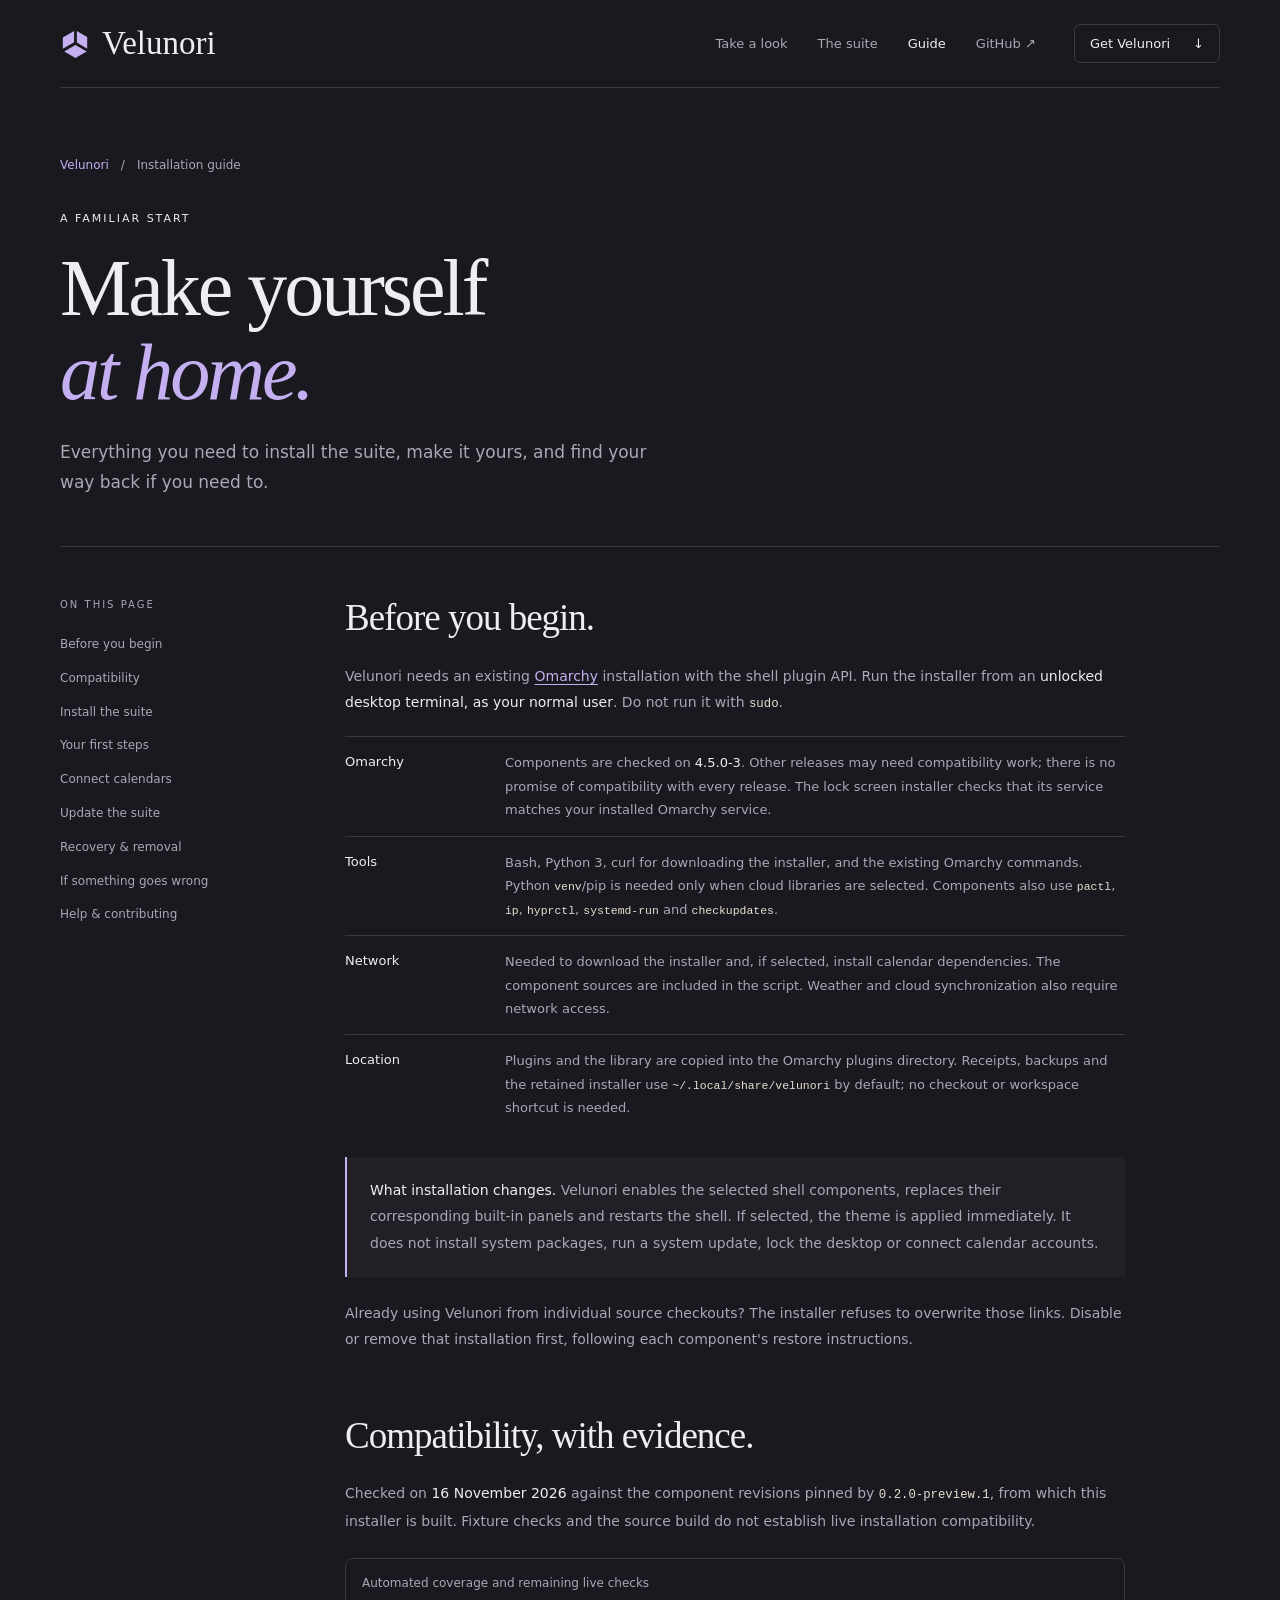
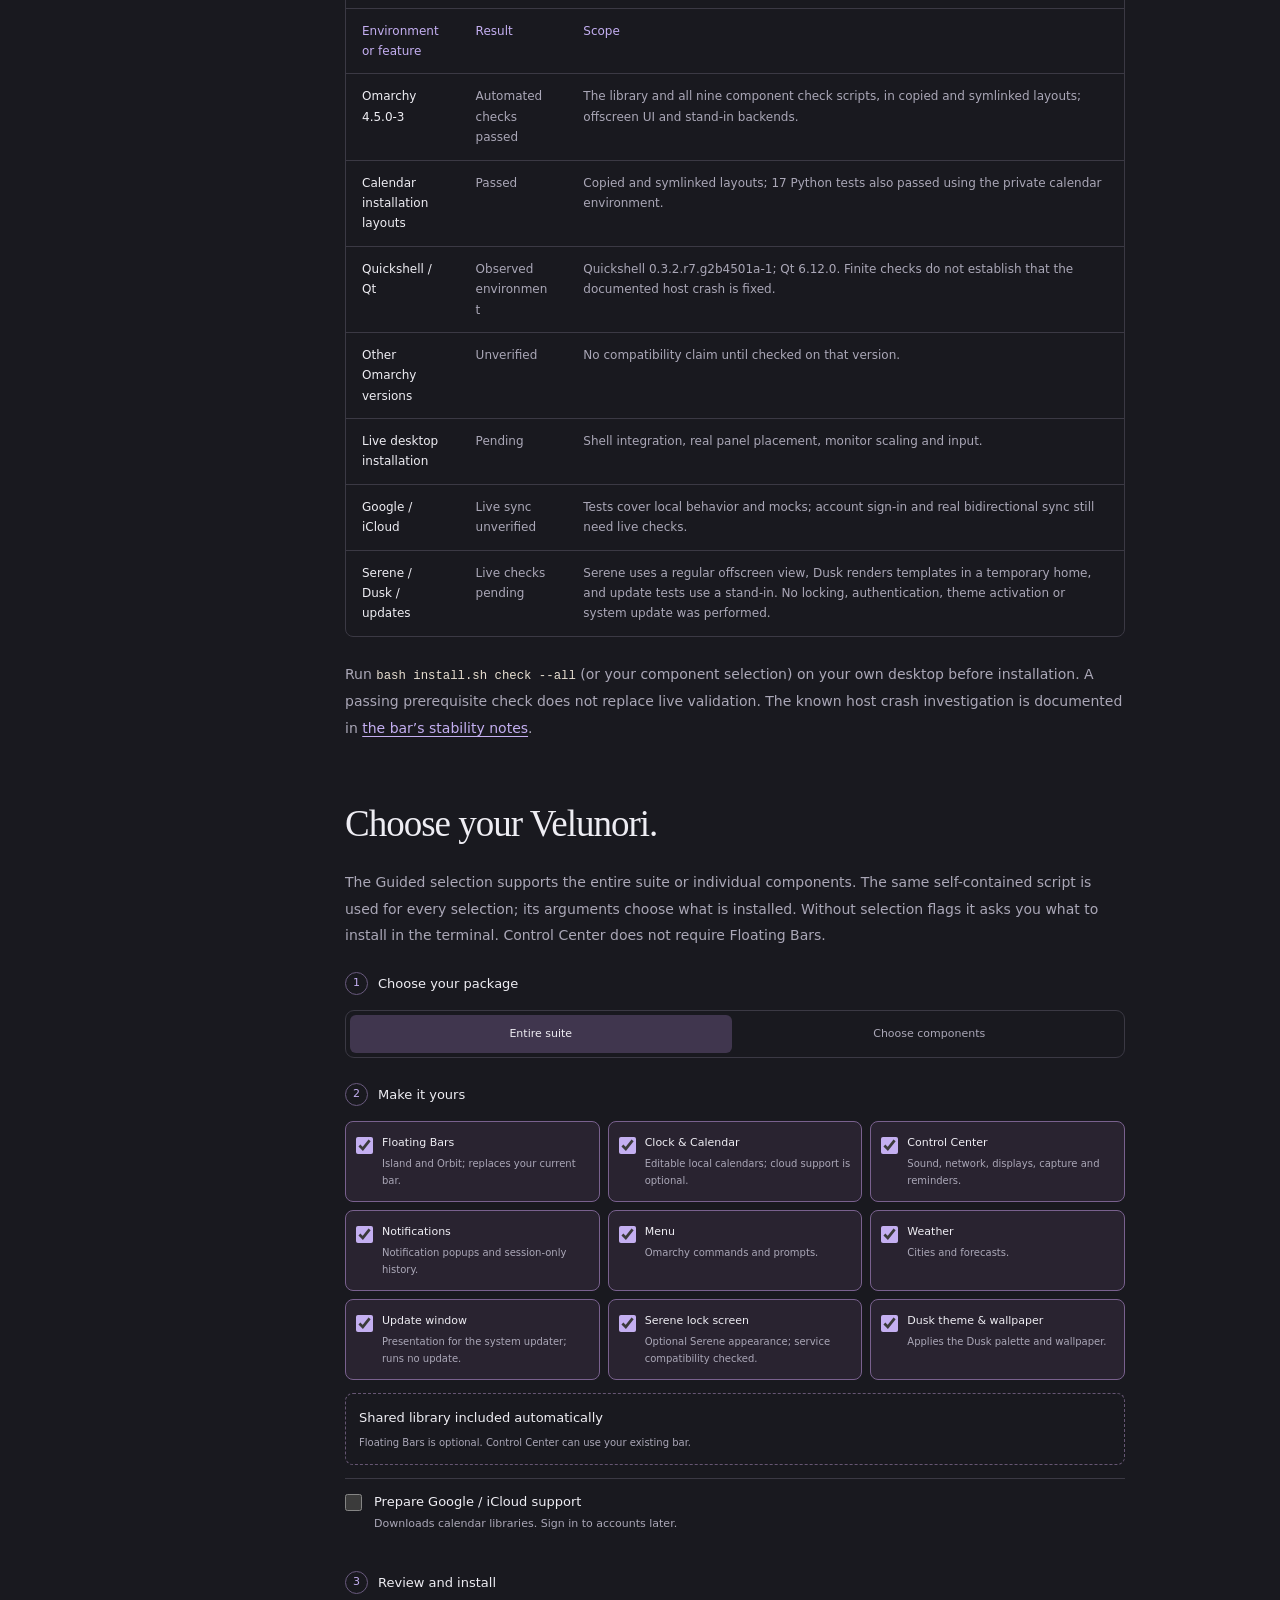
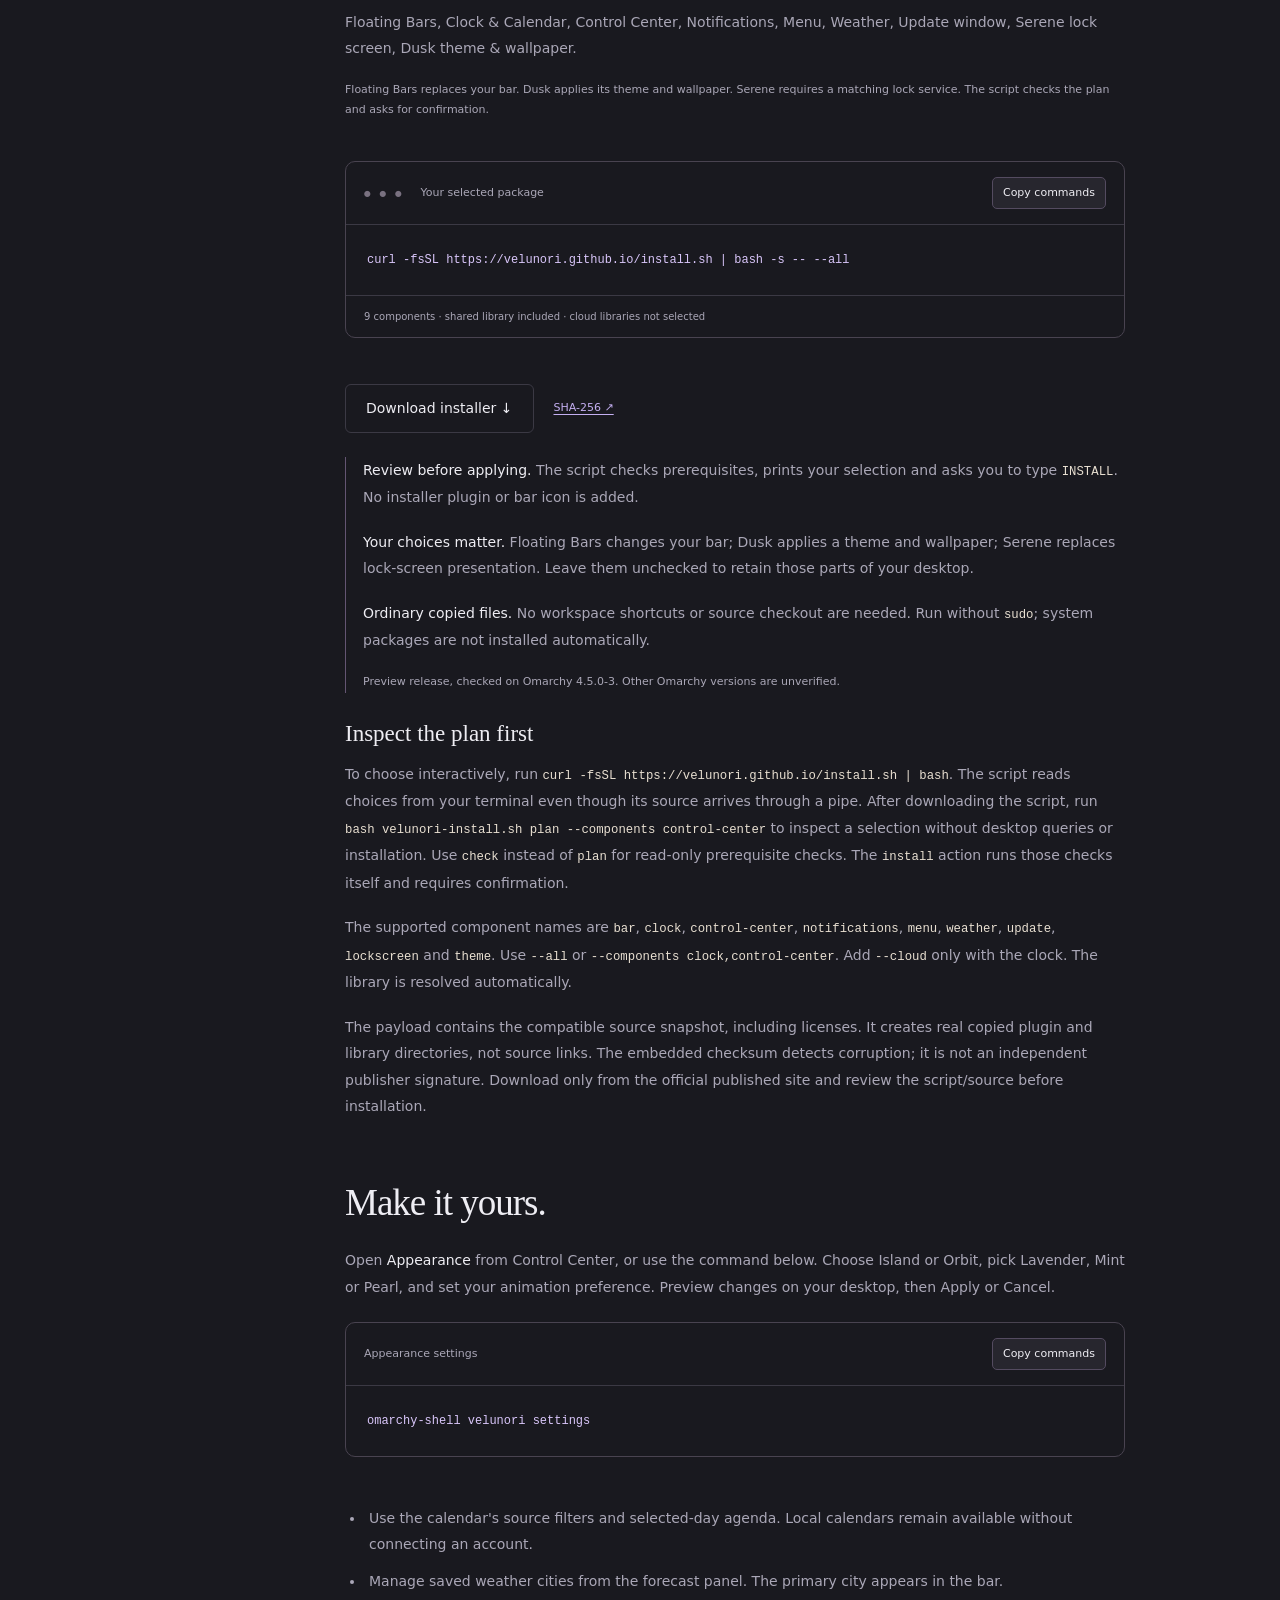
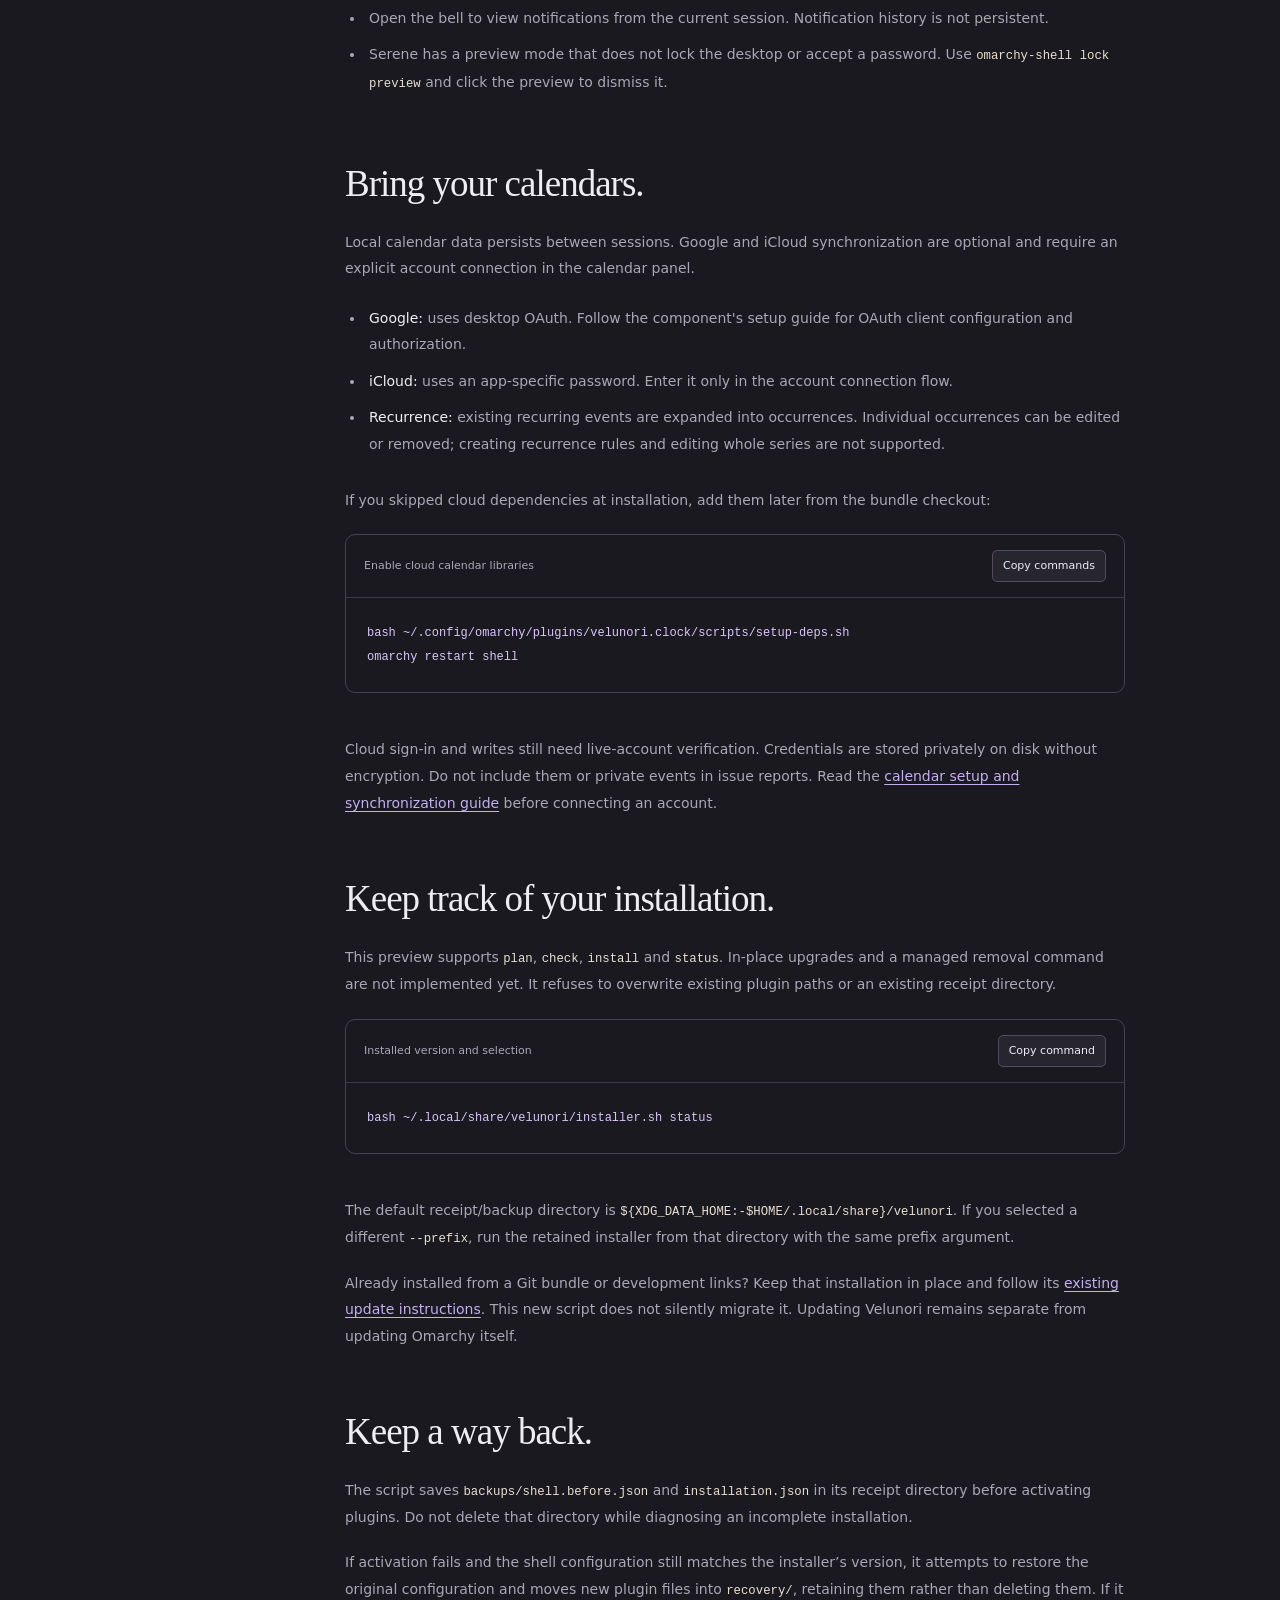
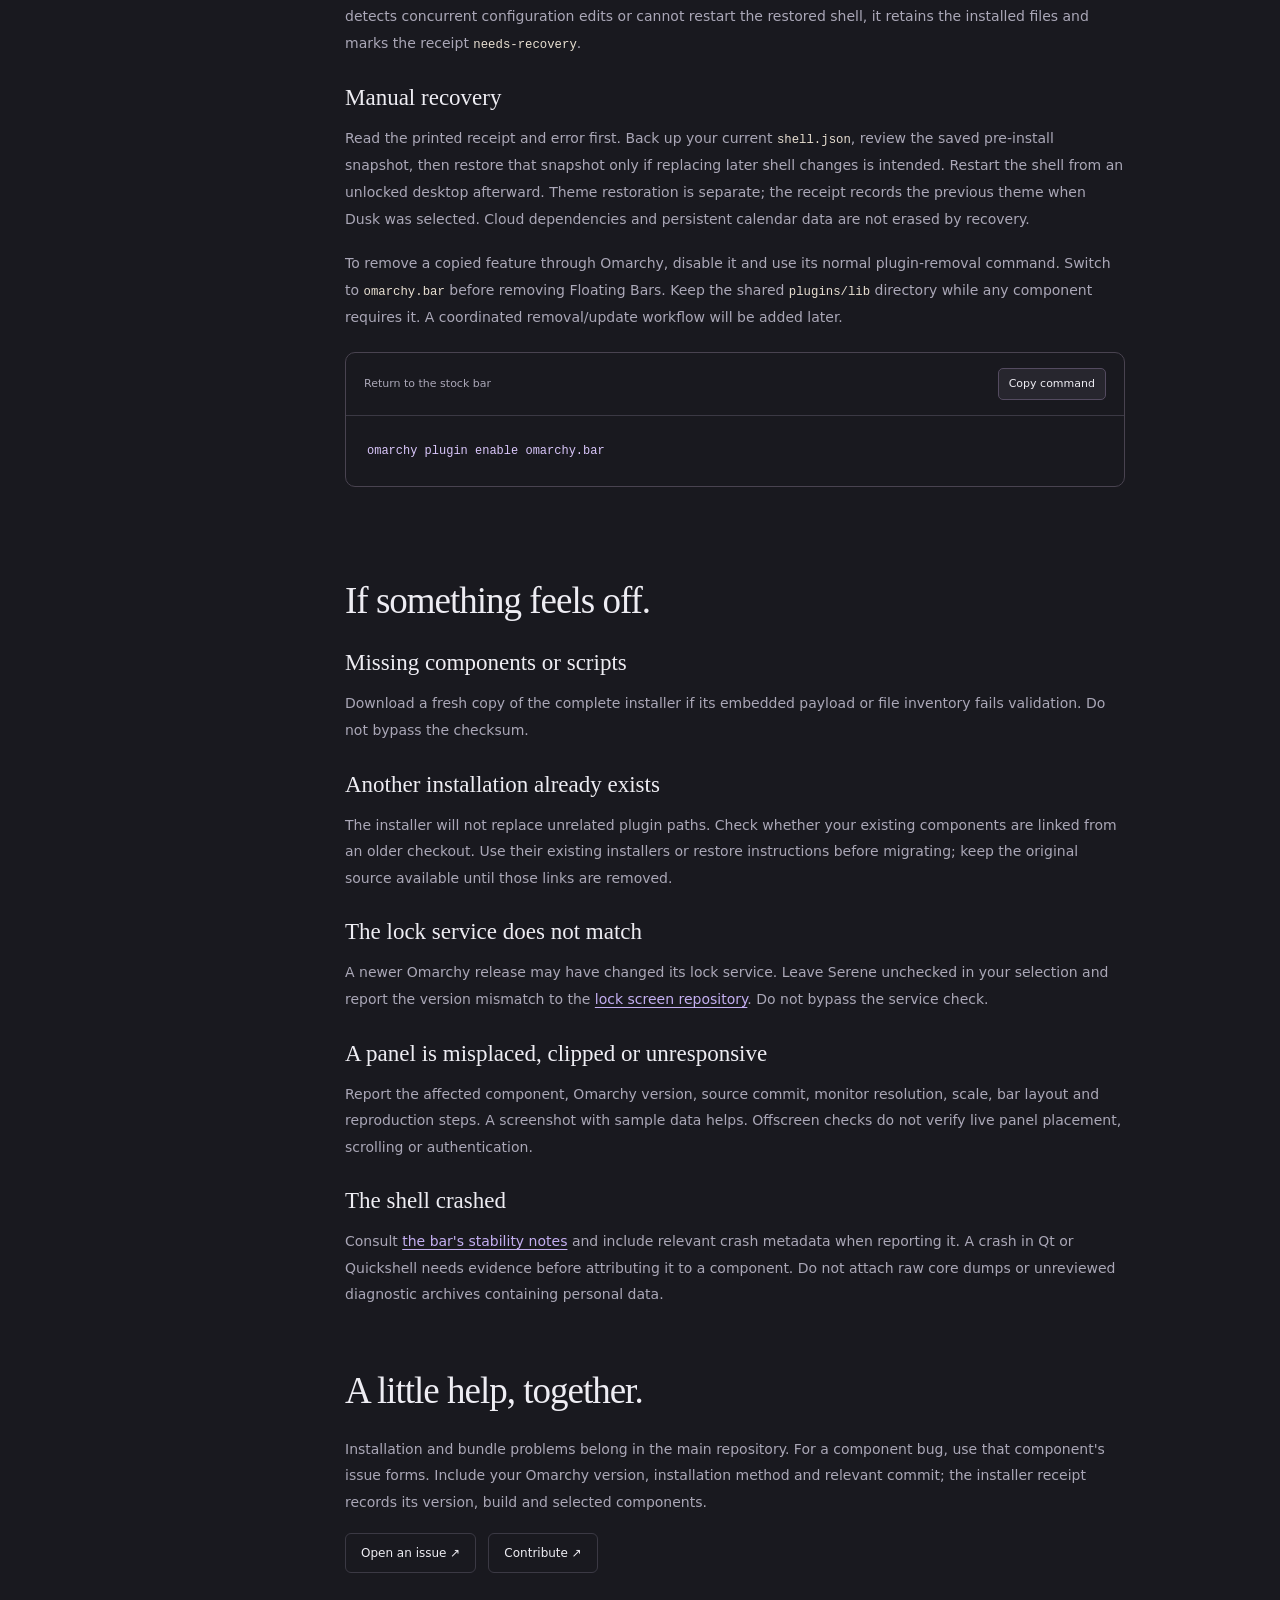
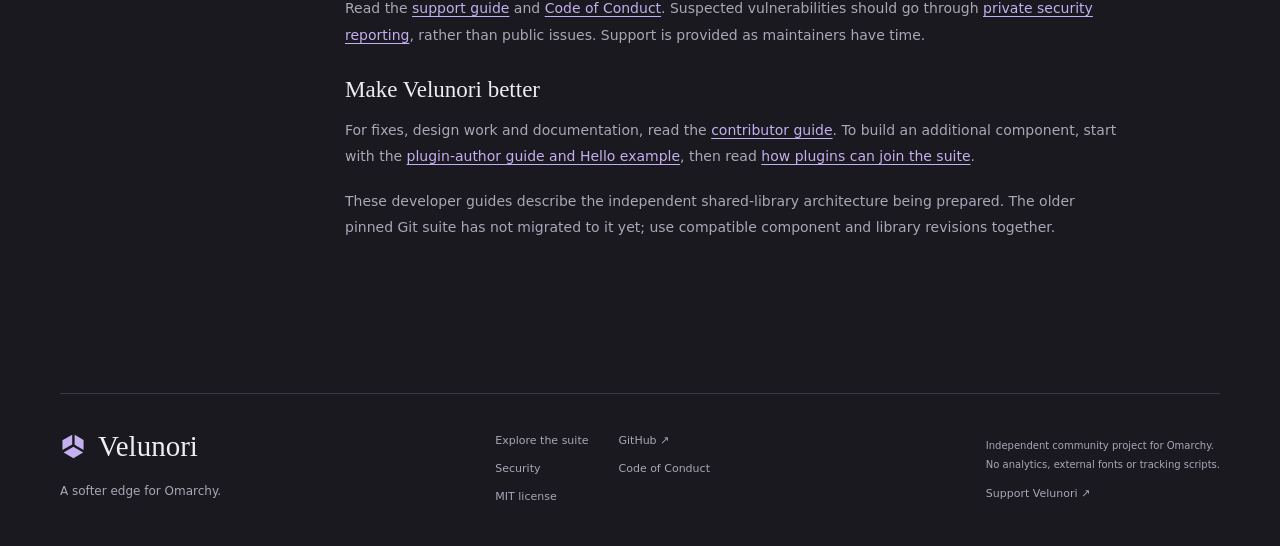
==== guide.html @ b90e07f5 "Publish the Velunori website and installer Landing page, installation guide and 404 page for velunor" ====
<!doctype html>
<html lang="en">
<head>
  <meta charset="utf-8">
  <meta name="viewport" content="width=device-width,initial-scale=1">
  <meta name="color-scheme" content="dark">
  <title>Install Velunori on Omarchy — Components &amp; Setup Guide</title>
  <meta name="description" content="Choose Velunori components, install shared dependencies, connect calendars and understand recovery. A guided setup for your existing Omarchy desktop.">
  <meta name="robots" content="index,follow,max-image-preview:large">
  <meta name="theme-color" content="#19191f">
  <link rel="canonical" href="https://velunori.github.io/guide.html">
  <meta property="og:type" content="article">
  <meta property="og:site_name" content="Velunori">
  <meta property="og:locale" content="en_US">
  <meta property="og:title" content="Install Velunori on Omarchy — Components &amp; Setup Guide">
  <meta property="og:description" content="Choose Velunori components, install shared dependencies, connect calendars and understand recovery. A guided setup for your existing Omarchy desktop.">
  <meta property="og:url" content="https://velunori.github.io/guide.html">
  <meta property="og:image" content="https://velunori.github.io/assets/social-card.png">
  <meta property="og:image:secure_url" content="https://velunori.github.io/assets/social-card.png">
  <meta property="og:image:type" content="image/png">
  <meta property="og:image:width" content="1200">
  <meta property="og:image:height" content="630">
  <meta property="og:image:alt" content="Velunori — a modular Omarchy desktop suite with floating bars, coordinated panels and the Dusk theme">
  <meta name="twitter:card" content="summary_large_image">
  <meta name="twitter:title" content="Install Velunori on Omarchy — Components &amp; Setup Guide">
  <meta name="twitter:description" content="Choose Velunori components, install shared dependencies, connect calendars and understand recovery. A guided setup for your existing Omarchy desktop.">
  <meta name="twitter:image" content="https://velunori.github.io/assets/social-card.png">
  <meta name="twitter:image:alt" content="Velunori modular desktop suite for Omarchy">
  <link rel="icon" href="assets/mark.svg" type="image/svg+xml">
  <link rel="icon" href="assets/favicon-32.png" type="image/png" sizes="32x32">
  <link rel="apple-touch-icon" href="assets/apple-touch-icon.png" sizes="180x180">
  <link rel="manifest" href="site.webmanifest">
  <link rel="stylesheet" href="styles.css">
  <script type="application/ld+json">{"@context":"https://schema.org","@graph":[{"@type":"Organization","@id":"https://velunori.github.io/#organization","name":"Velunori","url":"https://velunori.github.io/","logo":"https://velunori.github.io/assets/mark.svg","sameAs":["https://github.com/Velunori"]},{"@type":"WebSite","@id":"https://velunori.github.io/#website","url":"https://velunori.github.io/","name":"Velunori","inLanguage":"en","publisher":{"@id":"https://velunori.github.io/#organization"}},{"@type":"TechArticle","@id":"https://velunori.github.io/guide.html#article","headline":"Install Velunori on Omarchy \u2014 Components & Setup Guide","description":"Choose Velunori components, install shared dependencies, connect calendars and understand recovery. A guided setup for your existing Omarchy desktop.","url":"https://velunori.github.io/guide.html","inLanguage":"en","isPartOf":{"@id":"https://velunori.github.io/#website"},"author":{"@id":"https://velunori.github.io/#organization"},"about":{"@id":"https://velunori.github.io/#software"}},{"@type":"BreadcrumbList","itemListElement":[{"@type":"ListItem","position":1,"name":"Velunori","item":"https://velunori.github.io/"},{"@type":"ListItem","position":2,"name":"Installation guide","item":"https://velunori.github.io/guide.html"}]}]}</script>
  <script src="app.js" defer></script>
</head>
<body>
  <a class="skip-link" href="#main">Skip to content</a>
  <header class="site-header"><div class="container header-inner"><a class="brand" href="index.html" aria-label="Velunori home"><img src="assets/mark.svg" width="30" height="30" alt="">Velunori</a><button class="menu-toggle" type="button" aria-controls="site-nav" aria-expanded="false" hidden>Menu <span aria-hidden="true">+</span></button><nav id="site-nav" class="site-nav" aria-label="Main navigation"><a href="index.html#tour">Take a look</a><a href="index.html#components">The suite</a><a href="guide.html" aria-current="page">Guide</a><a href="https://github.com/Velunori">GitHub <span aria-hidden="true">↗</span></a><a href="#installation" class="button button-small button-outline">Get Velunori <span aria-hidden="true">↓</span></a></nav></div></header>
  <main id="main" class="container">
    <header class="guide-header"><nav class="breadcrumbs" aria-label="Breadcrumb"><a href="index.html">Velunori</a><span aria-hidden="true">/</span><span>Installation guide</span></nav><p class="eyebrow">A familiar start</p><h1>Make yourself<br><em>at home.</em></h1><p>Everything you need to install the suite, make it yours, and find your way back if you need to.</p></header>
    <div class="guide-layout">
      <nav class="guide-sidebar" aria-label="On this page"><span class="eyebrow">On this page</span><a href="#requirements">Before you begin</a><a href="#compatibility">Compatibility</a><a href="#installation">Install the suite</a><a href="#first-steps">Your first steps</a><a href="#calendar">Connect calendars</a><a href="#updating">Update the suite</a><a href="#recovery">Recovery & removal</a><a href="#troubleshooting">If something goes wrong</a><a href="#help">Help & contributing</a></nav>
      <div class="guide-content">
        <section id="requirements" class="guide-section" aria-labelledby="requirements-title"><h2 id="requirements-title">Before you begin.</h2><p>Velunori needs an existing <a href="https://omarchy.org/">Omarchy</a> installation with the shell plugin API. Run the installer from an <strong>unlocked desktop terminal, as your normal user</strong>. Do not run it with <code>sudo</code>.</p><dl class="requirements-list"><dt>Omarchy</dt><dd>Components are checked on <strong>4.5.0-3</strong>. Other releases may need compatibility work; there is no promise of compatibility with every release. The lock screen installer checks that its service matches your installed Omarchy service.</dd><dt>Tools</dt><dd>Bash, Python 3, curl for downloading the installer, and the existing Omarchy commands. Python <code>venv</code>/pip is needed only when cloud libraries are selected. Components also use <code>pactl</code>, <code>ip</code>, <code>hyprctl</code>, <code>systemd-run</code> and <code>checkupdates</code>.</dd><dt>Network</dt><dd>Needed to download the installer and, if selected, install calendar dependencies. The component sources are included in the script. Weather and cloud synchronization also require network access.</dd><dt>Location</dt><dd>Plugins and the library are copied into the Omarchy plugins directory. Receipts, backups and the retained installer use <code>~/.local/share/velunori</code> by default; no checkout or workspace shortcut is needed.</dd></dl><div class="guide-callout"><p><strong>What installation changes.</strong> Velunori enables the selected shell components, replaces their corresponding built-in panels and restarts the shell. If selected, the theme is applied immediately. It does not install system packages, run a system update, lock the desktop or connect calendar accounts.</p></div><p>Already using Velunori from individual source checkouts? The installer refuses to overwrite those links. Disable or remove that installation first, following each component's restore instructions.</p></section>

        <section id="compatibility" class="guide-section" aria-labelledby="compatibility-title"><h2 id="compatibility-title">Compatibility, with evidence.</h2><p>Checked on <strong>16 November 2026</strong> against the component revisions pinned by <code>0.2.0-preview.1</code>, from which this installer is built. Fixture checks and the source build do not establish live installation compatibility.</p><div class="compatibility-table-wrap" role="region" aria-label="Compatibility results" tabindex="0"><table class="compatibility-table"><caption>Automated coverage and remaining live checks</caption><thead><tr><th scope="col">Environment or feature</th><th scope="col">Result</th><th scope="col">Scope</th></tr></thead><tbody><tr><th scope="row">Omarchy 4.5.0-3</th><td>Automated checks passed</td><td>The library and all nine component check scripts, in copied and symlinked layouts; offscreen UI and stand-in backends.</td></tr><tr><th scope="row">Calendar installation layouts</th><td>Passed</td><td>Copied and symlinked layouts; 17 Python tests also passed using the private calendar environment.</td></tr><tr><th scope="row">Quickshell / Qt</th><td>Observed environment</td><td>Quickshell 0.3.2.r7.g2b4501a-1; Qt 6.12.0. Finite checks do not establish that the documented host crash is fixed.</td></tr><tr><th scope="row">Other Omarchy versions</th><td>Unverified</td><td>No compatibility claim until checked on that version.</td></tr><tr><th scope="row">Live desktop installation</th><td>Pending</td><td>Shell integration, real panel placement, monitor scaling and input.</td></tr><tr><th scope="row">Google / iCloud</th><td>Live sync unverified</td><td>Tests cover local behavior and mocks; account sign-in and real bidirectional sync still need live checks.</td></tr><tr><th scope="row">Serene / Dusk / updates</th><td>Live checks pending</td><td>Serene uses a regular offscreen view, Dusk renders templates in a temporary home, and update tests use a stand-in. No locking, authentication, theme activation or system update was performed.</td></tr></tbody></table></div><p>Run <code>bash install.sh check --all</code> (or your component selection) on your own desktop before installation. A passing prerequisite check does not replace live validation. The known host crash investigation is documented in <a href="https://github.com/Velunori/bar/blob/main/docs/stability.md">the bar’s stability notes</a>.</p></section>

        <section id="installation" class="guide-section" aria-labelledby="installation-title"><h2 id="installation-title">Choose your Velunori.</h2><p>The Guided selection supports the entire suite or individual components. The same self-contained script is used for every selection; its arguments choose what is installed. Without selection flags it asks you what to install in the terminal. Control Center does not require Floating Bars.</p><form class="install-options package-picker" id="install-options" data-installer-url="https://velunori.github.io/install.sh" hidden><fieldset><legend><span class="install-step">1</span> Choose your package</legend><div class="package-modes" role="group" aria-label="Installation profile"><button type="button" data-install-mode="all" aria-pressed="true">Entire suite</button><button type="button" data-install-mode="custom" aria-pressed="false">Choose components</button></div></fieldset><fieldset><legend><span class="install-step">2</span> Make it yours</legend><div class="package-components"><label class="package-component"><input type="checkbox" name="component" value="bar" data-title="Floating Bars" checked><span><strong>Floating Bars</strong><small>Island and Orbit; replaces your current bar.</small></span></label><label class="package-component"><input type="checkbox" name="component" value="clock" data-title="Clock &amp; Calendar" checked><span><strong>Clock &amp; Calendar</strong><small>Editable local calendars; cloud support is optional.</small></span></label><label class="package-component"><input type="checkbox" name="component" value="control-center" data-title="Control Center" checked><span><strong>Control Center</strong><small>Sound, network, displays, capture and reminders.</small></span></label><label class="package-component"><input type="checkbox" name="component" value="notifications" data-title="Notifications" checked><span><strong>Notifications</strong><small>Notification popups and session-only history.</small></span></label><label class="package-component"><input type="checkbox" name="component" value="menu" data-title="Menu" checked><span><strong>Menu</strong><small>Omarchy commands and prompts.</small></span></label><label class="package-component"><input type="checkbox" name="component" value="weather" data-title="Weather" checked><span><strong>Weather</strong><small>Cities and forecasts.</small></span></label><label class="package-component"><input type="checkbox" name="component" value="update" data-title="Update window" checked><span><strong>Update window</strong><small>Presentation for the system updater; runs no update.</small></span></label><label class="package-component"><input type="checkbox" name="component" value="lockscreen" data-title="Serene lock screen" checked><span><strong>Serene lock screen</strong><small>Optional Serene appearance; service compatibility checked.</small></span></label><label class="package-component"><input type="checkbox" name="component" value="theme" data-title="Dusk theme &amp; wallpaper" checked><span><strong>Dusk theme &amp; wallpaper</strong><small>Applies the Dusk palette and wallpaper.</small></span></label></div><div class="package-library" id="library-summary"><strong>Shared library included automatically</strong><small>Floating Bars is optional. Control Center can use your existing bar.</small></div><label class="cloud-choice"><input type="checkbox" name="cloud"><span><strong>Prepare Google / iCloud support</strong><small>Downloads calendar libraries. Sign in to accounts later.</small></span></label></fieldset><fieldset><legend><span class="install-step">3</span> Review and install</legend><p id="selection-summary" class="package-selection" aria-live="polite">9 components selected.</p><p id="selection-effects" class="fineprint">The suite includes Dusk and Serene. The script checks prerequisites and asks for confirmation.</p></fieldset></form><div class="code-window"><div class="code-heading"><span><span class="terminal-dots" aria-hidden="true">● ● ●</span> Your selected package</span><button class="copy-button" type="button" data-copy="install-code" hidden>Copy commands</button></div><pre><code id="install-code">curl -fsSL https://velunori.github.io/install.sh | bash -s -- --all</code></pre><div class="code-footer" id="install-summary" aria-live="polite">9 components · shared library · cloud libraries not selected</div></div><p class="copy-status" data-copy-status="install-code" aria-live="polite"></p><div class="installer-downloads"><a class="button button-outline" id="installer-download" href="downloads/velunori-0.2.0-preview.1.sh" download="velunori-install.sh">Download installer ↓</a><a class="text-link" href="downloads/velunori-0.2.0-preview.1.sh.sha256">SHA-256 ↗</a></div><div class="install-notes"><p><strong>Review before applying.</strong> The script checks prerequisites, prints your selection and asks you to type <code>INSTALL</code>. No installer plugin or bar icon is added.</p><p><strong>Your choices matter.</strong> Floating Bars changes your bar; Dusk applies a theme and wallpaper; Serene replaces lock-screen presentation. Leave them unchecked to retain those parts of your desktop.</p><p><strong>Ordinary copied files.</strong> No workspace shortcuts or source checkout are needed. Run without <code>sudo</code>; system packages are not installed automatically.</p><p class="fineprint">Preview release, checked on Omarchy 4.5.0-3. Other Omarchy versions are unverified.</p></div><h3>Inspect the plan first</h3><p>To choose interactively, run <code>curl -fsSL https://velunori.github.io/install.sh | bash</code>. The script reads choices from your terminal even though its source arrives through a pipe. After downloading the script, run <code>bash velunori-install.sh plan --components control-center</code> to inspect a selection without desktop queries or installation. Use <code>check</code> instead of <code>plan</code> for read-only prerequisite checks. The <code>install</code> action runs those checks itself and requires confirmation.</p><p>The supported component names are <code>bar</code>, <code>clock</code>, <code>control-center</code>, <code>notifications</code>, <code>menu</code>, <code>weather</code>, <code>update</code>, <code>lockscreen</code> and <code>theme</code>. Use <code>--all</code> or <code>--components clock,control-center</code>. Add <code>--cloud</code> only with the clock. The library is resolved automatically.</p><p>The payload contains the compatible source snapshot, including licenses. It creates real copied plugin and library directories, not source links. The embedded checksum detects corruption; it is not an independent publisher signature. Download only from the official published site and review the script/source before installation.</p></section>

        <section id="first-steps" class="guide-section" aria-labelledby="first-title"><h2 id="first-title">Make it yours.</h2><p>Open <strong>Appearance</strong> from Control Center, or use the command below. Choose Island or Orbit, pick Lavender, Mint or Pearl, and set your animation preference. Preview changes on your desktop, then Apply or Cancel.</p><div class="code-window"><div class="code-heading"><span>Appearance settings</span><button class="copy-button" type="button" data-copy="appearance-code" hidden>Copy commands</button></div><pre><code id="appearance-code">omarchy-shell velunori settings</code></pre></div><p class="copy-status" data-copy-status="appearance-code" aria-live="polite"></p><ul><li>Use the calendar's source filters and selected-day agenda. Local calendars remain available without connecting an account.</li><li>Manage saved weather cities from the forecast panel. The primary city appears in the bar.</li><li>Open the bell to view notifications from the current session. Notification history is not persistent.</li><li>Serene has a preview mode that does not lock the desktop or accept a password. Use <code>omarchy-shell lock preview</code> and click the preview to dismiss it.</li></ul></section>

        <section id="calendar" class="guide-section" aria-labelledby="calendar-title"><h2 id="calendar-title">Bring your calendars.</h2><p>Local calendar data persists between sessions. Google and iCloud synchronization are optional and require an explicit account connection in the calendar panel.</p><ul><li><strong>Google:</strong> uses desktop OAuth. Follow the component's setup guide for OAuth client configuration and authorization.</li><li><strong>iCloud:</strong> uses an app-specific password. Enter it only in the account connection flow.</li><li><strong>Recurrence:</strong> existing recurring events are expanded into occurrences. Individual occurrences can be edited or removed; creating recurrence rules and editing whole series are not supported.</li></ul><p>If you skipped cloud dependencies at installation, add them later from the bundle checkout:</p><div class="code-window"><div class="code-heading"><span>Enable cloud calendar libraries</span><button class="copy-button" type="button" data-copy="calendar-code" hidden>Copy commands</button></div><pre><code id="calendar-code">bash ~/.config/omarchy/plugins/velunori.clock/scripts/setup-deps.sh
omarchy restart shell</code></pre></div><p class="copy-status" data-copy-status="calendar-code" aria-live="polite"></p><p>Cloud sign-in and writes still need live-account verification. Credentials are stored privately on disk without encryption. Do not include them or private events in issue reports. Read the <a href="https://github.com/Velunori/clock/blob/main/docs/calendar-sync.md">calendar setup and synchronization guide</a> before connecting an account.</p></section>

        <section id="updating" class="guide-section" aria-labelledby="updating-title"><h2 id="updating-title">Keep track of your installation.</h2><p>This preview supports <code>plan</code>, <code>check</code>, <code>install</code> and <code>status</code>. In-place upgrades and a managed removal command are not implemented yet. It refuses to overwrite existing plugin paths or an existing receipt directory.</p><div class="code-window"><div class="code-heading"><span>Installed version and selection</span><button class="copy-button" type="button" data-copy="update-code" hidden>Copy command</button></div><pre><code id="update-code">bash ~/.local/share/velunori/installer.sh status</code></pre></div><p class="copy-status" data-copy-status="update-code" aria-live="polite"></p><p>The default receipt/backup directory is <code>${XDG_DATA_HOME:-$HOME/.local/share}/velunori</code>. If you selected a different <code>--prefix</code>, run the retained installer from that directory with the same prefix argument.</p><p>Already installed from a Git bundle or development links? Keep that installation in place and follow its <a href="https://github.com/Velunori/velunori#update-the-suite">existing update instructions</a>. This new script does not silently migrate it. Updating Velunori remains separate from updating Omarchy itself.</p></section>

        <section id="recovery" class="guide-section" aria-labelledby="recovery-title"><h2 id="recovery-title">Keep a way back.</h2><p>The script saves <code>backups/shell.before.json</code> and <code>installation.json</code> in its receipt directory before activating plugins. Do not delete that directory while diagnosing an incomplete installation.</p><p>If activation fails and the shell configuration still matches the installer’s version, it attempts to restore the original configuration and moves new plugin files into <code>recovery/</code>, retaining them rather than deleting them. If it detects concurrent configuration edits or cannot restart the restored shell, it retains the installed files and marks the receipt <code>needs-recovery</code>.</p><h3>Manual recovery</h3><p>Read the printed receipt and error first. Back up your current <code>shell.json</code>, review the saved pre-install snapshot, then restore that snapshot only if replacing later shell changes is intended. Restart the shell from an unlocked desktop afterward. Theme restoration is separate; the receipt records the previous theme when Dusk was selected. Cloud dependencies and persistent calendar data are not erased by recovery.</p><p>To remove a copied feature through Omarchy, disable it and use its normal plugin-removal command. Switch to <code>omarchy.bar</code> before removing Floating Bars. Keep the shared <code>plugins/lib</code> directory while any component requires it. A coordinated removal/update workflow will be added later.</p><div class="code-window"><div class="code-heading"><span>Return to the stock bar</span><button class="copy-button" type="button" data-copy="restore-bar-code" hidden>Copy command</button></div><pre><code id="restore-bar-code">omarchy plugin enable omarchy.bar</code></pre></div><p class="copy-status" data-copy-status="restore-bar-code" aria-live="polite"></p></section>

        <section id="troubleshooting" class="guide-section" aria-labelledby="troubleshooting-title"><h2 id="troubleshooting-title">If something feels off.</h2><h3>Missing components or scripts</h3><p>Download a fresh copy of the complete installer if its embedded payload or file inventory fails validation. Do not bypass the checksum.</p><h3>Another installation already exists</h3><p>The installer will not replace unrelated plugin paths. Check whether your existing components are linked from an older checkout. Use their existing installers or restore instructions before migrating; keep the original source available until those links are removed.</p><h3>The lock service does not match</h3><p>A newer Omarchy release may have changed its lock service. Leave Serene unchecked in your selection and report the version mismatch to the <a href="https://github.com/Velunori/lockscreen/issues/new/choose">lock screen repository</a>. Do not bypass the service check.</p><h3>A panel is misplaced, clipped or unresponsive</h3><p>Report the affected component, Omarchy version, source commit, monitor resolution, scale, bar layout and reproduction steps. A screenshot with sample data helps. Offscreen checks do not verify live panel placement, scrolling or authentication.</p><h3>The shell crashed</h3><p>Consult <a href="https://github.com/Velunori/bar/blob/main/docs/stability.md">the bar's stability notes</a> and include relevant crash metadata when reporting it. A crash in Qt or Quickshell needs evidence before attributing it to a component. Do not attach raw core dumps or unreviewed diagnostic archives containing personal data.</p></section>

        <section id="help" class="guide-section" aria-labelledby="help-title"><h2 id="help-title">A little help, together.</h2><p>Installation and bundle problems belong in the main repository. For a component bug, use that component's issue forms. Include your Omarchy version, installation method and relevant commit; the installer receipt records its version, build and selected components.</p><div class="guide-related"><a class="button button-outline" href="https://github.com/Velunori/velunori/issues/new/choose">Open an issue ↗</a><a class="button button-outline" href="https://github.com/Velunori/.github/blob/main/CONTRIBUTING.md">Contribute ↗</a></div><p style="margin-top:22px">Read the <a href="https://github.com/Velunori/.github/blob/main/SUPPORT.md">support guide</a> and <a href="https://github.com/Velunori/.github/blob/main/CODE_OF_CONDUCT.md">Code of Conduct</a>. Suspected vulnerabilities should go through <a href="https://github.com/Velunori/.github/blob/main/SECURITY.md">private security reporting</a>, rather than public issues. Support is provided as maintainers have time.</p><h3>Make Velunori better</h3><p>For fixes, design work and documentation, read the <a href="https://github.com/Velunori/.github/blob/main/CONTRIBUTING.md">contributor guide</a>. To build an additional component, start with the <a href="https://github.com/Velunori/.github/blob/main/docs/plugin-authoring.md">plugin-author guide and Hello example</a>, then read <a href="https://github.com/Velunori/.github/blob/main/docs/suite-inclusion.md">how plugins can join the suite</a>.</p><p>These developer guides describe the independent shared-library architecture being prepared. The older pinned Git suite has not migrated to it yet; use compatible component and library revisions together.</p></section>
      </div>
    </div>
  </main>
  <footer class="site-footer container"><div><a class="brand" href="index.html"><img src="assets/mark.svg" width="26" height="26" alt="">Velunori</a><p>A softer edge for Omarchy.</p></div><nav aria-label="Footer navigation"><a href="index.html#tour">Explore the suite</a><a href="https://github.com/Velunori">GitHub ↗</a><a href="https://github.com/Velunori/.github/blob/main/SECURITY.md">Security</a><a href="https://github.com/Velunori/.github/blob/main/CODE_OF_CONDUCT.md">Code of Conduct</a><a href="https://github.com/Velunori/velunori/blob/main/LICENSE">MIT license</a></nav><span class="footer-note">Independent community project for Omarchy.<br>No analytics, external fonts or tracking scripts.<br><a class="donation-link" href="https://revolut.me/szalikdev" rel="external">Support Velunori ↗</a></span></footer>
</body>
</html>
---- styles.css ----
/* Dusk: graphite surfaces, editorial type, and Velunori's established accents. */
:root{color-scheme:dark;--bg:#19191f;--surface:#202026;--surface-raised:#27262e;--text:#eeedf3;--muted:#aaa7b7;--accent:#c4aff1;--mint:#a0ddbf;--pearl:#e8dfd1;--line:#3b3944;--serif:Georgia,"Times New Roman",serif;--sans:system-ui,-apple-system,BlinkMacSystemFont,"Segoe UI",sans-serif;--mono:"SFMono-Regular",Consolas,"Liberation Mono",monospace}
*{box-sizing:border-box}html{scroll-behavior:smooth;scroll-padding-top:110px}body{margin:0;background:var(--bg);color:var(--text);font:16px/1.65 var(--sans);-webkit-font-smoothing:antialiased}a{color:inherit;text-decoration:none}button,input{font:inherit}button,a,input,summary{-webkit-tap-highlight-color:transparent}button{cursor:pointer}button:disabled{cursor:default}a:focus-visible,button:focus-visible,input:focus-visible,summary:focus-visible,[tabindex]:focus-visible{outline:2px solid var(--accent);outline-offset:5px}button:hover,a:hover{color:var(--accent)}button:focus:not(:focus-visible){outline:none}img{display:block;max-width:100%;height:auto}figure,h1,h2,h3,p{margin:0}button{color:inherit}h1,h2,h3{font-weight:400}h1,h2{font-family:var(--serif)}h2{font-size:clamp(38px,4.7vw,62px);line-height:1.08;letter-spacing:-1.8px}h3{line-height:1.35}em{font-weight:400}pre,code{font-family:var(--mono)}p code,li code,dd code{font-size:.88em;color:var(--pearl);overflow-wrap:anywhere}ul{padding-left:1.2em}::selection{background:#494151;color:var(--text)}[hidden]{display:none!important}.container{width:min(1160px,calc(100% - 80px));margin-inline:auto}.section-space{margin-top:128px}.eyebrow{text-transform:uppercase;letter-spacing:2px;font-size:11px;font-weight:500;line-height:1.6}.fineprint{font-size:12px;line-height:1.7;color:var(--muted)}.status-dot{display:inline-block;background:var(--accent);width:6px;height:6px;border-radius:50%;margin:0 9px 1px 0}.small-number{font:12px var(--mono);color:var(--accent)}.sr-only{position:absolute;width:1px;height:1px;padding:0;margin:-1px;overflow:hidden;clip:rect(0,0,0,0);white-space:nowrap;border:0}.skip-link{position:fixed;left:16px;top:-100px;z-index:100;background:var(--accent);color:var(--bg);padding:10px 18px}.skip-link:focus{top:16px}.button{display:inline-flex;align-items:center;justify-content:space-between;gap:36px;border:1px solid var(--accent);border-radius:6px;background:var(--accent);color:#202026;padding:13px 20px;font-size:14px;line-height:1.5;font-weight:500;transition:background .18s,border-color .18s}.button:hover{background:#d5c4f7;border-color:#d5c4f7;color:#202026}.button-outline{background:transparent;border-color:var(--line);color:var(--text)}.button-outline:hover{background:var(--surface);border-color:var(--accent);color:var(--text)}.button-small{padding:9px 15px;font-size:13px;gap:23px}.text-link{color:var(--accent);font-size:14px;display:inline-flex;align-items:center;gap:14px;line-height:1.6}.text-link:hover{text-decoration:underline;text-underline-offset:5px}
.site-header{position:sticky;top:0;z-index:20;background:rgb(25 25 31 / 96%);backdrop-filter:blur(16px)}.header-inner{display:flex;justify-content:space-between;align-items:center;gap:32px;min-height:88px;border-bottom:1px solid var(--line)}.brand{display:inline-flex;align-items:center;gap:12px;font:33px/1 var(--serif);white-space:nowrap}.brand:hover{color:var(--text)}.brand img{flex:none}.site-nav{display:flex;align-items:center;gap:30px;font-size:13px;color:var(--muted)}.site-nav .button{margin-left:8px}.site-nav [aria-current=page]{color:var(--text)}.menu-toggle{display:none;background:none;border:1px solid var(--line);border-radius:6px;padding:9px 13px;font-size:13px}
.hero{padding-top:68px}.hero-intro{display:grid;grid-template-columns:1.55fr 1fr;gap:48px;align-items:end;padding-bottom:44px}.hero h1{font-size:clamp(55px,7.2vw,92px);line-height:1.02;letter-spacing:-3.7px;margin-top:26px}.hero h1 em{color:var(--accent)}.hero-aside{padding-bottom:5px}.hero-aside>p:first-child{font-size:18px;line-height:1.7;color:var(--muted);margin-bottom:24px}.hero-aside .fineprint{margin-top:16px}.desktop-stage{--demo-accent:var(--accent);position:relative;isolation:isolate;height:490px;border:1px solid #514b5e;border-radius:15px;overflow:hidden;background:#2e293b}.wallpaper{position:absolute;inset:0;width:100%;height:100%;object-fit:cover;object-position:50% 65%;z-index:-1}.desktop-stage[data-accent=mint]{--demo-accent:var(--mint)}.desktop-stage[data-accent=pearl]{--demo-accent:var(--pearl)}.demo-bar{margin:24px auto 0;max-width:700px;width:72%;display:flex;align-items:center;justify-content:space-between;background:var(--surface);border:1px solid #5a5464;border-radius:40px;padding:0 20px;min-height:45px;gap:16px;font-size:11px;transition:width .3s,background .3s,border-color .3s}.bar-group{display:flex;align-items:center;gap:14px;white-space:nowrap;min-height:43px}.bar-left{width:30%}.bar-center{justify-content:center;gap:10px;flex:1}.bar-date{color:#b4afc0;font-size:10px}.bar-right{justify-content:flex-end;width:30%;color:var(--demo-accent)}.bar-left img{width:20px;height:20px}.workspace-dots{display:flex;align-items:center;gap:6px}.workspace-dots b{width:18px;height:5px;border-radius:7px;background:var(--demo-accent)}.workspace-dots i{width:5px;height:5px;border-radius:50%;background:#8c8798}.desktop-stage[data-layout=orbit] .demo-bar{width:calc(100% - 48px);max-width:none;background:transparent;border-color:transparent;padding:0;gap:24px}.desktop-stage[data-layout=orbit] .bar-group{background:var(--surface);border:1px solid #5a5464;border-radius:30px;padding:0 16px;width:auto}.desktop-stage[data-layout=orbit] .bar-center{flex:none}.wallpaper-quote{position:absolute;left:6.5%;top:40%;font:clamp(40px,5vw,66px)/1.08 var(--serif);letter-spacing:-1.7px;color:#f1edf7}.appearance-preview{position:absolute;width:210px;right:12%;top:102px;border-radius:10px;box-shadow:0 18px 42px #100d1d66}.wallpaper-label{position:absolute;right:24px;bottom:20px;color:#e8e0f3;font-size:9px;letter-spacing:1.7px;text-transform:uppercase}.desktop-caption{display:flex;justify-content:space-between;gap:20px;margin-top:14px;color:var(--muted);font-size:10px}.desktop-caption .eyebrow{font-size:9px}.preview-controls{display:flex;justify-content:space-between;gap:20px;align-items:center;padding:22px 0 0;flex-wrap:wrap}.control-group{display:flex;gap:14px;align-items:center;flex-wrap:wrap}.control-label{font-size:12px;color:var(--muted)}.segmented{display:flex;background:var(--surface);padding:4px;border:1px solid var(--line);border-radius:8px}.segmented button{background:none;border:none;border-radius:4px;color:var(--muted);padding:6px 15px;font-size:12px}.segmented button[aria-pressed=true]{background:var(--surface-raised);color:var(--text);box-shadow:0 1px 4px #0003}.accent-buttons{display:flex;gap:6px;flex-wrap:wrap}.accent-buttons button{display:flex;align-items:center;gap:7px;background:none;border:1px solid transparent;padding:8px;border-radius:6px;color:var(--muted);font-size:12px}.accent-buttons button[aria-pressed=true]{border-color:var(--line);color:var(--text)}.swatch{width:12px;height:12px;border-radius:50%;display:inline-block}.swatch.lavender{background:var(--accent)}.swatch.mint{background:var(--mint)}.swatch.pearl{background:var(--pearl)}
.section-intro>.eyebrow,.section-heading .eyebrow{color:var(--muted);margin-bottom:17px}.section-intro>p:last-child{margin-top:20px;color:var(--muted);font-size:17px;line-height:1.8}.principle-grid{display:grid;grid-template-columns:repeat(3,1fr);gap:42px;margin-top:47px;border-top:1px solid var(--line);padding-top:29px}.principle-grid h3{font:25px var(--serif);margin:18px 0 12px;letter-spacing:-.5px}.principle-grid p{font-size:14px;color:var(--muted);line-height:1.85}.section-heading{display:flex;justify-content:space-between;align-items:end;gap:40px;margin-bottom:35px}.section-heading>p{color:var(--muted);font-size:14px;padding-bottom:4px;line-height:1.8}.tour-section{background:var(--surface);padding:70px 0}.tour-tabs{display:flex;gap:4px;flex-wrap:wrap;margin-bottom:30px;padding-bottom:15px;border-bottom:1px solid var(--line)}.tour-tabs button{font-size:12px;padding:9px 14px;background:none;border:1px solid transparent;border-radius:6px;color:var(--muted)}.tour-tabs button[aria-selected=true]{color:var(--text);border-color:#58515f;background:#302b39}.tour-panel{display:grid;grid-template-columns:1.4fr 1fr;gap:45px;align-items:center}.tour-image{position:relative;min-width:0;border:1px solid #514555;border-radius:11px;overflow:hidden;background:#362c3e}.tour-image>img{width:100%;height:auto;aspect-ratio:16/9;object-fit:contain}.enlarge-button{position:absolute;bottom:12px;right:12px;padding:7px 10px;background:#202026eb;border:1px solid #64576b;border-radius:5px;font-size:11px}.tour-copy>.eyebrow{color:var(--accent);font-size:10px;margin-bottom:13px}.tour-copy h3{font:clamp(30px,3.3vw,43px)/1.08 var(--serif);letter-spacing:-1px;margin-bottom:20px}.tour-copy>p{font-size:14px;color:var(--muted);line-height:1.8}.feature-list{list-style:none;padding:0;margin:19px 0 22px;font-size:12px;color:#d5d0e1}.feature-list li{padding:6px 0 6px 15px;position:relative}.feature-list li:before{content:"";position:absolute;left:0;top:14px;width:4px;height:4px;border-radius:50%;background:var(--accent)}.tour-copy .tour-footnote{font-size:11px;line-height:1.7;margin-top:18px}.tour-footnote a{color:var(--accent);text-decoration:underline}.component-list{display:grid;grid-template-columns:1fr 1fr;column-gap:60px}.component{display:flex;gap:20px;align-items:center;border-bottom:1px solid var(--line);padding:24px 0;min-width:0}.component .small-number{align-self:flex-start;margin-top:7px}.component>span:last-child{margin-left:auto;color:var(--muted);padding-left:8px}.component h3{font:24px var(--serif);letter-spacing:-.4px}.component p{font-size:12px;color:var(--muted);margin-top:6px}.component:hover h3{color:var(--accent)}.component-bundle{gap:16px}.component-bundle img{flex:none}.component-bundle h3{font-size:22px}.component-bundle>a{margin-left:auto;white-space:nowrap;font-size:12px}.component-bundle p{max-width:270px}
.install-section{background:var(--surface);padding:75px 0}.install-grid{display:grid;grid-template-columns:1fr 1.2fr;gap:80px}.install-copy>.eyebrow{color:var(--muted);margin-bottom:20px}.install-copy>p:not(.eyebrow){color:var(--muted);font-size:15px;line-height:1.85;margin:24px 0 17px;max-width:350px}.install-options{margin-top:35px}.install-options fieldset{border:0;margin:0;padding:0}.install-options legend{font-size:13px;color:var(--text);padding:0 0 15px}.install-options label{display:flex;gap:12px;align-items:flex-start;padding:14px 0;border-top:1px solid var(--line);cursor:pointer}.install-options input{accent-color:var(--accent);width:17px;height:17px;margin:3px 0 0;flex:none;cursor:pointer}.install-options strong{font-size:13px;font-weight:500;display:block}.install-options small{display:block;color:var(--muted);font-size:11px;line-height:1.7;margin-top:3px}.install-code-area{min-width:0}.code-window{background:var(--bg);border:1px solid #494350;border-radius:10px;overflow:hidden}.code-heading{display:flex;align-items:center;justify-content:space-between;gap:12px;padding:15px 18px;border-bottom:1px solid var(--line);font-size:11px;color:var(--muted);min-height:57px}.terminal-dots{font-size:8px;letter-spacing:3px;color:#797180;margin-right:12px}.copy-button{background:var(--surface-raised);border:1px solid #544b60;color:var(--text);padding:6px 10px;font-size:11px;border-radius:5px;white-space:nowrap}.code-window pre{padding:23px 21px;margin:0;font:12px/2 var(--mono);white-space:pre-wrap;overflow-wrap:anywhere;color:#d9c6fa}.code-window code{font:inherit}.code-footer{border-top:1px solid var(--line);padding:12px 18px;color:var(--muted);font-size:10px;line-height:1.7}.copy-status{font-size:11px;color:var(--mint);min-height:24px;margin-top:7px}.install-notes{border-left:1px solid #645572;padding-left:17px;margin:12px 0 24px}.install-notes p{font-size:12px;line-height:1.85;color:var(--muted);margin-bottom:12px}.install-notes strong{font-weight:500;color:var(--text)}.install-notes p:last-child{margin-bottom:0}.install-notes .fineprint{font-size:11px}.faq{display:grid;grid-template-columns:.9fr 1.2fr;gap:70px}.faq .section-intro{max-width:370px}.faq-list details{border-top:1px solid var(--line)}.faq-list details:last-child{border-bottom:1px solid var(--line)}summary{list-style:none;cursor:pointer;padding:20px 30px 20px 0;position:relative;font-size:14px}summary::-webkit-details-marker{display:none}summary:after{content:"+";position:absolute;right:5px;top:20px;font-size:19px;color:var(--accent);line-height:1}details[open]>summary:after{content:"−"}.faq-list details p{padding:0 20px 22px 0;color:var(--muted);font-size:13px;line-height:1.9}.faq-list a{color:var(--accent);text-decoration:underline;text-underline-offset:3px}.community{display:grid;grid-template-columns:1.4fr 1fr;gap:80px;border-top:1px solid var(--line);padding-top:56px}.community .eyebrow{color:var(--muted);margin-bottom:19px}.community h2{font-size:clamp(36px,4vw,52px)}.community p:not(.eyebrow){color:var(--muted);font-size:14px;margin-top:23px}.community-links{align-self:center}.community-links>a{display:flex;justify-content:space-between;gap:25px;padding:18px 0;border-bottom:1px solid var(--line);font-size:14px}.community-links>a:first-child{border-top:1px solid var(--line)}.community-links span{color:var(--accent)}.site-footer{display:flex;justify-content:space-between;gap:40px;border-top:1px solid var(--line);margin-top:90px;padding:38px 0 40px}.site-footer .brand{font-size:29px}.site-footer p{color:var(--muted);font-size:12px;margin-top:14px}.site-footer nav{display:grid;grid-template-columns:1fr 1fr;gap:10px 30px;font-size:11px;color:var(--muted)}.footer-note{font-size:10px;line-height:1.9;color:var(--muted);align-self:start;padding-top:4px}.image-dialog{border:1px solid #6a5b78;border-radius:12px;background:var(--bg);color:var(--text);padding:0;max-width:min(1280px,95vw);max-height:90vh;overflow:auto}.image-dialog::backdrop{background:#0c0912d9;backdrop-filter:blur(5px)}.dialog-top{position:sticky;top:0;display:flex;justify-content:space-between;align-items:center;gap:30px;padding:14px 20px;background:var(--bg);border-bottom:1px solid var(--line)}.dialog-top h2{font:15px var(--sans);letter-spacing:0}.dialog-top button{background:none;border:1px solid var(--line);border-radius:5px;padding:6px 12px;font-size:12px}.image-dialog>img{width:100%;max-height:75vh;object-fit:contain}.no-scroll{overflow:hidden}
/* Native panel captures sit on the theme wallpaper rather than a documentation backdrop. */
.tour-image.panel-stage{height:410px;display:grid;place-items:center;background:#292332 url("assets/dusk.png") center/cover}
.tour-image.panel-stage>img{width:auto;height:auto;max-height:365px;max-width:calc(100% - 42px);aspect-ratio:auto;border:1px solid #4e4759;border-radius:9px;box-shadow:0 14px 35px #14101c55}
/* Guide */
.guide-header{padding-top:68px;padding-bottom:48px;border-bottom:1px solid var(--line)}.breadcrumbs{display:flex;gap:12px;color:var(--muted);font-size:12px;margin-bottom:34px}.breadcrumbs a{color:var(--accent)}.guide-header h1{font-size:clamp(53px,6.5vw,80px);line-height:1.04;letter-spacing:-3px;margin:20px 0 23px}.guide-header h1 em{color:var(--accent)}.guide-header>p:last-child{max-width:590px;color:var(--muted);font-size:17px;line-height:1.8}.guide-layout{display:grid;grid-template-columns:210px minmax(0,1fr);gap:75px;padding-top:50px}.guide-sidebar{position:sticky;top:125px;align-self:start;font-size:12px;display:grid;gap:14px}.guide-sidebar .eyebrow{margin-bottom:8px;color:var(--muted);font-size:10px}.guide-sidebar a{color:var(--muted)}.guide-sidebar a:hover{color:var(--accent)}.guide-content{min-width:0;max-width:780px}.guide-section{margin-bottom:62px;scroll-margin-top:115px}.guide-section h2{font-size:37px;line-height:1.15;margin-bottom:23px;letter-spacing:-1px}.guide-section h3{font:23px var(--serif);margin:28px 0 14px}.guide-section p,.guide-section li{font-size:14px;line-height:1.9;color:var(--muted)}.guide-section p{margin-bottom:18px}.guide-section strong{color:var(--text);font-weight:500}.guide-section a:not(.button){color:var(--accent);text-decoration:underline;text-underline-offset:3px}.guide-section ul,.guide-section ol{margin:12px 0 24px;padding-left:20px}.guide-section li{padding:5px 0 5px 4px}.guide-section .code-window{margin:21px 0 0}.guide-section .copy-status{margin-bottom:12px}.guide-section .install-options{margin:23px 0}.guide-section .install-options > label{padding:12px 0}.guide-callout{padding:20px 23px;background:var(--surface);border-left:2px solid var(--accent);margin:23px 0}.guide-callout p:last-child{margin-bottom:0}.requirements-list{display:grid;grid-template-columns:140px minmax(0,1fr);gap:0;margin:20px 0}.requirements-list dt,.requirements-list dd{border-top:1px solid var(--line);padding:14px 0;font-size:13px;margin:0}.requirements-list dt{color:var(--text)}.requirements-list dd{color:var(--muted);padding-left:20px;line-height:1.8}.guide-related{display:flex;gap:12px;flex-wrap:wrap}.guide-related .button{font-size:12px;padding:10px 15px;gap:20px}
@media(min-width:1600px){.hero{padding-top:80px}.desktop-stage{height:520px}.appearance-preview{width:225px;right:13%;top:110px}}
@media(max-width:1050px){.container{width:calc(100% - 56px)}.site-nav{gap:20px}.hero-intro{gap:32px;grid-template-columns:1.5fr 1fr}.hero h1{font-size:68px}.hero-aside>p:first-child{font-size:16px}.desktop-stage{height:420px}.appearance-preview{width:185px;right:10%;top:100px}.wallpaper-quote{font-size:51px}.tour-panel{gap:28px;grid-template-columns:1.3fr 1fr}.tour-copy h3{font-size:34px}.feature-list{font-size:11px}.component-list{column-gap:35px}.component{gap:15px}.component h3{font-size:22px}.component-bundle{flex-wrap:wrap}.component-bundle>a{margin-left:42px}.install-grid{gap:40px;grid-template-columns:1fr 1.15fr}.site-footer{flex-wrap:wrap}.footer-note{width:100%;padding-top:0}.guide-layout{grid-template-columns:170px minmax(0,1fr);gap:40px}}
@media(max-width:760px){html{scroll-padding-top:90px}.container{width:calc(100% - 40px)}.section-space{margin-top:80px}.header-inner{min-height:73px;flex-wrap:wrap;gap:0}.brand{font-size:29px}.brand img{width:26px;height:26px}.site-nav{width:100%;flex-wrap:wrap;justify-content:flex-start;gap:16px;padding:15px 0}.site-nav .button{margin-left:0}.js .menu-toggle{display:block}.js .site-nav{display:none}.js .site-nav.is-open{display:flex}.hero{padding-top:37px}.hero-intro{grid-template-columns:1fr;gap:24px;padding-bottom:30px}.hero h1{font-size:clamp(49px,9.5vw,70px);letter-spacing:-2.5px;margin-top:20px}.hero-aside>p:first-child{font-size:15px;line-height:1.8;margin-bottom:20px}.hero-aside .fineprint{display:inline-block;margin:0 0 0 16px;vertical-align:middle;font-size:10px}.hero-aside .button{font-size:12px;padding:12px 16px;gap:24px}.desktop-stage{height:365px;border-radius:11px}.demo-bar{width:85%;gap:10px;margin-top:20px;padding-inline:13px;font-size:10px}.bar-group{gap:8px}.bar-date{display:none}.bar-right span:last-child{display:none}.desktop-stage[data-layout=orbit] .demo-bar{width:calc(100% - 28px);gap:9px}.desktop-stage[data-layout=orbit] .bar-group{padding-inline:10px}.appearance-preview{width:148px;right:8%;top:100px}.wallpaper-quote{font-size:40px;left:7%;top:39%}.wallpaper-label{font-size:7px;letter-spacing:1px;right:15px;bottom:14px}.desktop-caption{flex-direction:column;gap:5px;font-size:9px}.desktop-caption .eyebrow{font-size:8px}.preview-controls{align-items:flex-start;gap:16px}.control-group{gap:10px}.control-label{font-size:11px}.accent-buttons{gap:1px}.accent-buttons button{padding:7px;font-size:11px}.segmented button{padding:6px 12px}.principle-grid{grid-template-columns:1fr;gap:26px;margin-top:29px;padding-top:25px}.principle-grid article{display:grid;grid-template-columns:22px minmax(0,1fr);column-gap:17px}.principle-grid .small-number{padding-top:5px}.principle-grid h3{font-size:25px;margin:0 0 11px}.principle-grid p{grid-column:2;font-size:13px}.section-intro>p:last-child{font-size:15px}.section-heading{align-items:start;flex-direction:column;gap:18px;margin-bottom:25px}.section-heading>p{font-size:13px}.section-heading br:not(h2 br){display:none}.tour-section{padding:45px 0}.tour-tabs{gap:3px;padding-bottom:12px;row-gap:5px}.tour-tabs button{font-size:11px;padding:8px 10px}.tour-panel{grid-template-columns:1fr;gap:27px}.tour-copy h3{font-size:38px;margin-bottom:15px}.tour-copy h3 br{display:none}.tour-copy>p{font-size:13px}.feature-list{font-size:12px;margin:15px 0 20px}.tour-copy .tour-footnote{font-size:11px}.component-list{grid-template-columns:1fr}.component{padding:22px 0;gap:17px}.component h3{font-size:25px}.component p{font-size:12px}.component-bundle{flex-wrap:nowrap}.component-bundle>a{margin-left:auto;font-size:11px}.component-bundle h3{font-size:22px}.component-bundle p{max-width:220px}.install-section{padding:47px 0}.install-grid{grid-template-columns:1fr;gap:32px}.install-copy>p:not(.eyebrow){max-width:100%;font-size:14px;margin-top:20px}.install-options{margin-top:27px}.install-options small{font-size:12px}.code-window pre{font-size:11px;padding:20px 17px;line-height:1.9}.code-heading{padding:12px 15px;min-height:53px}.terminal-dots{margin-right:8px}.copy-button{font-size:10px}.code-footer{font-size:10px;padding:12px 15px}.install-notes p{font-size:12px}.faq{grid-template-columns:1fr;gap:30px}.faq .section-intro{max-width:100%}.faq-list summary{font-size:13px}.faq-list details p{font-size:12px}.community{grid-template-columns:1fr;gap:30px;padding-top:35px}.community h2{font-size:40px}.community p:not(.eyebrow){font-size:13px}.community-links>a{font-size:13px}.site-footer{margin-top:60px;gap:28px;padding:30px 0}.site-footer nav{gap:10px 22px}.footer-note{font-size:10px}.guide-header{padding-top:35px;padding-bottom:33px}.guide-header h1{font-size:56px;letter-spacing:-2px}.guide-header>p:last-child{font-size:15px}.breadcrumbs{margin-bottom:25px}.guide-layout{grid-template-columns:1fr;gap:35px;padding-top:28px}.guide-sidebar{position:static;display:flex;flex-wrap:wrap;gap:12px 20px;padding-bottom:25px;border-bottom:1px solid var(--line)}.guide-sidebar .eyebrow{width:100%;margin-bottom:0}.guide-sidebar a{font-size:12px}.guide-section{margin-bottom:45px}.guide-section h2{font-size:33px}.guide-section p,.guide-section li{font-size:13px}.requirements-list{grid-template-columns:100px minmax(0,1fr)}.requirements-list dt,.requirements-list dd{font-size:12px}.requirements-list dd{padding-left:15px}.guide-callout{padding:17px 18px}.desktop-only{display:none}}
@media(max-width:420px){.hero-aside .fineprint{display:block;margin:12px 0 0}.hero h1{font-size:49px}.desktop-stage{height:320px}.appearance-preview{width:126px;right:6%;top:95px}.wallpaper-quote{font-size:33px;left:6%;top:41%}.wallpaper-label{font-size:6px;letter-spacing:.8px}.bar-left{width:32%}.bar-right{width:26%}.bar-left img{width:17px;height:17px}.workspace-dots{gap:4px}.workspace-dots b{width:13px}.workspace-dots i{width:4px;height:4px}.demo-bar{padding-inline:11px;font-size:9px}.desktop-stage[data-layout=orbit] .bar-group{padding-inline:8px}.component-bundle{flex-wrap:wrap}.component-bundle>a{margin-left:44px}.code-heading{gap:8px;font-size:10px}.terminal-dots{display:none}.tour-tabs button{padding:8px;font-size:10px}.site-footer nav{font-size:10px}.guide-header h1{font-size:48px}}
@media(max-width:760px){.tour-image.panel-stage{height:360px}.tour-image.panel-stage>img{max-height:320px;max-width:calc(100% - 36px)}}
@media(prefers-reduced-motion:reduce){html{scroll-behavior:auto}*,*::before,*::after{transition:none!important;animation:none!important}}
@media print{.site-header,.preview-controls,.install-options,.copy-button,.enlarge-button,.guide-sidebar,.community,.site-footer,.menu-toggle{display:none!important}body{background:white;color:black}.container{width:100%}.guide-layout{display:block}.guide-section p,.guide-section li{color:black}.guide-section{break-inside:avoid}a{text-decoration:underline}.section-space{margin-top:30px}}

.compatibility-table-wrap{max-width:100%;overflow-x:auto;margin:24px 0;border:1px solid var(--line);border-radius:8px}.compatibility-table{width:100%;border-collapse:collapse;font-size:12px;line-height:1.7}.compatibility-table caption{text-align:left;padding:14px 16px;color:var(--muted)}.compatibility-table th,.compatibility-table td{text-align:left;vertical-align:top;padding:12px 16px;border-top:1px solid var(--line);overflow-wrap:anywhere}.compatibility-table thead th{color:var(--accent);font-weight:500}.compatibility-table tbody th{font-weight:500}.compatibility-table td{color:var(--muted)}@media(max-width:600px){.compatibility-table th,.compatibility-table td{padding:10px 8px}.compatibility-table{font-size:11px}}

.package-picker{margin-top:28px}.package-picker fieldset+fieldset{margin-top:25px}.package-picker legend{display:flex;align-items:center;gap:10px}.install-step{width:23px;height:23px;border:1px solid #695a7e;border-radius:50%;display:inline-grid;place-items:center;color:var(--accent);font-size:11px}.package-modes{display:flex;gap:7px;border:1px solid var(--line);padding:4px;border-radius:9px;background:var(--bg)}.package-modes button{flex:1;background:transparent;color:var(--muted);border:0;border-radius:6px;padding:10px;font-size:11px}.package-modes button[aria-pressed=true]{background:#40364e;color:var(--text)}.package-components{display:grid;grid-template-columns:1fr 1fr;gap:8px}.package-picker .package-component{border:1px solid var(--line);border-radius:8px;padding:12px 10px;gap:9px;background:var(--bg);min-width:0}.package-picker .package-component:has(input:checked){border-color:#79618e;background:#292330}.package-component strong{font-size:11px}.package-component small{font-size:10px}.package-library{padding:13px;margin:13px 0;border:1px dashed #665673;border-radius:8px;font-size:11px;color:var(--mint)}.package-library small{display:block;color:var(--muted);font-size:10px;line-height:1.7;margin-top:5px}.package-selection{font-size:12px;line-height:1.8;color:var(--text);margin-bottom:10px}.package-picker .cloud-choice{padding:12px 0;font-size:11px}.package-picker .fineprint{font-size:11px;line-height:1.8;color:var(--muted)}.installer-downloads{display:flex;align-items:center;gap:20px;flex-wrap:wrap;margin:15px 0 24px}.installer-downloads .text-link{font-size:11px}.install-code-area{align-self:start;position:static}.guide-content .package-components{grid-template-columns:repeat(3,1fr)}@media(max-width:900px){.install-code-area{position:static}.guide-content .package-components{grid-template-columns:1fr 1fr}}@media(max-width:500px){.package-components,.guide-content .package-components{grid-template-columns:1fr}.package-picker .package-component{padding:12px}.package-component strong{font-size:12px}}
.donation-link{display:inline-block;margin-top:10px;color:var(--muted);font-size:11px}.donation-link:hover{color:var(--accent)}.cloud-choice:has(input:disabled){opacity:.55}
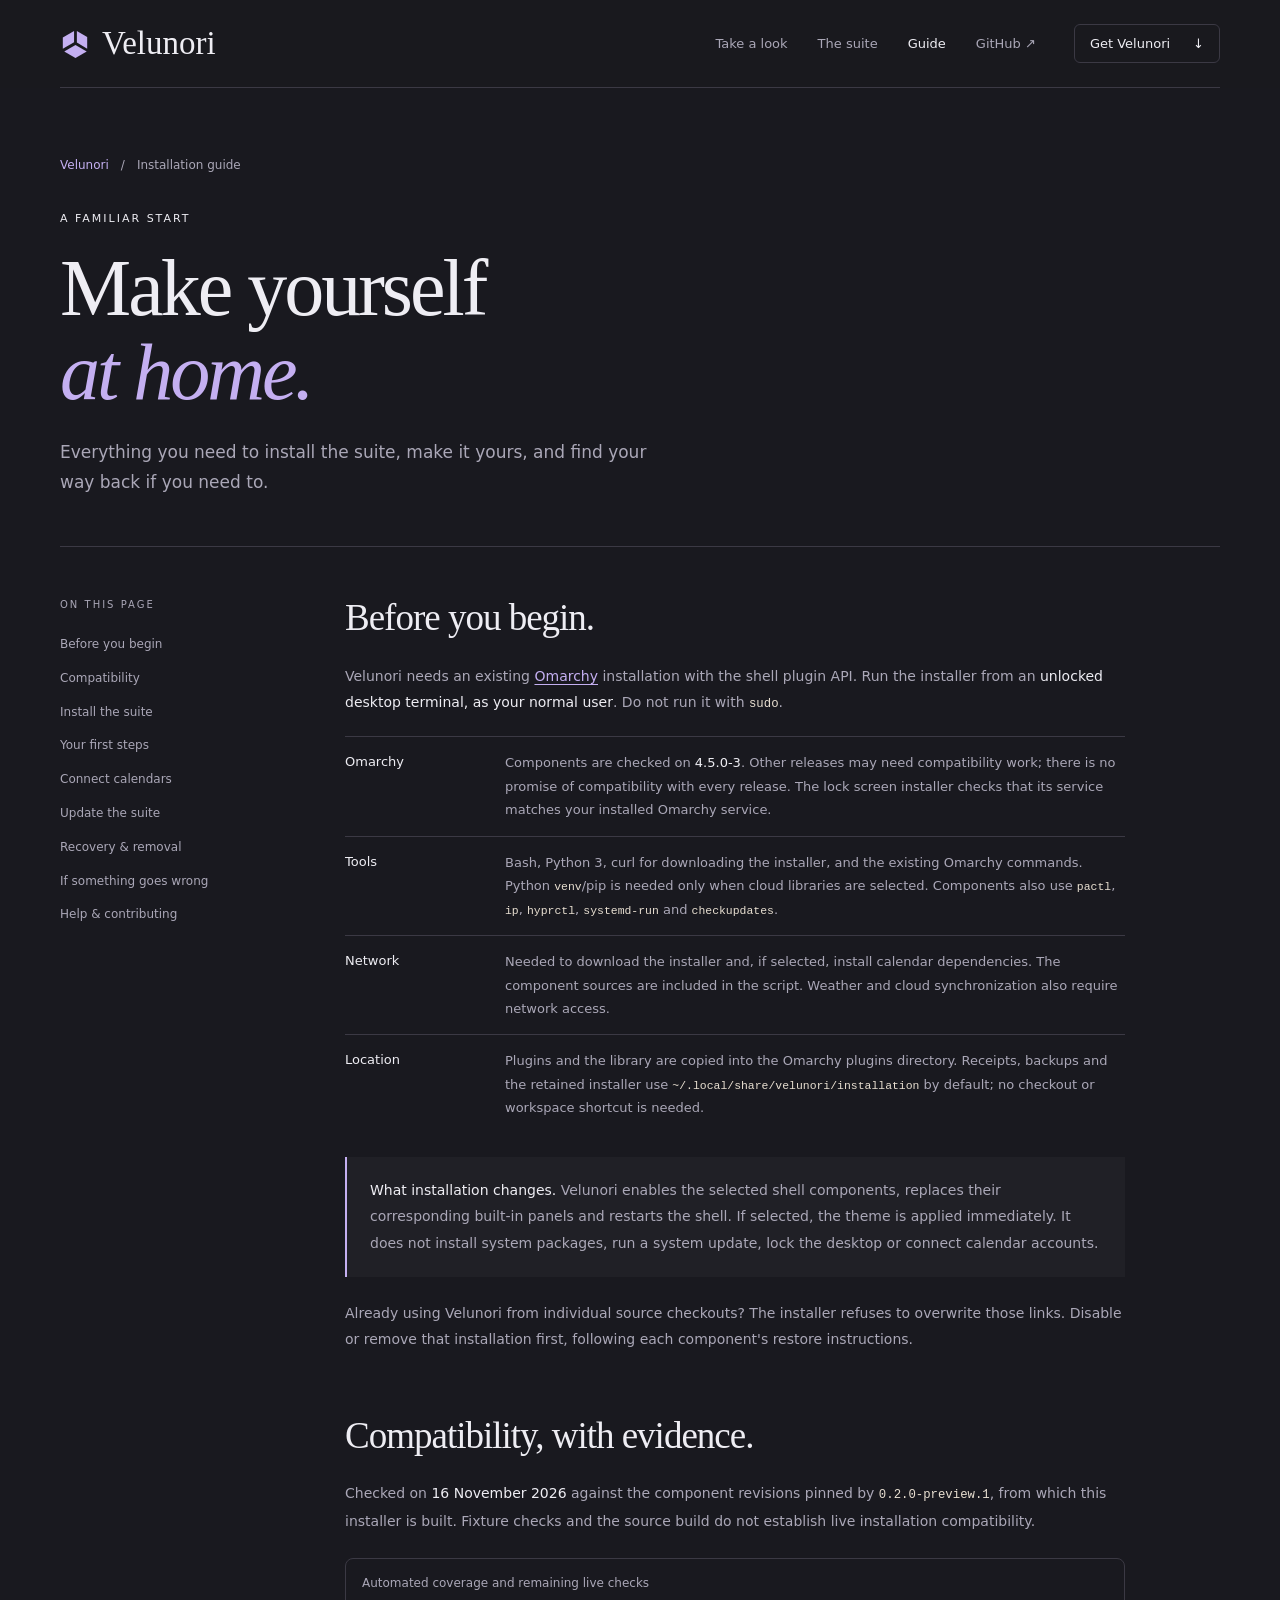
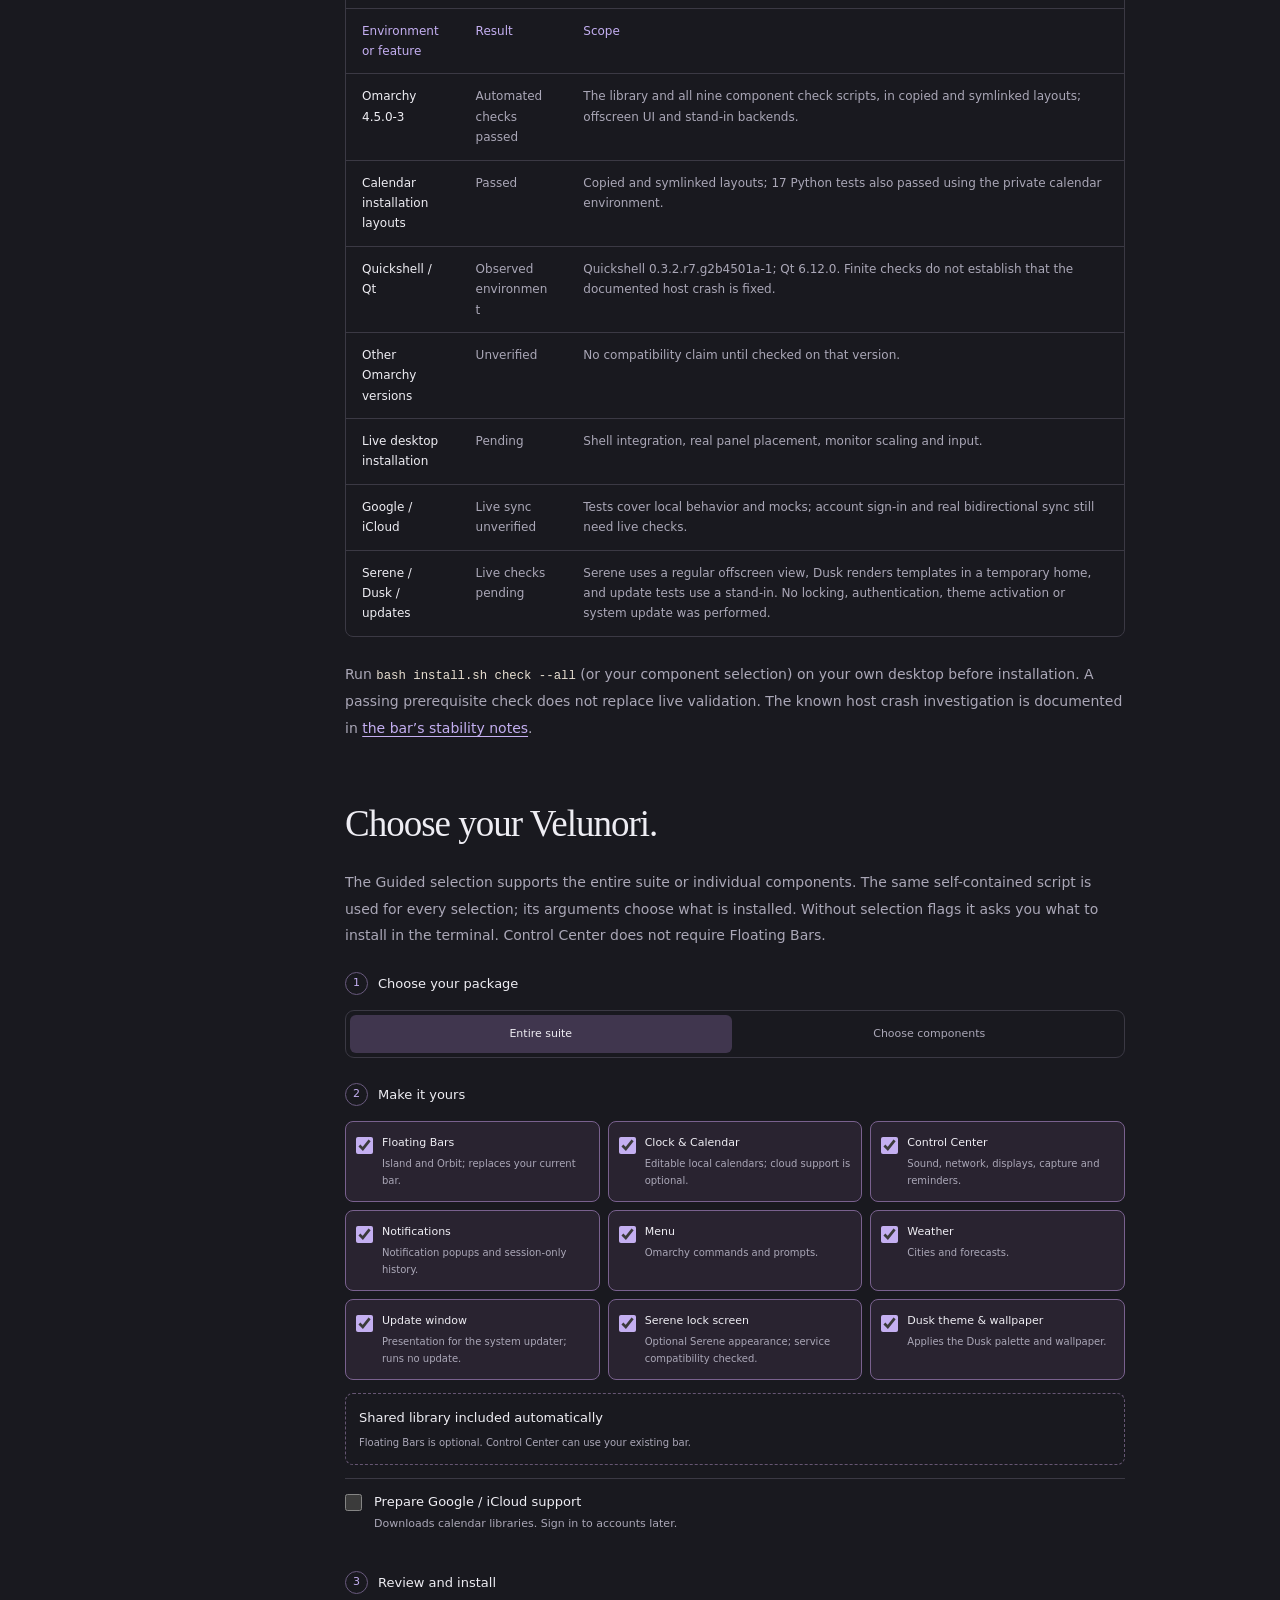
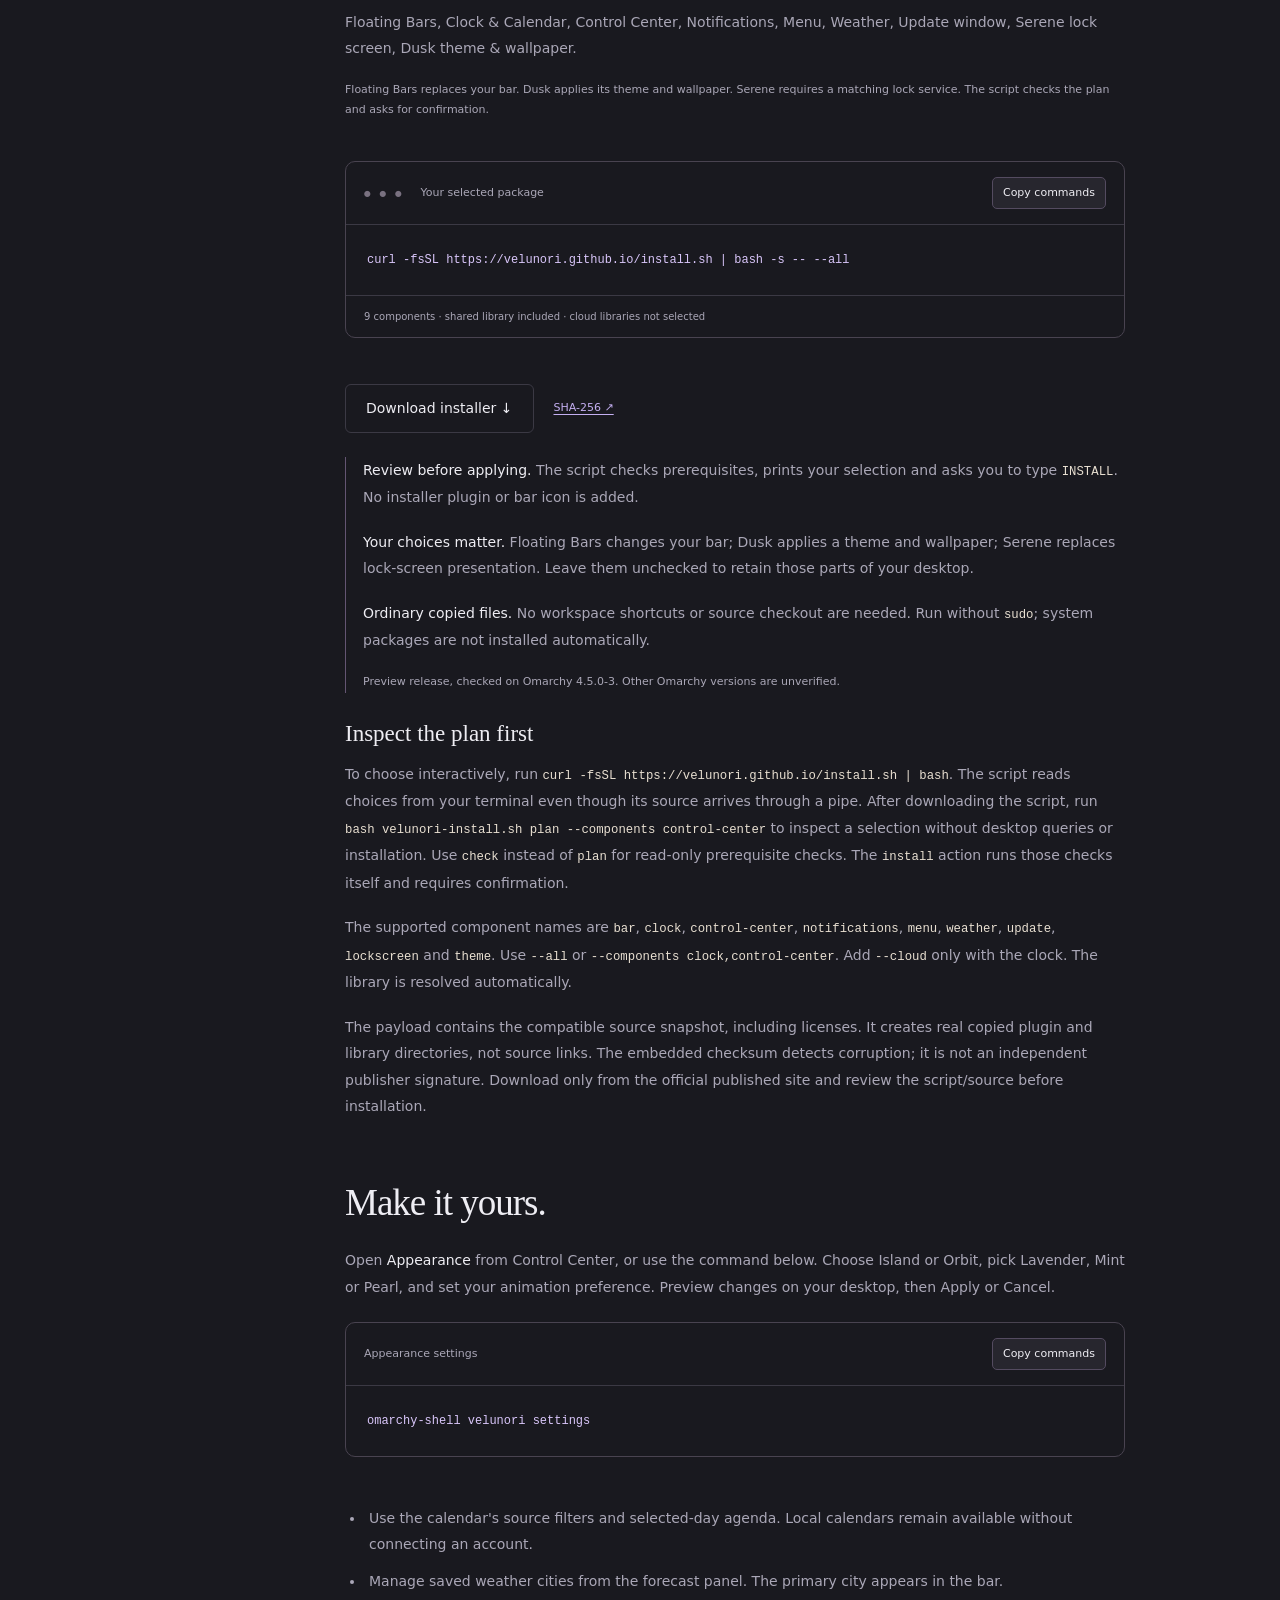
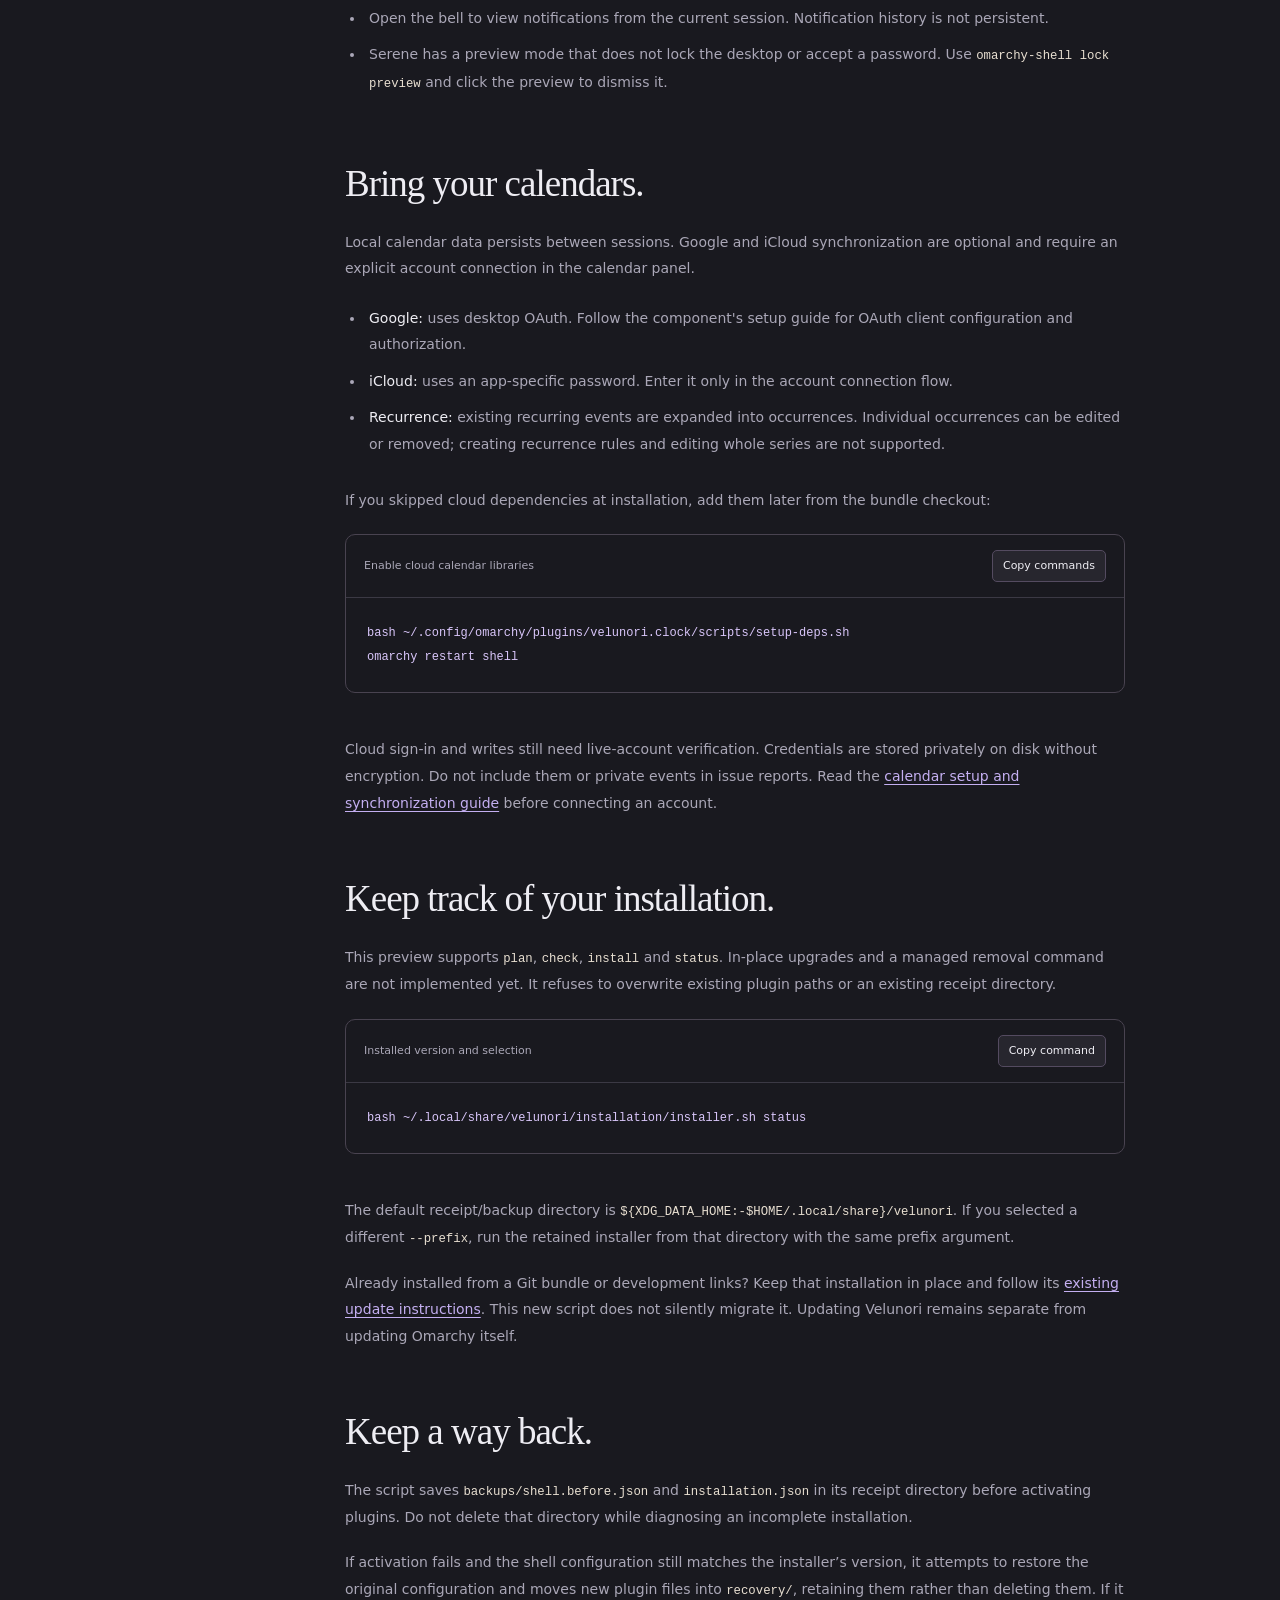
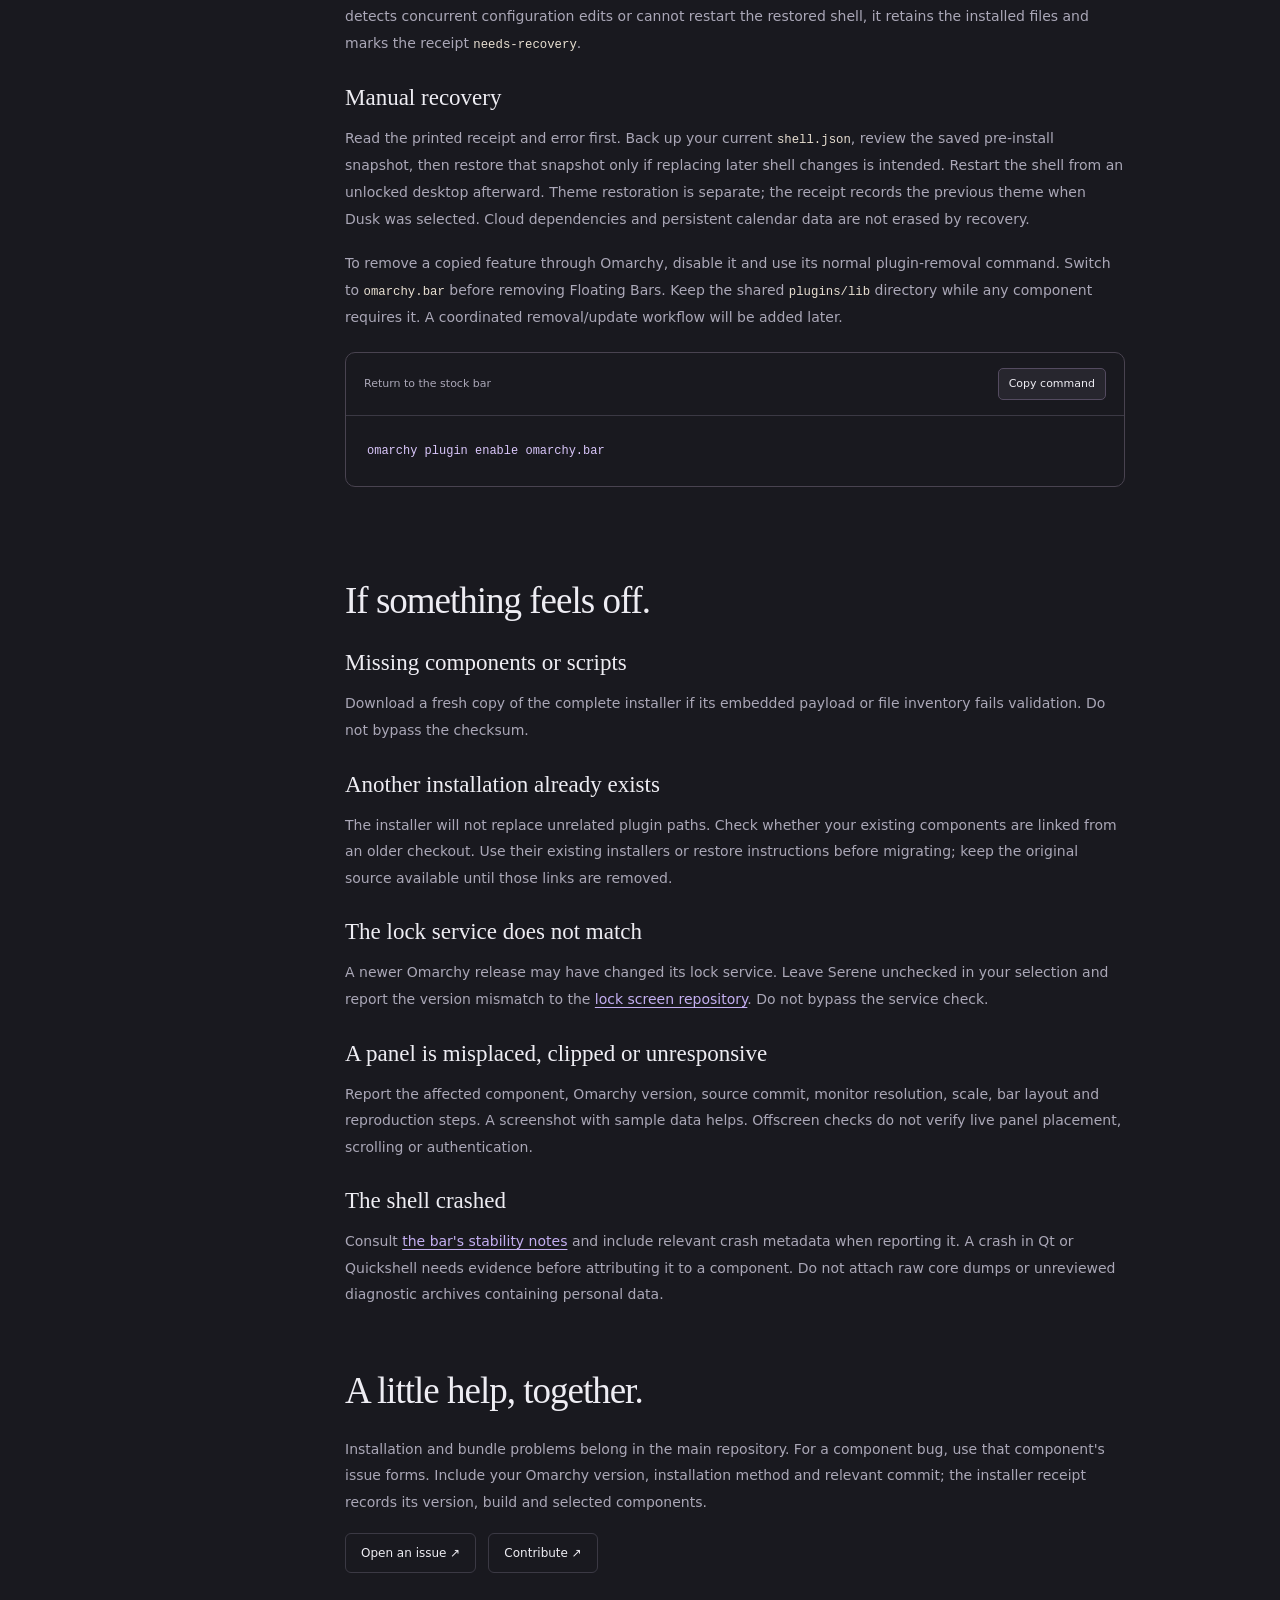
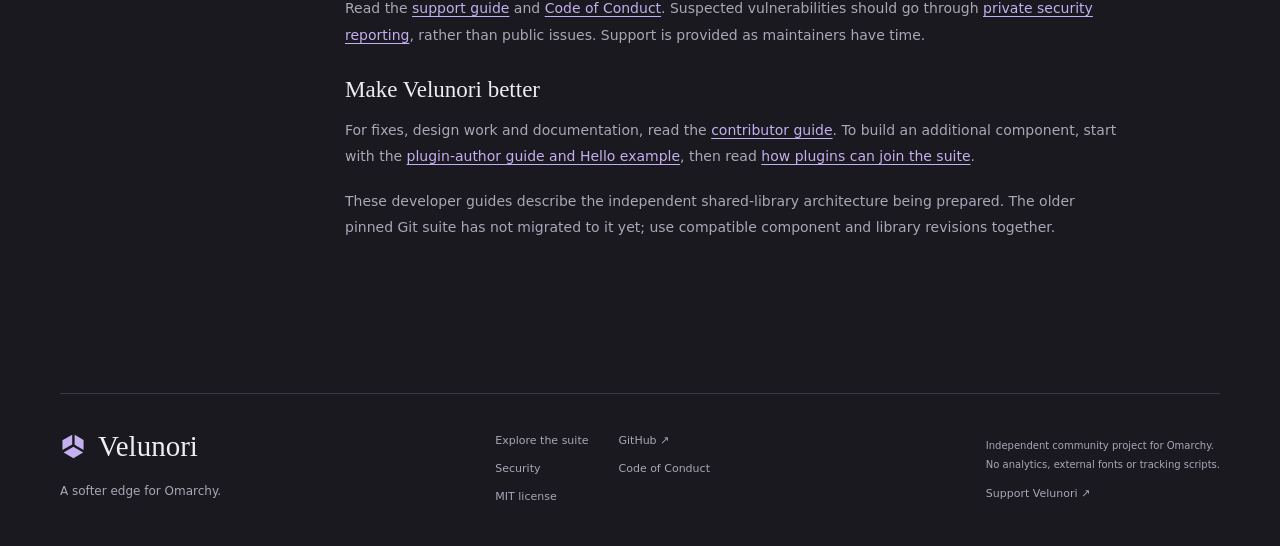
==== commit 64cc939f: "Rebuild the installer with the separate receipt directory The guide names the new ~/.local/share/vel" ====
--- a/guide.html
+++ b/guide.html
@@ -42,7 +42,7 @@
     <div class="guide-layout">
       <nav class="guide-sidebar" aria-label="On this page"><span class="eyebrow">On this page</span><a href="#requirements">Before you begin</a><a href="#compatibility">Compatibility</a><a href="#installation">Install the suite</a><a href="#first-steps">Your first steps</a><a href="#calendar">Connect calendars</a><a href="#updating">Update the suite</a><a href="#recovery">Recovery & removal</a><a href="#troubleshooting">If something goes wrong</a><a href="#help">Help & contributing</a></nav>
       <div class="guide-content">
-        <section id="requirements" class="guide-section" aria-labelledby="requirements-title"><h2 id="requirements-title">Before you begin.</h2><p>Velunori needs an existing <a href="https://omarchy.org/">Omarchy</a> installation with the shell plugin API. Run the installer from an <strong>unlocked desktop terminal, as your normal user</strong>. Do not run it with <code>sudo</code>.</p><dl class="requirements-list"><dt>Omarchy</dt><dd>Components are checked on <strong>4.5.0-3</strong>. Other releases may need compatibility work; there is no promise of compatibility with every release. The lock screen installer checks that its service matches your installed Omarchy service.</dd><dt>Tools</dt><dd>Bash, Python 3, curl for downloading the installer, and the existing Omarchy commands. Python <code>venv</code>/pip is needed only when cloud libraries are selected. Components also use <code>pactl</code>, <code>ip</code>, <code>hyprctl</code>, <code>systemd-run</code> and <code>checkupdates</code>.</dd><dt>Network</dt><dd>Needed to download the installer and, if selected, install calendar dependencies. The component sources are included in the script. Weather and cloud synchronization also require network access.</dd><dt>Location</dt><dd>Plugins and the library are copied into the Omarchy plugins directory. Receipts, backups and the retained installer use <code>~/.local/share/velunori</code> by default; no checkout or workspace shortcut is needed.</dd></dl><div class="guide-callout"><p><strong>What installation changes.</strong> Velunori enables the selected shell components, replaces their corresponding built-in panels and restarts the shell. If selected, the theme is applied immediately. It does not install system packages, run a system update, lock the desktop or connect calendar accounts.</p></div><p>Already using Velunori from individual source checkouts? The installer refuses to overwrite those links. Disable or remove that installation first, following each component's restore instructions.</p></section>
+        <section id="requirements" class="guide-section" aria-labelledby="requirements-title"><h2 id="requirements-title">Before you begin.</h2><p>Velunori needs an existing <a href="https://omarchy.org/">Omarchy</a> installation with the shell plugin API. Run the installer from an <strong>unlocked desktop terminal, as your normal user</strong>. Do not run it with <code>sudo</code>.</p><dl class="requirements-list"><dt>Omarchy</dt><dd>Components are checked on <strong>4.5.0-3</strong>. Other releases may need compatibility work; there is no promise of compatibility with every release. The lock screen installer checks that its service matches your installed Omarchy service.</dd><dt>Tools</dt><dd>Bash, Python 3, curl for downloading the installer, and the existing Omarchy commands. Python <code>venv</code>/pip is needed only when cloud libraries are selected. Components also use <code>pactl</code>, <code>ip</code>, <code>hyprctl</code>, <code>systemd-run</code> and <code>checkupdates</code>.</dd><dt>Network</dt><dd>Needed to download the installer and, if selected, install calendar dependencies. The component sources are included in the script. Weather and cloud synchronization also require network access.</dd><dt>Location</dt><dd>Plugins and the library are copied into the Omarchy plugins directory. Receipts, backups and the retained installer use <code>~/.local/share/velunori/installation</code> by default; no checkout or workspace shortcut is needed.</dd></dl><div class="guide-callout"><p><strong>What installation changes.</strong> Velunori enables the selected shell components, replaces their corresponding built-in panels and restarts the shell. If selected, the theme is applied immediately. It does not install system packages, run a system update, lock the desktop or connect calendar accounts.</p></div><p>Already using Velunori from individual source checkouts? The installer refuses to overwrite those links. Disable or remove that installation first, following each component's restore instructions.</p></section>
 
         <section id="compatibility" class="guide-section" aria-labelledby="compatibility-title"><h2 id="compatibility-title">Compatibility, with evidence.</h2><p>Checked on <strong>16 November 2026</strong> against the component revisions pinned by <code>0.2.0-preview.1</code>, from which this installer is built. Fixture checks and the source build do not establish live installation compatibility.</p><div class="compatibility-table-wrap" role="region" aria-label="Compatibility results" tabindex="0"><table class="compatibility-table"><caption>Automated coverage and remaining live checks</caption><thead><tr><th scope="col">Environment or feature</th><th scope="col">Result</th><th scope="col">Scope</th></tr></thead><tbody><tr><th scope="row">Omarchy 4.5.0-3</th><td>Automated checks passed</td><td>The library and all nine component check scripts, in copied and symlinked layouts; offscreen UI and stand-in backends.</td></tr><tr><th scope="row">Calendar installation layouts</th><td>Passed</td><td>Copied and symlinked layouts; 17 Python tests also passed using the private calendar environment.</td></tr><tr><th scope="row">Quickshell / Qt</th><td>Observed environment</td><td>Quickshell 0.3.2.r7.g2b4501a-1; Qt 6.12.0. Finite checks do not establish that the documented host crash is fixed.</td></tr><tr><th scope="row">Other Omarchy versions</th><td>Unverified</td><td>No compatibility claim until checked on that version.</td></tr><tr><th scope="row">Live desktop installation</th><td>Pending</td><td>Shell integration, real panel placement, monitor scaling and input.</td></tr><tr><th scope="row">Google / iCloud</th><td>Live sync unverified</td><td>Tests cover local behavior and mocks; account sign-in and real bidirectional sync still need live checks.</td></tr><tr><th scope="row">Serene / Dusk / updates</th><td>Live checks pending</td><td>Serene uses a regular offscreen view, Dusk renders templates in a temporary home, and update tests use a stand-in. No locking, authentication, theme activation or system update was performed.</td></tr></tbody></table></div><p>Run <code>bash install.sh check --all</code> (or your component selection) on your own desktop before installation. A passing prerequisite check does not replace live validation. The known host crash investigation is documented in <a href="https://github.com/Velunori/bar/blob/main/docs/stability.md">the bar’s stability notes</a>.</p></section>
 
@@ -53,7 +53,7 @@
         <section id="calendar" class="guide-section" aria-labelledby="calendar-title"><h2 id="calendar-title">Bring your calendars.</h2><p>Local calendar data persists between sessions. Google and iCloud synchronization are optional and require an explicit account connection in the calendar panel.</p><ul><li><strong>Google:</strong> uses desktop OAuth. Follow the component's setup guide for OAuth client configuration and authorization.</li><li><strong>iCloud:</strong> uses an app-specific password. Enter it only in the account connection flow.</li><li><strong>Recurrence:</strong> existing recurring events are expanded into occurrences. Individual occurrences can be edited or removed; creating recurrence rules and editing whole series are not supported.</li></ul><p>If you skipped cloud dependencies at installation, add them later from the bundle checkout:</p><div class="code-window"><div class="code-heading"><span>Enable cloud calendar libraries</span><button class="copy-button" type="button" data-copy="calendar-code" hidden>Copy commands</button></div><pre><code id="calendar-code">bash ~/.config/omarchy/plugins/velunori.clock/scripts/setup-deps.sh
 omarchy restart shell</code></pre></div><p class="copy-status" data-copy-status="calendar-code" aria-live="polite"></p><p>Cloud sign-in and writes still need live-account verification. Credentials are stored privately on disk without encryption. Do not include them or private events in issue reports. Read the <a href="https://github.com/Velunori/clock/blob/main/docs/calendar-sync.md">calendar setup and synchronization guide</a> before connecting an account.</p></section>
 
-        <section id="updating" class="guide-section" aria-labelledby="updating-title"><h2 id="updating-title">Keep track of your installation.</h2><p>This preview supports <code>plan</code>, <code>check</code>, <code>install</code> and <code>status</code>. In-place upgrades and a managed removal command are not implemented yet. It refuses to overwrite existing plugin paths or an existing receipt directory.</p><div class="code-window"><div class="code-heading"><span>Installed version and selection</span><button class="copy-button" type="button" data-copy="update-code" hidden>Copy command</button></div><pre><code id="update-code">bash ~/.local/share/velunori/installer.sh status</code></pre></div><p class="copy-status" data-copy-status="update-code" aria-live="polite"></p><p>The default receipt/backup directory is <code>${XDG_DATA_HOME:-$HOME/.local/share}/velunori</code>. If you selected a different <code>--prefix</code>, run the retained installer from that directory with the same prefix argument.</p><p>Already installed from a Git bundle or development links? Keep that installation in place and follow its <a href="https://github.com/Velunori/velunori#update-the-suite">existing update instructions</a>. This new script does not silently migrate it. Updating Velunori remains separate from updating Omarchy itself.</p></section>
+        <section id="updating" class="guide-section" aria-labelledby="updating-title"><h2 id="updating-title">Keep track of your installation.</h2><p>This preview supports <code>plan</code>, <code>check</code>, <code>install</code> and <code>status</code>. In-place upgrades and a managed removal command are not implemented yet. It refuses to overwrite existing plugin paths or an existing receipt directory.</p><div class="code-window"><div class="code-heading"><span>Installed version and selection</span><button class="copy-button" type="button" data-copy="update-code" hidden>Copy command</button></div><pre><code id="update-code">bash ~/.local/share/velunori/installation/installer.sh status</code></pre></div><p class="copy-status" data-copy-status="update-code" aria-live="polite"></p><p>The default receipt/backup directory is <code>${XDG_DATA_HOME:-$HOME/.local/share}/velunori</code>. If you selected a different <code>--prefix</code>, run the retained installer from that directory with the same prefix argument.</p><p>Already installed from a Git bundle or development links? Keep that installation in place and follow its <a href="https://github.com/Velunori/velunori#update-the-suite">existing update instructions</a>. This new script does not silently migrate it. Updating Velunori remains separate from updating Omarchy itself.</p></section>
 
         <section id="recovery" class="guide-section" aria-labelledby="recovery-title"><h2 id="recovery-title">Keep a way back.</h2><p>The script saves <code>backups/shell.before.json</code> and <code>installation.json</code> in its receipt directory before activating plugins. Do not delete that directory while diagnosing an incomplete installation.</p><p>If activation fails and the shell configuration still matches the installer’s version, it attempts to restore the original configuration and moves new plugin files into <code>recovery/</code>, retaining them rather than deleting them. If it detects concurrent configuration edits or cannot restart the restored shell, it retains the installed files and marks the receipt <code>needs-recovery</code>.</p><h3>Manual recovery</h3><p>Read the printed receipt and error first. Back up your current <code>shell.json</code>, review the saved pre-install snapshot, then restore that snapshot only if replacing later shell changes is intended. Restart the shell from an unlocked desktop afterward. Theme restoration is separate; the receipt records the previous theme when Dusk was selected. Cloud dependencies and persistent calendar data are not erased by recovery.</p><p>To remove a copied feature through Omarchy, disable it and use its normal plugin-removal command. Switch to <code>omarchy.bar</code> before removing Floating Bars. Keep the shared <code>plugins/lib</code> directory while any component requires it. A coordinated removal/update workflow will be added later.</p><div class="code-window"><div class="code-heading"><span>Return to the stock bar</span><button class="copy-button" type="button" data-copy="restore-bar-code" hidden>Copy command</button></div><pre><code id="restore-bar-code">omarchy plugin enable omarchy.bar</code></pre></div><p class="copy-status" data-copy-status="restore-bar-code" aria-live="polite"></p></section>
 
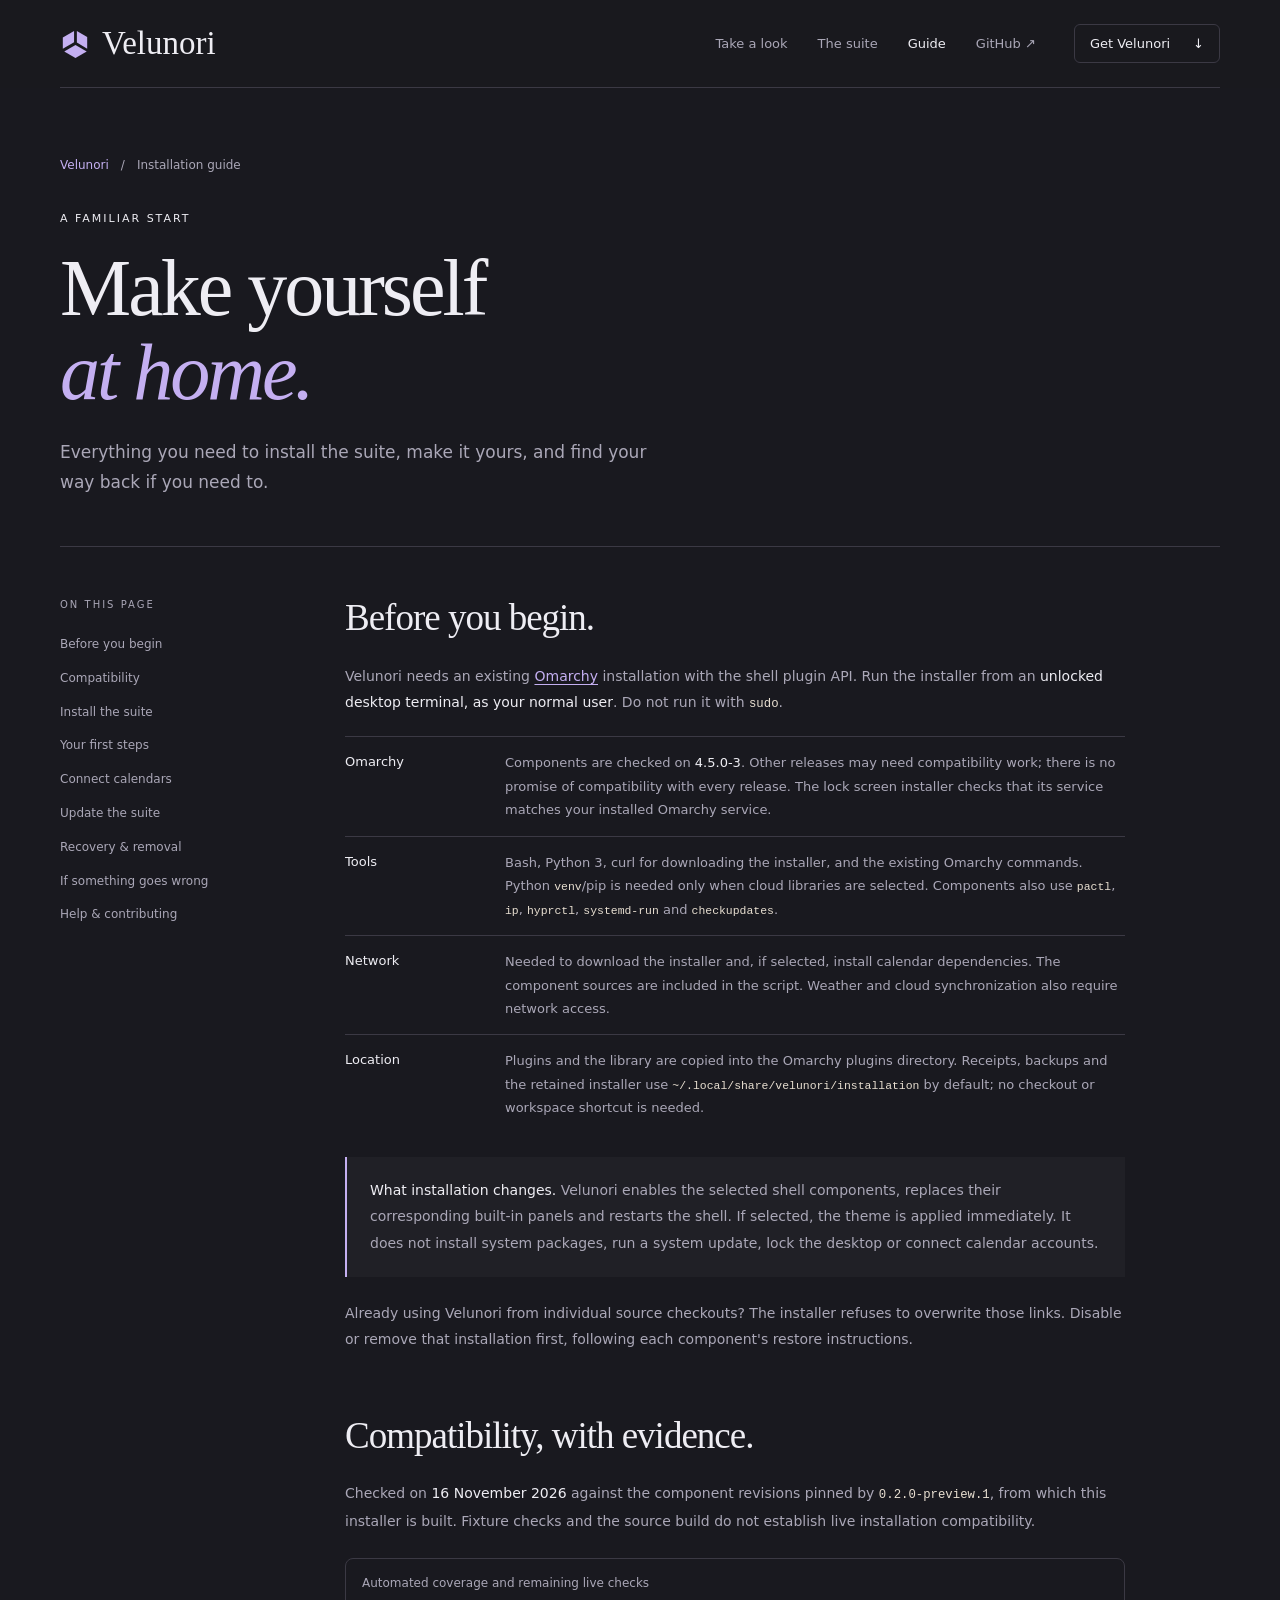
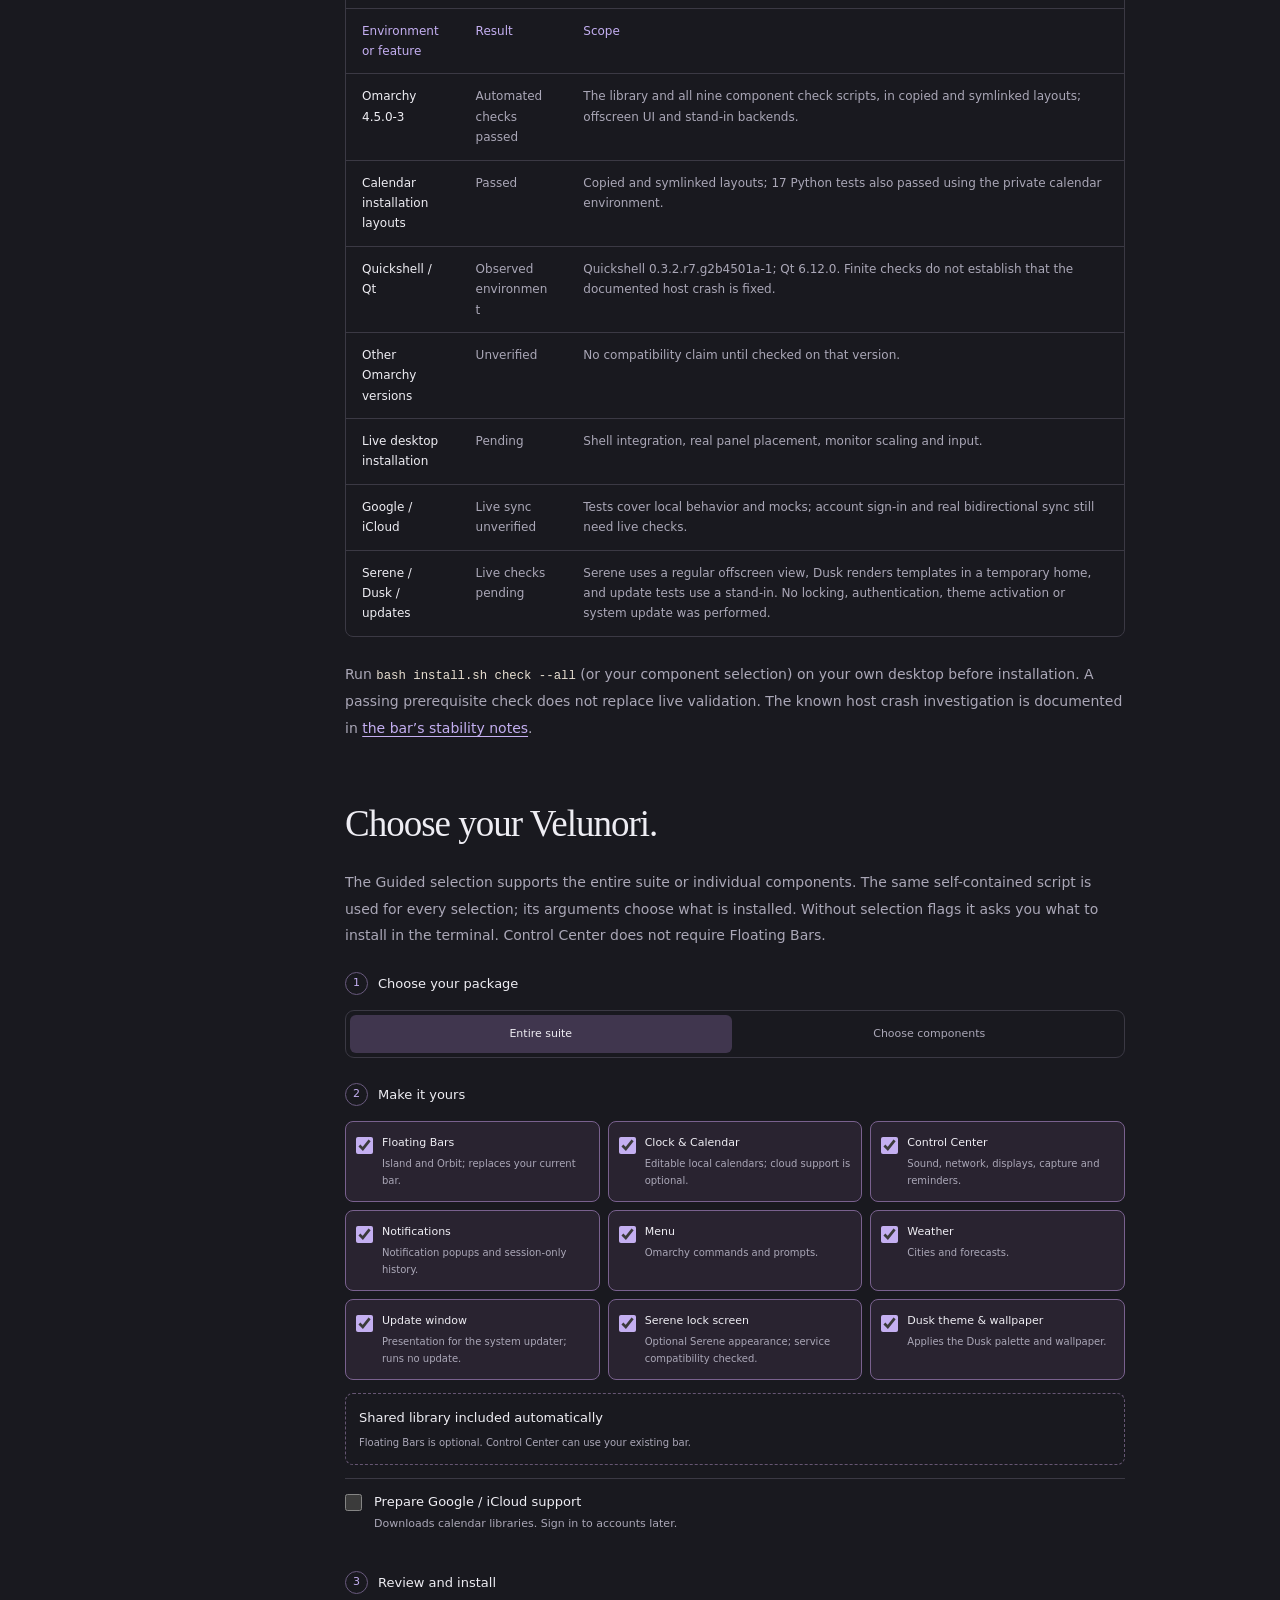
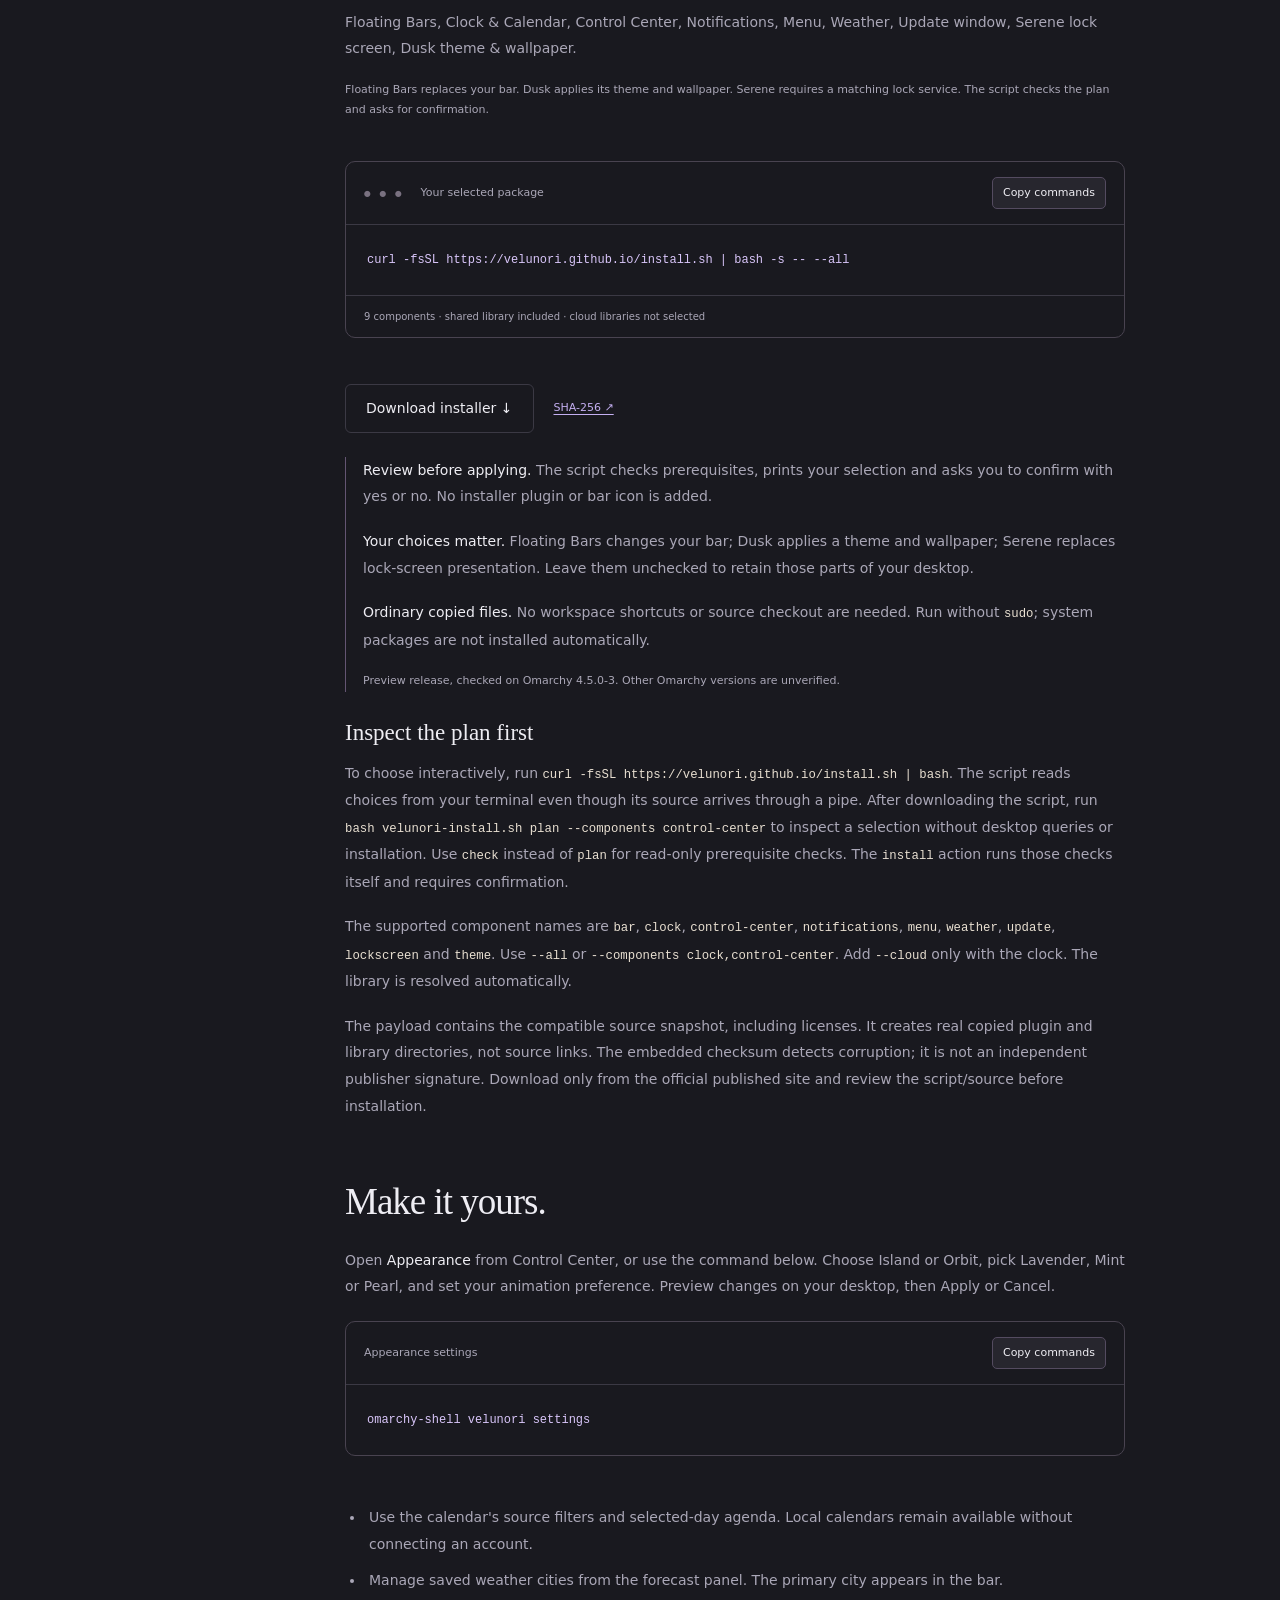
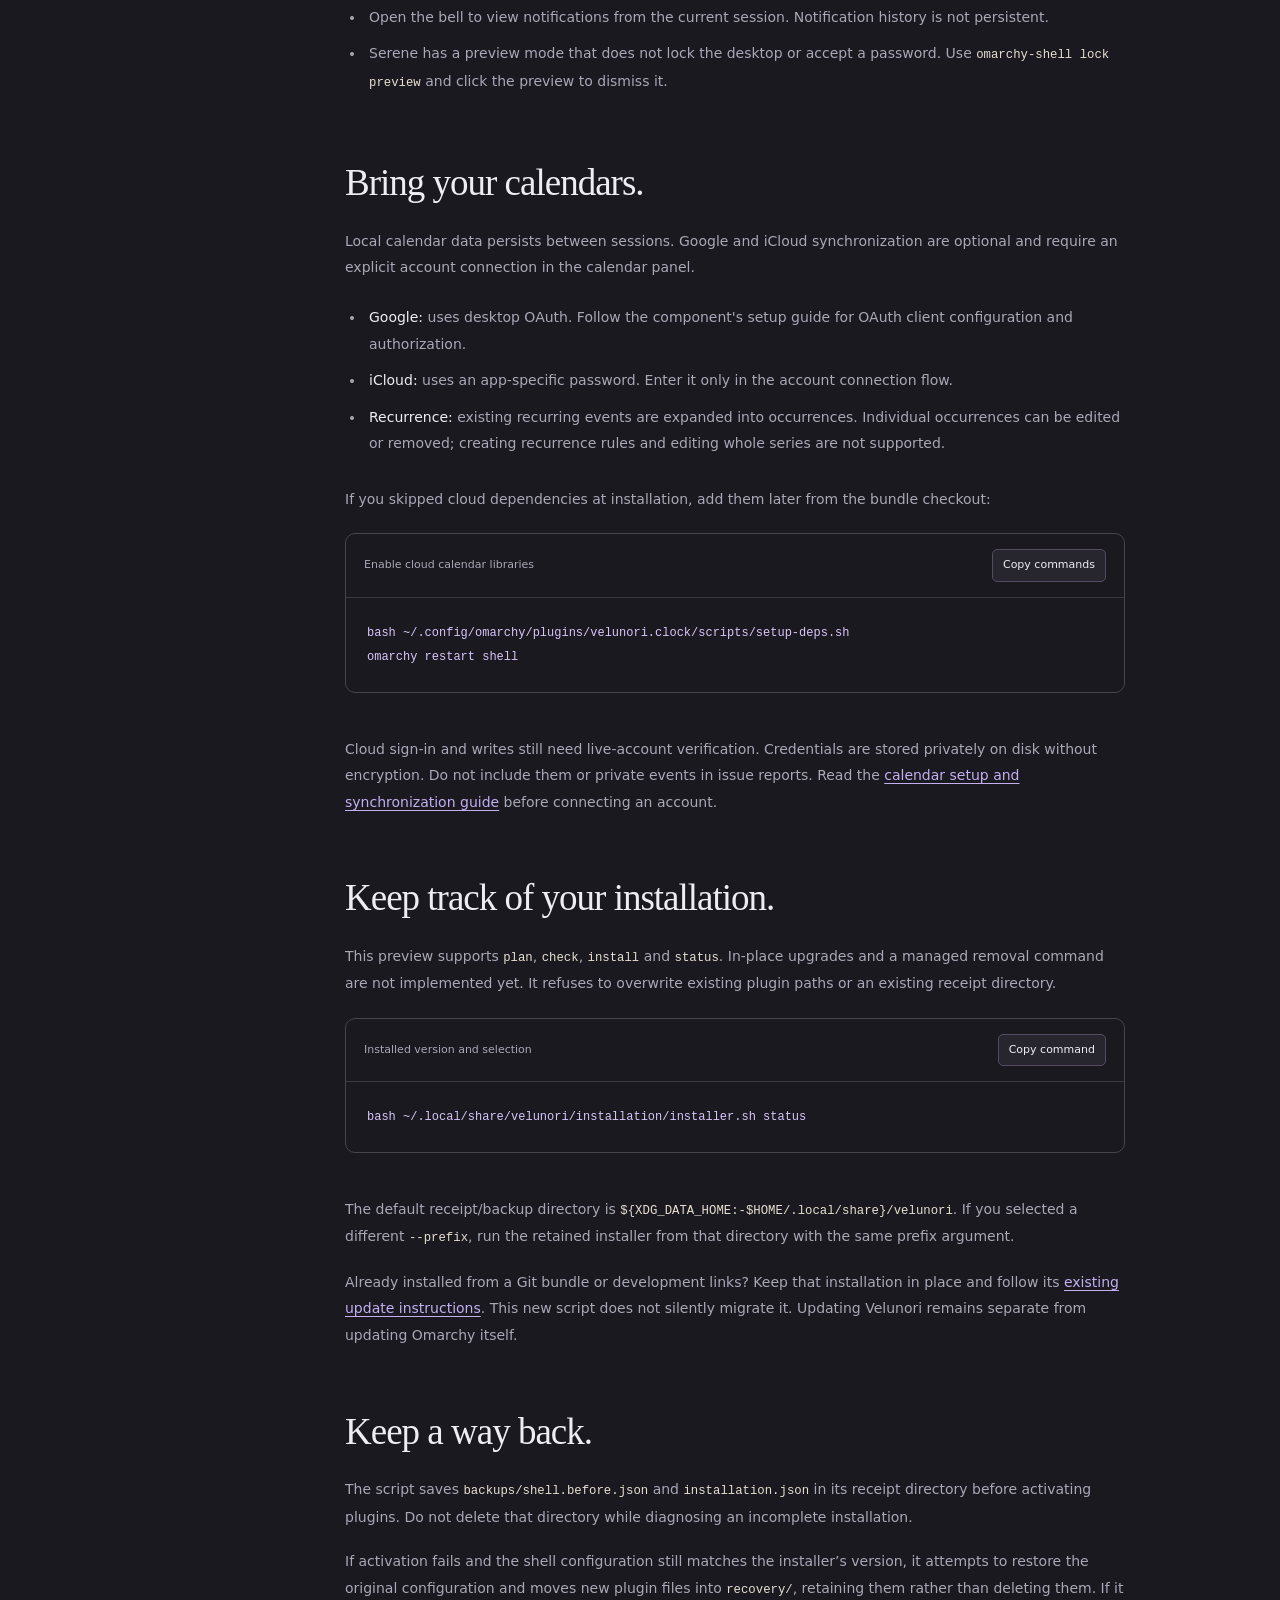
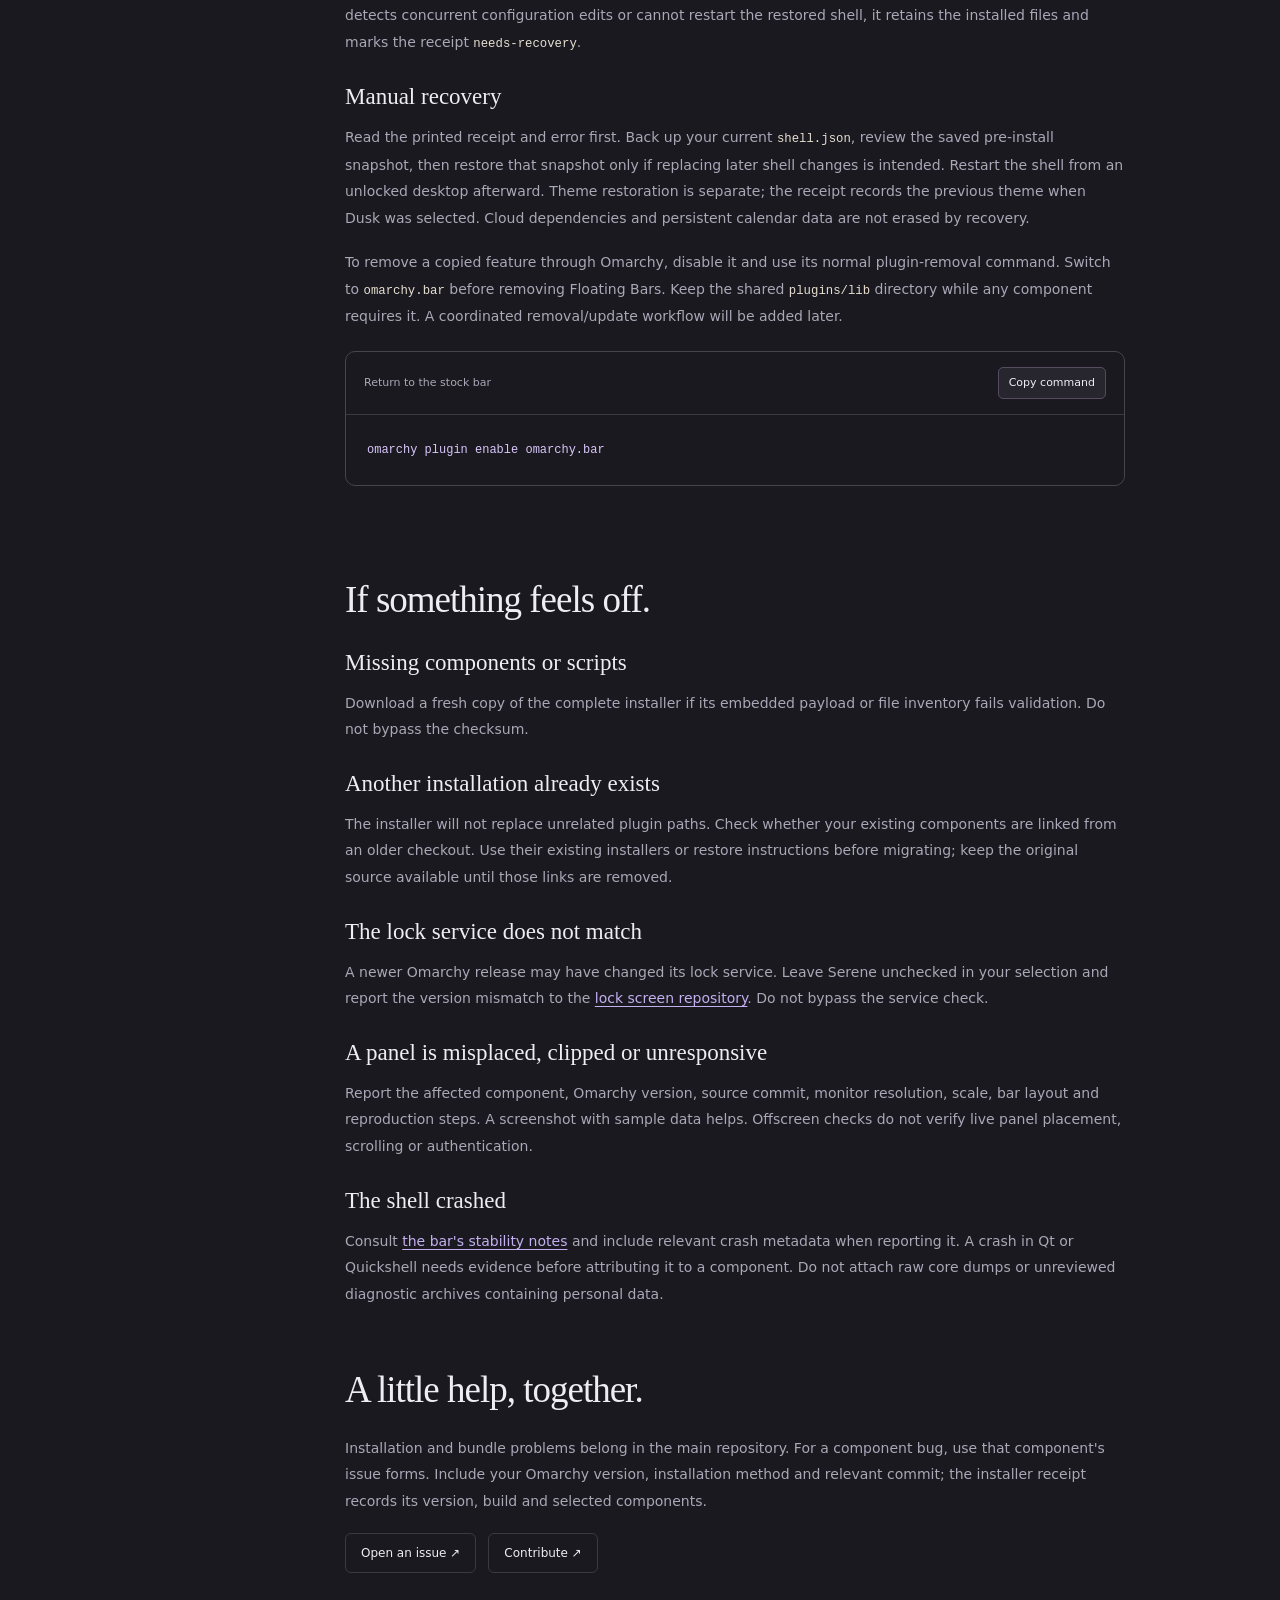
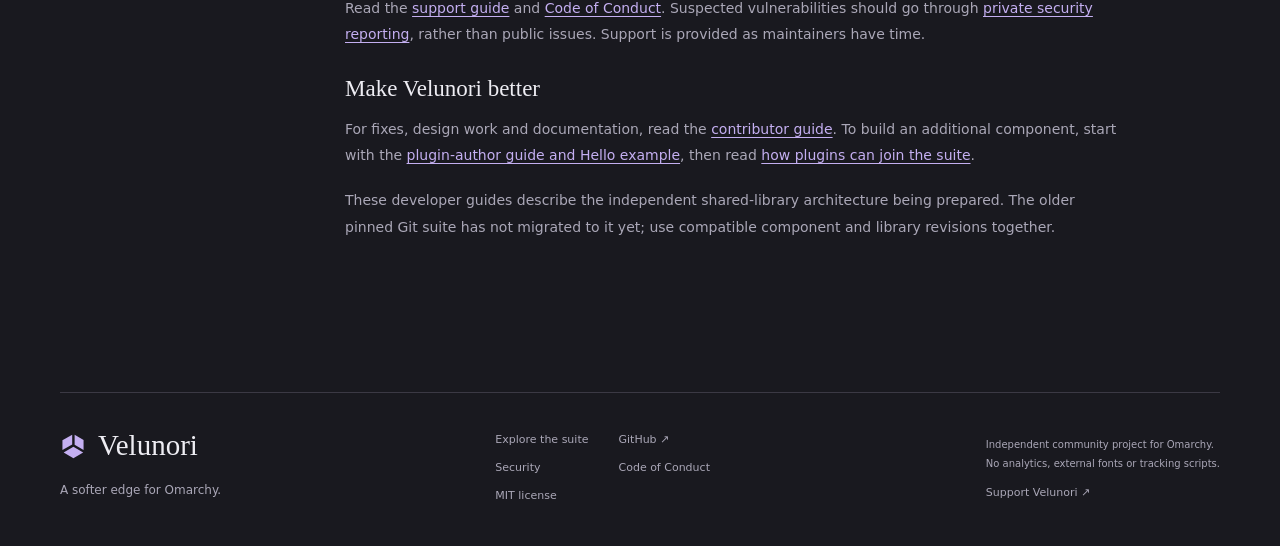
==== commit d81ee96d: "Rebuild the installer with the yes/no confirmation The install notes describe the new confirmation." ====
--- a/guide.html
+++ b/guide.html
@@ -46,7 +46,7 @@
 
         <section id="compatibility" class="guide-section" aria-labelledby="compatibility-title"><h2 id="compatibility-title">Compatibility, with evidence.</h2><p>Checked on <strong>16 November 2026</strong> against the component revisions pinned by <code>0.2.0-preview.1</code>, from which this installer is built. Fixture checks and the source build do not establish live installation compatibility.</p><div class="compatibility-table-wrap" role="region" aria-label="Compatibility results" tabindex="0"><table class="compatibility-table"><caption>Automated coverage and remaining live checks</caption><thead><tr><th scope="col">Environment or feature</th><th scope="col">Result</th><th scope="col">Scope</th></tr></thead><tbody><tr><th scope="row">Omarchy 4.5.0-3</th><td>Automated checks passed</td><td>The library and all nine component check scripts, in copied and symlinked layouts; offscreen UI and stand-in backends.</td></tr><tr><th scope="row">Calendar installation layouts</th><td>Passed</td><td>Copied and symlinked layouts; 17 Python tests also passed using the private calendar environment.</td></tr><tr><th scope="row">Quickshell / Qt</th><td>Observed environment</td><td>Quickshell 0.3.2.r7.g2b4501a-1; Qt 6.12.0. Finite checks do not establish that the documented host crash is fixed.</td></tr><tr><th scope="row">Other Omarchy versions</th><td>Unverified</td><td>No compatibility claim until checked on that version.</td></tr><tr><th scope="row">Live desktop installation</th><td>Pending</td><td>Shell integration, real panel placement, monitor scaling and input.</td></tr><tr><th scope="row">Google / iCloud</th><td>Live sync unverified</td><td>Tests cover local behavior and mocks; account sign-in and real bidirectional sync still need live checks.</td></tr><tr><th scope="row">Serene / Dusk / updates</th><td>Live checks pending</td><td>Serene uses a regular offscreen view, Dusk renders templates in a temporary home, and update tests use a stand-in. No locking, authentication, theme activation or system update was performed.</td></tr></tbody></table></div><p>Run <code>bash install.sh check --all</code> (or your component selection) on your own desktop before installation. A passing prerequisite check does not replace live validation. The known host crash investigation is documented in <a href="https://github.com/Velunori/bar/blob/main/docs/stability.md">the bar’s stability notes</a>.</p></section>
 
-        <section id="installation" class="guide-section" aria-labelledby="installation-title"><h2 id="installation-title">Choose your Velunori.</h2><p>The Guided selection supports the entire suite or individual components. The same self-contained script is used for every selection; its arguments choose what is installed. Without selection flags it asks you what to install in the terminal. Control Center does not require Floating Bars.</p><form class="install-options package-picker" id="install-options" data-installer-url="https://velunori.github.io/install.sh" hidden><fieldset><legend><span class="install-step">1</span> Choose your package</legend><div class="package-modes" role="group" aria-label="Installation profile"><button type="button" data-install-mode="all" aria-pressed="true">Entire suite</button><button type="button" data-install-mode="custom" aria-pressed="false">Choose components</button></div></fieldset><fieldset><legend><span class="install-step">2</span> Make it yours</legend><div class="package-components"><label class="package-component"><input type="checkbox" name="component" value="bar" data-title="Floating Bars" checked><span><strong>Floating Bars</strong><small>Island and Orbit; replaces your current bar.</small></span></label><label class="package-component"><input type="checkbox" name="component" value="clock" data-title="Clock &amp; Calendar" checked><span><strong>Clock &amp; Calendar</strong><small>Editable local calendars; cloud support is optional.</small></span></label><label class="package-component"><input type="checkbox" name="component" value="control-center" data-title="Control Center" checked><span><strong>Control Center</strong><small>Sound, network, displays, capture and reminders.</small></span></label><label class="package-component"><input type="checkbox" name="component" value="notifications" data-title="Notifications" checked><span><strong>Notifications</strong><small>Notification popups and session-only history.</small></span></label><label class="package-component"><input type="checkbox" name="component" value="menu" data-title="Menu" checked><span><strong>Menu</strong><small>Omarchy commands and prompts.</small></span></label><label class="package-component"><input type="checkbox" name="component" value="weather" data-title="Weather" checked><span><strong>Weather</strong><small>Cities and forecasts.</small></span></label><label class="package-component"><input type="checkbox" name="component" value="update" data-title="Update window" checked><span><strong>Update window</strong><small>Presentation for the system updater; runs no update.</small></span></label><label class="package-component"><input type="checkbox" name="component" value="lockscreen" data-title="Serene lock screen" checked><span><strong>Serene lock screen</strong><small>Optional Serene appearance; service compatibility checked.</small></span></label><label class="package-component"><input type="checkbox" name="component" value="theme" data-title="Dusk theme &amp; wallpaper" checked><span><strong>Dusk theme &amp; wallpaper</strong><small>Applies the Dusk palette and wallpaper.</small></span></label></div><div class="package-library" id="library-summary"><strong>Shared library included automatically</strong><small>Floating Bars is optional. Control Center can use your existing bar.</small></div><label class="cloud-choice"><input type="checkbox" name="cloud"><span><strong>Prepare Google / iCloud support</strong><small>Downloads calendar libraries. Sign in to accounts later.</small></span></label></fieldset><fieldset><legend><span class="install-step">3</span> Review and install</legend><p id="selection-summary" class="package-selection" aria-live="polite">9 components selected.</p><p id="selection-effects" class="fineprint">The suite includes Dusk and Serene. The script checks prerequisites and asks for confirmation.</p></fieldset></form><div class="code-window"><div class="code-heading"><span><span class="terminal-dots" aria-hidden="true">● ● ●</span> Your selected package</span><button class="copy-button" type="button" data-copy="install-code" hidden>Copy commands</button></div><pre><code id="install-code">curl -fsSL https://velunori.github.io/install.sh | bash -s -- --all</code></pre><div class="code-footer" id="install-summary" aria-live="polite">9 components · shared library · cloud libraries not selected</div></div><p class="copy-status" data-copy-status="install-code" aria-live="polite"></p><div class="installer-downloads"><a class="button button-outline" id="installer-download" href="downloads/velunori-0.2.0-preview.1.sh" download="velunori-install.sh">Download installer ↓</a><a class="text-link" href="downloads/velunori-0.2.0-preview.1.sh.sha256">SHA-256 ↗</a></div><div class="install-notes"><p><strong>Review before applying.</strong> The script checks prerequisites, prints your selection and asks you to type <code>INSTALL</code>. No installer plugin or bar icon is added.</p><p><strong>Your choices matter.</strong> Floating Bars changes your bar; Dusk applies a theme and wallpaper; Serene replaces lock-screen presentation. Leave them unchecked to retain those parts of your desktop.</p><p><strong>Ordinary copied files.</strong> No workspace shortcuts or source checkout are needed. Run without <code>sudo</code>; system packages are not installed automatically.</p><p class="fineprint">Preview release, checked on Omarchy 4.5.0-3. Other Omarchy versions are unverified.</p></div><h3>Inspect the plan first</h3><p>To choose interactively, run <code>curl -fsSL https://velunori.github.io/install.sh | bash</code>. The script reads choices from your terminal even though its source arrives through a pipe. After downloading the script, run <code>bash velunori-install.sh plan --components control-center</code> to inspect a selection without desktop queries or installation. Use <code>check</code> instead of <code>plan</code> for read-only prerequisite checks. The <code>install</code> action runs those checks itself and requires confirmation.</p><p>The supported component names are <code>bar</code>, <code>clock</code>, <code>control-center</code>, <code>notifications</code>, <code>menu</code>, <code>weather</code>, <code>update</code>, <code>lockscreen</code> and <code>theme</code>. Use <code>--all</code> or <code>--components clock,control-center</code>. Add <code>--cloud</code> only with the clock. The library is resolved automatically.</p><p>The payload contains the compatible source snapshot, including licenses. It creates real copied plugin and library directories, not source links. The embedded checksum detects corruption; it is not an independent publisher signature. Download only from the official published site and review the script/source before installation.</p></section>
+        <section id="installation" class="guide-section" aria-labelledby="installation-title"><h2 id="installation-title">Choose your Velunori.</h2><p>The Guided selection supports the entire suite or individual components. The same self-contained script is used for every selection; its arguments choose what is installed. Without selection flags it asks you what to install in the terminal. Control Center does not require Floating Bars.</p><form class="install-options package-picker" id="install-options" data-installer-url="https://velunori.github.io/install.sh" hidden><fieldset><legend><span class="install-step">1</span> Choose your package</legend><div class="package-modes" role="group" aria-label="Installation profile"><button type="button" data-install-mode="all" aria-pressed="true">Entire suite</button><button type="button" data-install-mode="custom" aria-pressed="false">Choose components</button></div></fieldset><fieldset><legend><span class="install-step">2</span> Make it yours</legend><div class="package-components"><label class="package-component"><input type="checkbox" name="component" value="bar" data-title="Floating Bars" checked><span><strong>Floating Bars</strong><small>Island and Orbit; replaces your current bar.</small></span></label><label class="package-component"><input type="checkbox" name="component" value="clock" data-title="Clock &amp; Calendar" checked><span><strong>Clock &amp; Calendar</strong><small>Editable local calendars; cloud support is optional.</small></span></label><label class="package-component"><input type="checkbox" name="component" value="control-center" data-title="Control Center" checked><span><strong>Control Center</strong><small>Sound, network, displays, capture and reminders.</small></span></label><label class="package-component"><input type="checkbox" name="component" value="notifications" data-title="Notifications" checked><span><strong>Notifications</strong><small>Notification popups and session-only history.</small></span></label><label class="package-component"><input type="checkbox" name="component" value="menu" data-title="Menu" checked><span><strong>Menu</strong><small>Omarchy commands and prompts.</small></span></label><label class="package-component"><input type="checkbox" name="component" value="weather" data-title="Weather" checked><span><strong>Weather</strong><small>Cities and forecasts.</small></span></label><label class="package-component"><input type="checkbox" name="component" value="update" data-title="Update window" checked><span><strong>Update window</strong><small>Presentation for the system updater; runs no update.</small></span></label><label class="package-component"><input type="checkbox" name="component" value="lockscreen" data-title="Serene lock screen" checked><span><strong>Serene lock screen</strong><small>Optional Serene appearance; service compatibility checked.</small></span></label><label class="package-component"><input type="checkbox" name="component" value="theme" data-title="Dusk theme &amp; wallpaper" checked><span><strong>Dusk theme &amp; wallpaper</strong><small>Applies the Dusk palette and wallpaper.</small></span></label></div><div class="package-library" id="library-summary"><strong>Shared library included automatically</strong><small>Floating Bars is optional. Control Center can use your existing bar.</small></div><label class="cloud-choice"><input type="checkbox" name="cloud"><span><strong>Prepare Google / iCloud support</strong><small>Downloads calendar libraries. Sign in to accounts later.</small></span></label></fieldset><fieldset><legend><span class="install-step">3</span> Review and install</legend><p id="selection-summary" class="package-selection" aria-live="polite">9 components selected.</p><p id="selection-effects" class="fineprint">The suite includes Dusk and Serene. The script checks prerequisites and asks for confirmation.</p></fieldset></form><div class="code-window"><div class="code-heading"><span><span class="terminal-dots" aria-hidden="true">● ● ●</span> Your selected package</span><button class="copy-button" type="button" data-copy="install-code" hidden>Copy commands</button></div><pre><code id="install-code">curl -fsSL https://velunori.github.io/install.sh | bash -s -- --all</code></pre><div class="code-footer" id="install-summary" aria-live="polite">9 components · shared library · cloud libraries not selected</div></div><p class="copy-status" data-copy-status="install-code" aria-live="polite"></p><div class="installer-downloads"><a class="button button-outline" id="installer-download" href="downloads/velunori-0.2.0-preview.1.sh" download="velunori-install.sh">Download installer ↓</a><a class="text-link" href="downloads/velunori-0.2.0-preview.1.sh.sha256">SHA-256 ↗</a></div><div class="install-notes"><p><strong>Review before applying.</strong> The script checks prerequisites, prints your selection and asks you to confirm with yes or no. No installer plugin or bar icon is added.</p><p><strong>Your choices matter.</strong> Floating Bars changes your bar; Dusk applies a theme and wallpaper; Serene replaces lock-screen presentation. Leave them unchecked to retain those parts of your desktop.</p><p><strong>Ordinary copied files.</strong> No workspace shortcuts or source checkout are needed. Run without <code>sudo</code>; system packages are not installed automatically.</p><p class="fineprint">Preview release, checked on Omarchy 4.5.0-3. Other Omarchy versions are unverified.</p></div><h3>Inspect the plan first</h3><p>To choose interactively, run <code>curl -fsSL https://velunori.github.io/install.sh | bash</code>. The script reads choices from your terminal even though its source arrives through a pipe. After downloading the script, run <code>bash velunori-install.sh plan --components control-center</code> to inspect a selection without desktop queries or installation. Use <code>check</code> instead of <code>plan</code> for read-only prerequisite checks. The <code>install</code> action runs those checks itself and requires confirmation.</p><p>The supported component names are <code>bar</code>, <code>clock</code>, <code>control-center</code>, <code>notifications</code>, <code>menu</code>, <code>weather</code>, <code>update</code>, <code>lockscreen</code> and <code>theme</code>. Use <code>--all</code> or <code>--components clock,control-center</code>. Add <code>--cloud</code> only with the clock. The library is resolved automatically.</p><p>The payload contains the compatible source snapshot, including licenses. It creates real copied plugin and library directories, not source links. The embedded checksum detects corruption; it is not an independent publisher signature. Download only from the official published site and review the script/source before installation.</p></section>
 
         <section id="first-steps" class="guide-section" aria-labelledby="first-title"><h2 id="first-title">Make it yours.</h2><p>Open <strong>Appearance</strong> from Control Center, or use the command below. Choose Island or Orbit, pick Lavender, Mint or Pearl, and set your animation preference. Preview changes on your desktop, then Apply or Cancel.</p><div class="code-window"><div class="code-heading"><span>Appearance settings</span><button class="copy-button" type="button" data-copy="appearance-code" hidden>Copy commands</button></div><pre><code id="appearance-code">omarchy-shell velunori settings</code></pre></div><p class="copy-status" data-copy-status="appearance-code" aria-live="polite"></p><ul><li>Use the calendar's source filters and selected-day agenda. Local calendars remain available without connecting an account.</li><li>Manage saved weather cities from the forecast panel. The primary city appears in the bar.</li><li>Open the bell to view notifications from the current session. Notification history is not persistent.</li><li>Serene has a preview mode that does not lock the desktop or accept a password. Use <code>omarchy-shell lock preview</code> and click the preview to dismiss it.</li></ul></section>
 
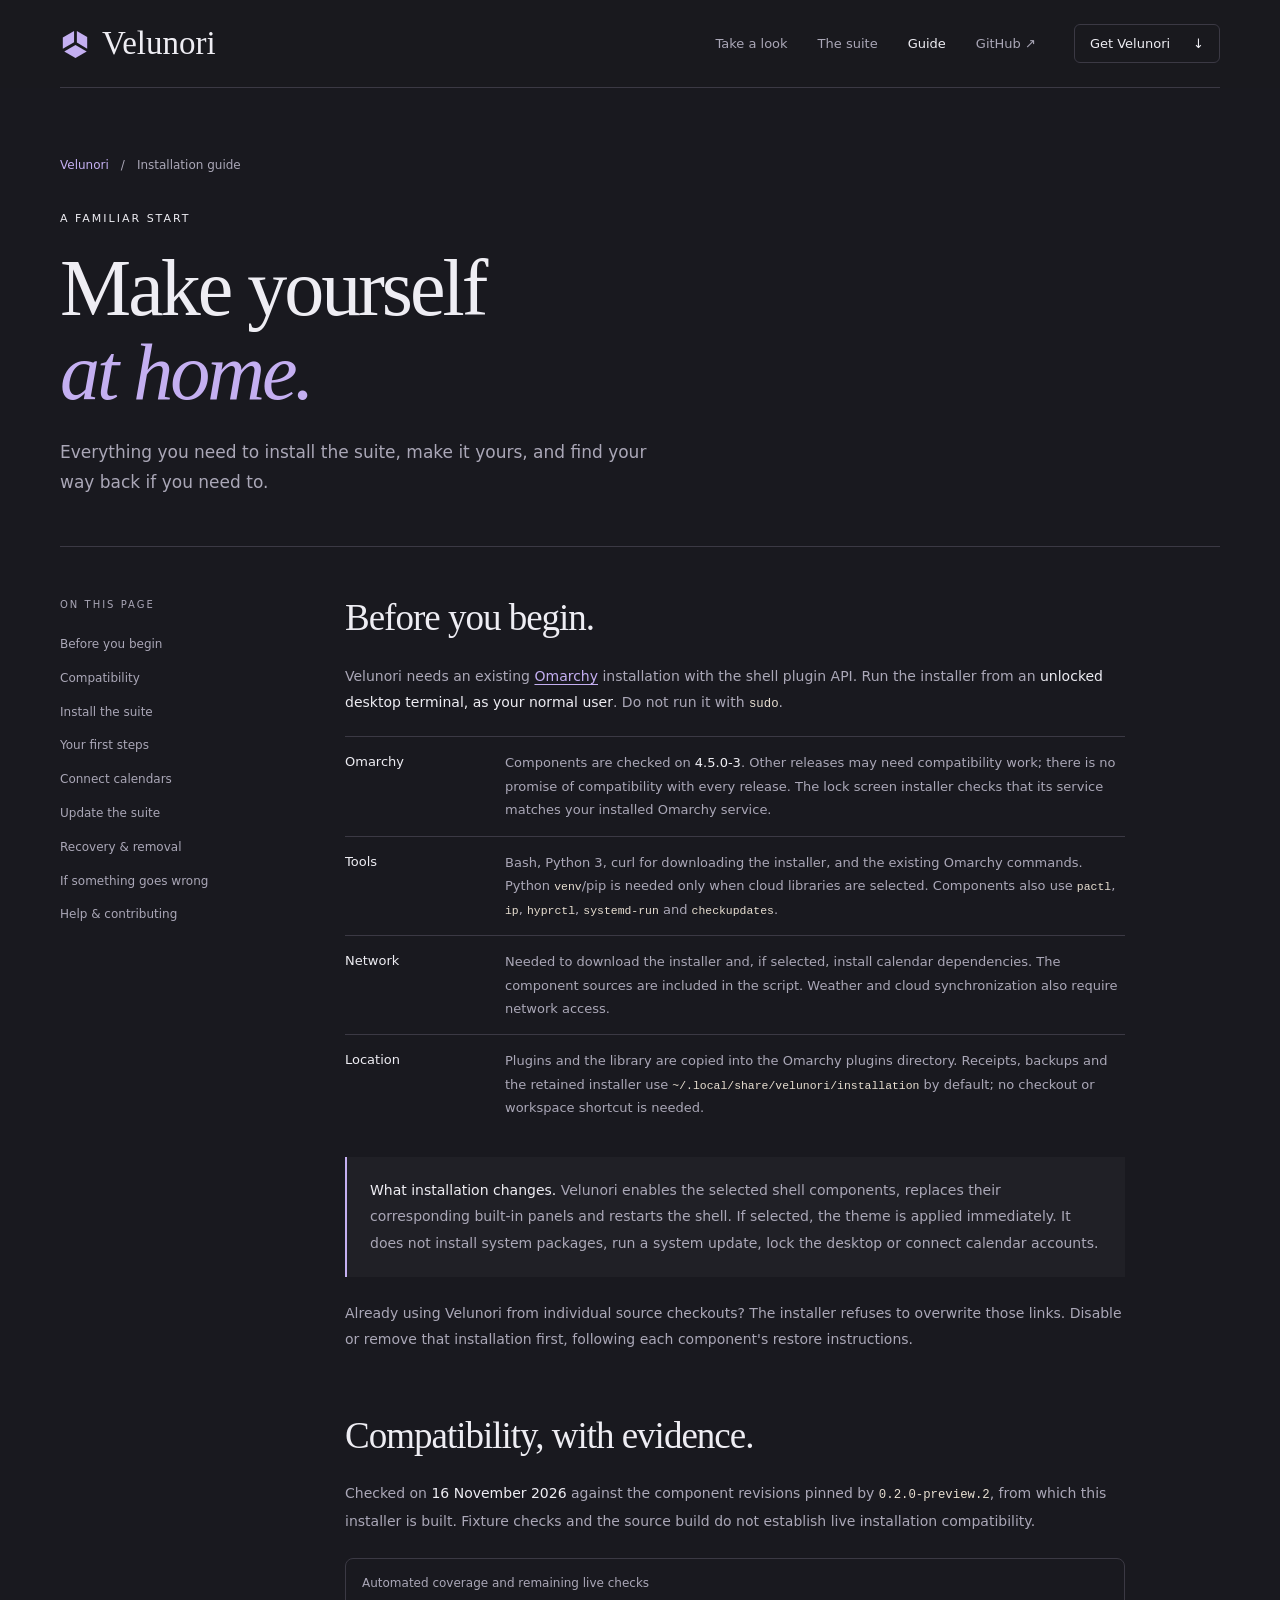
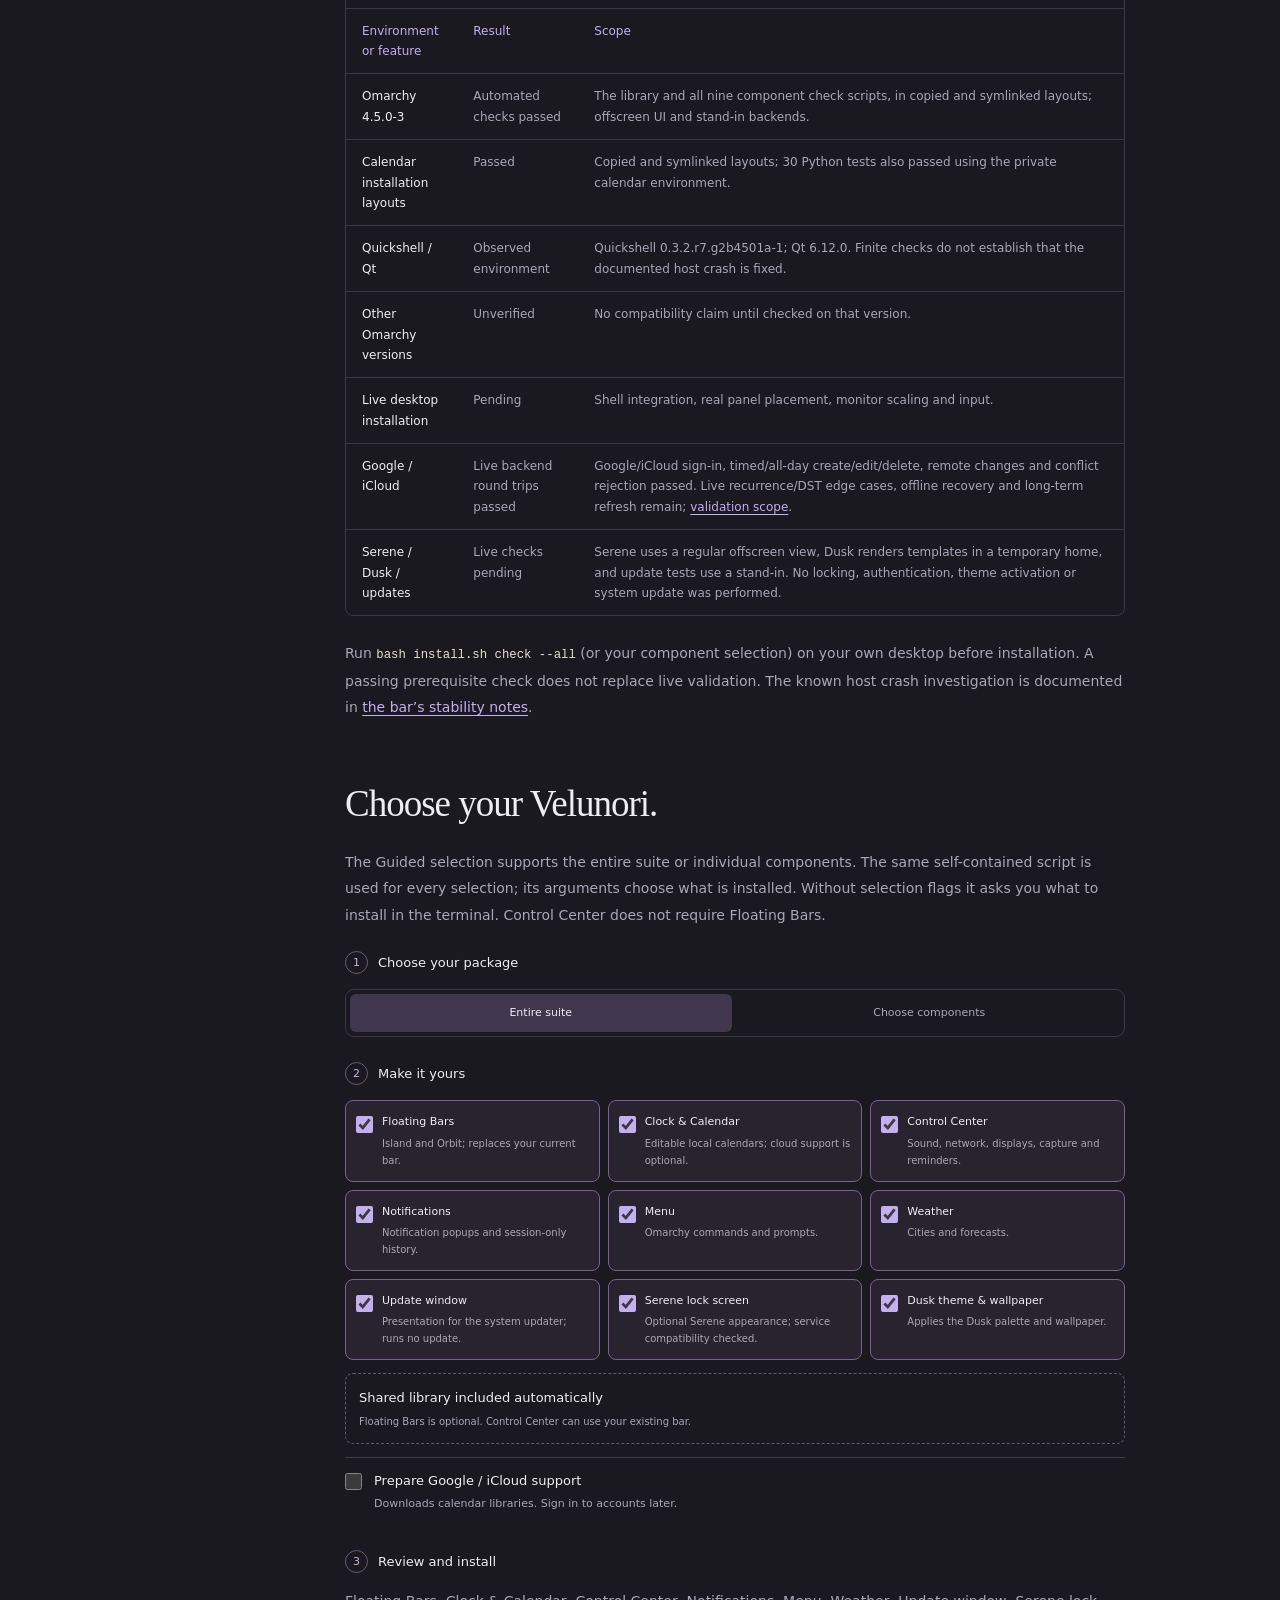
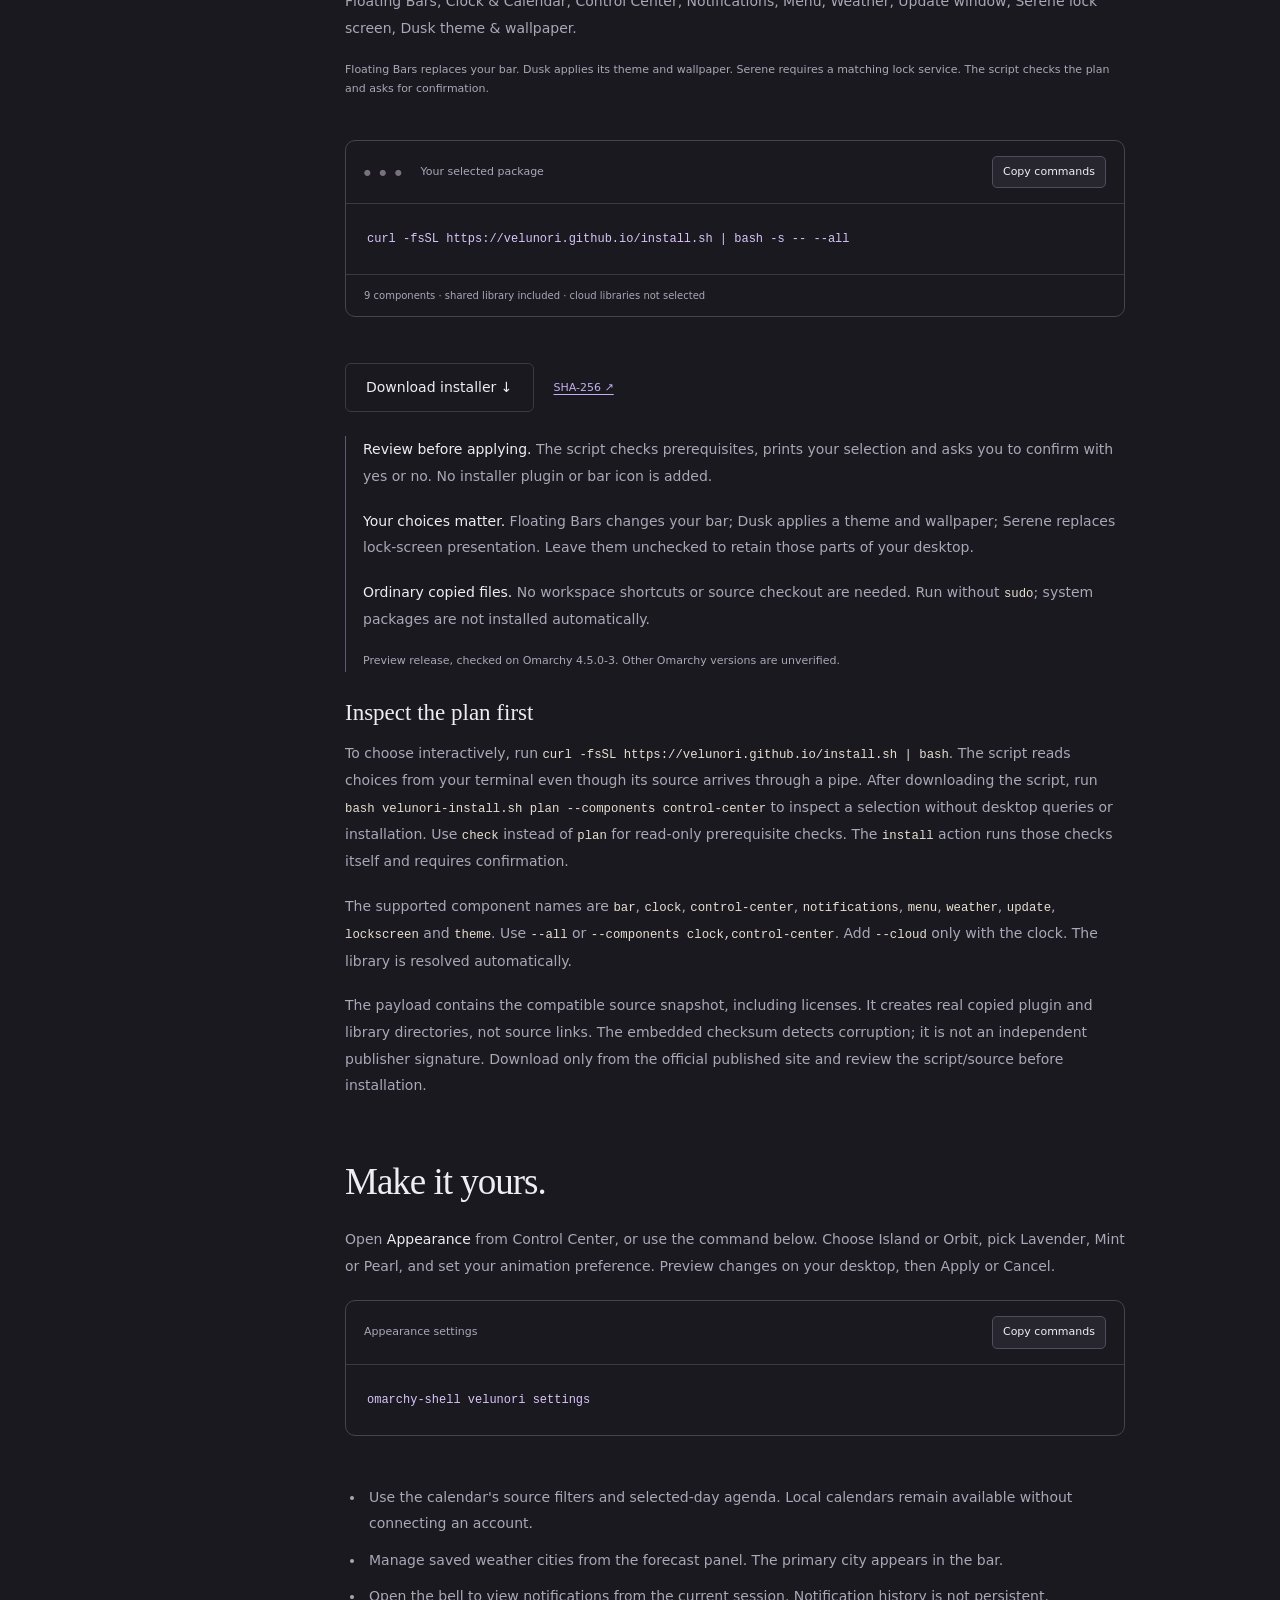
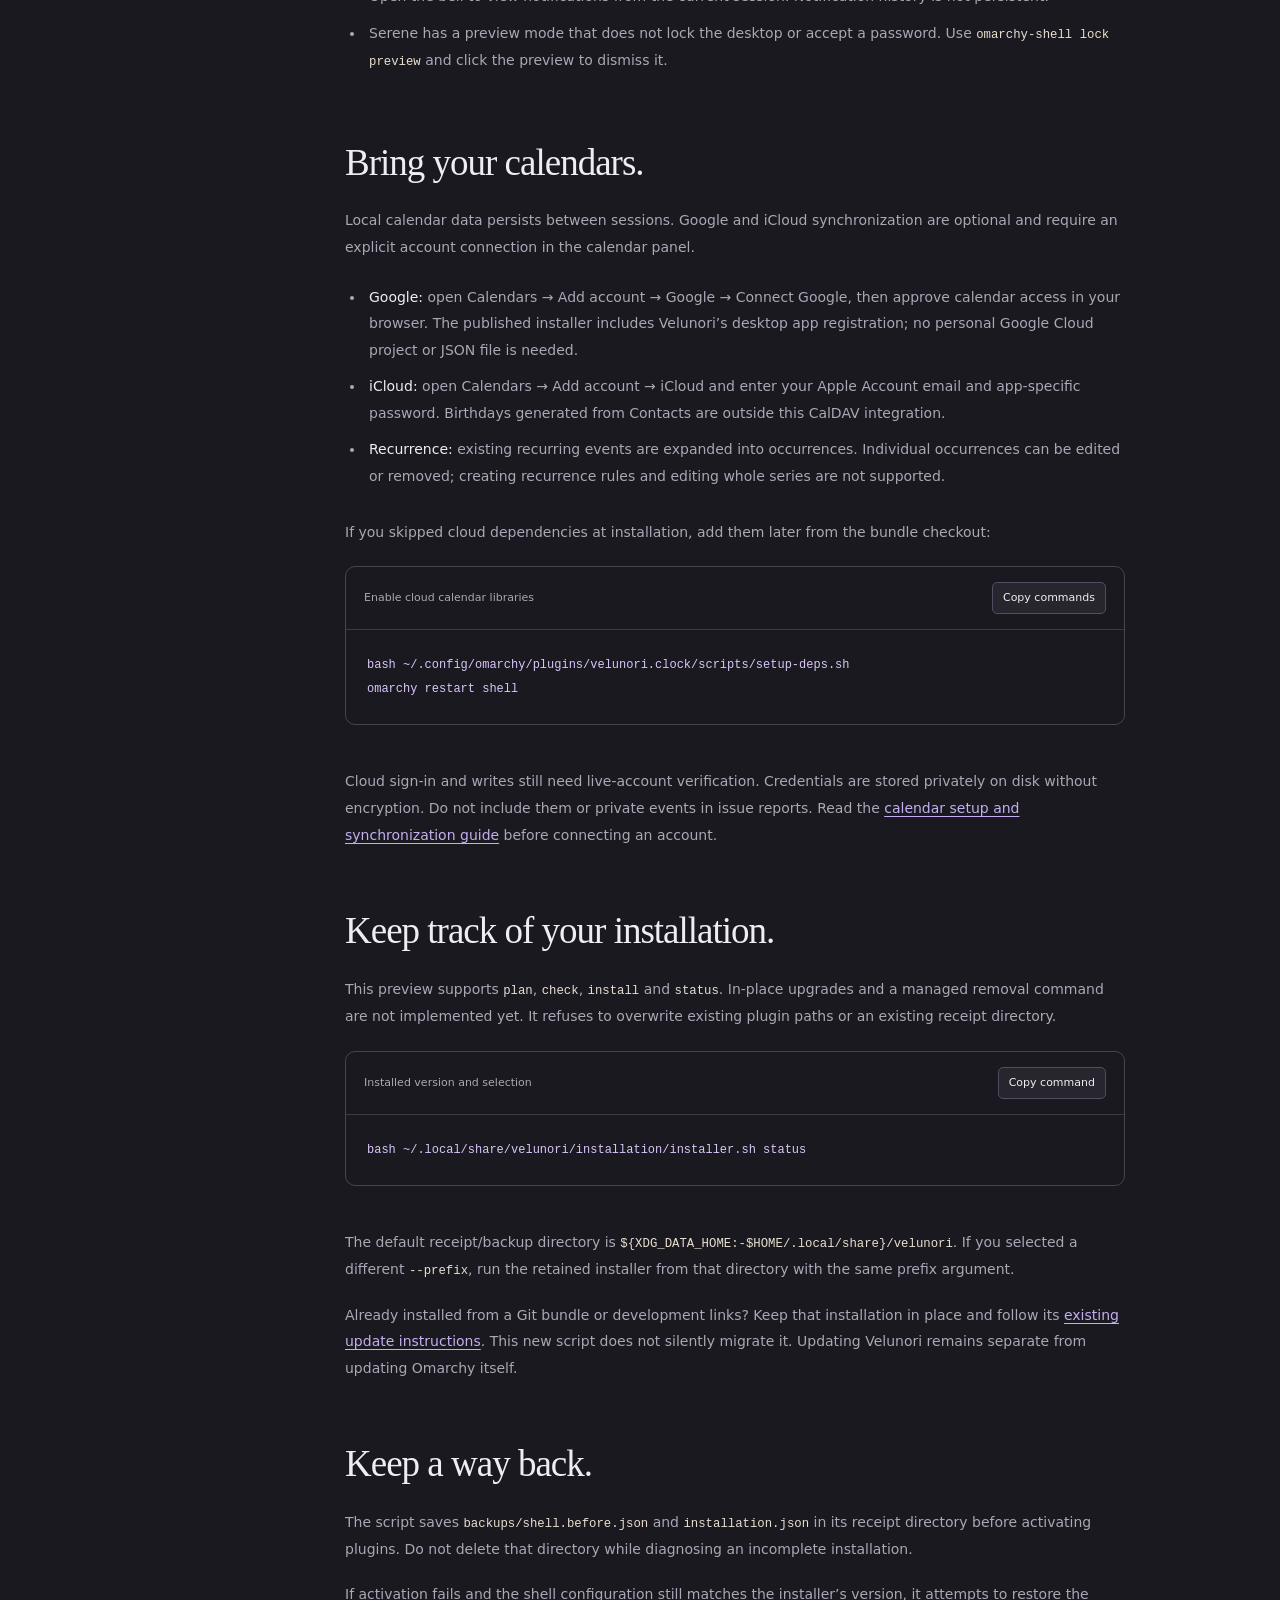
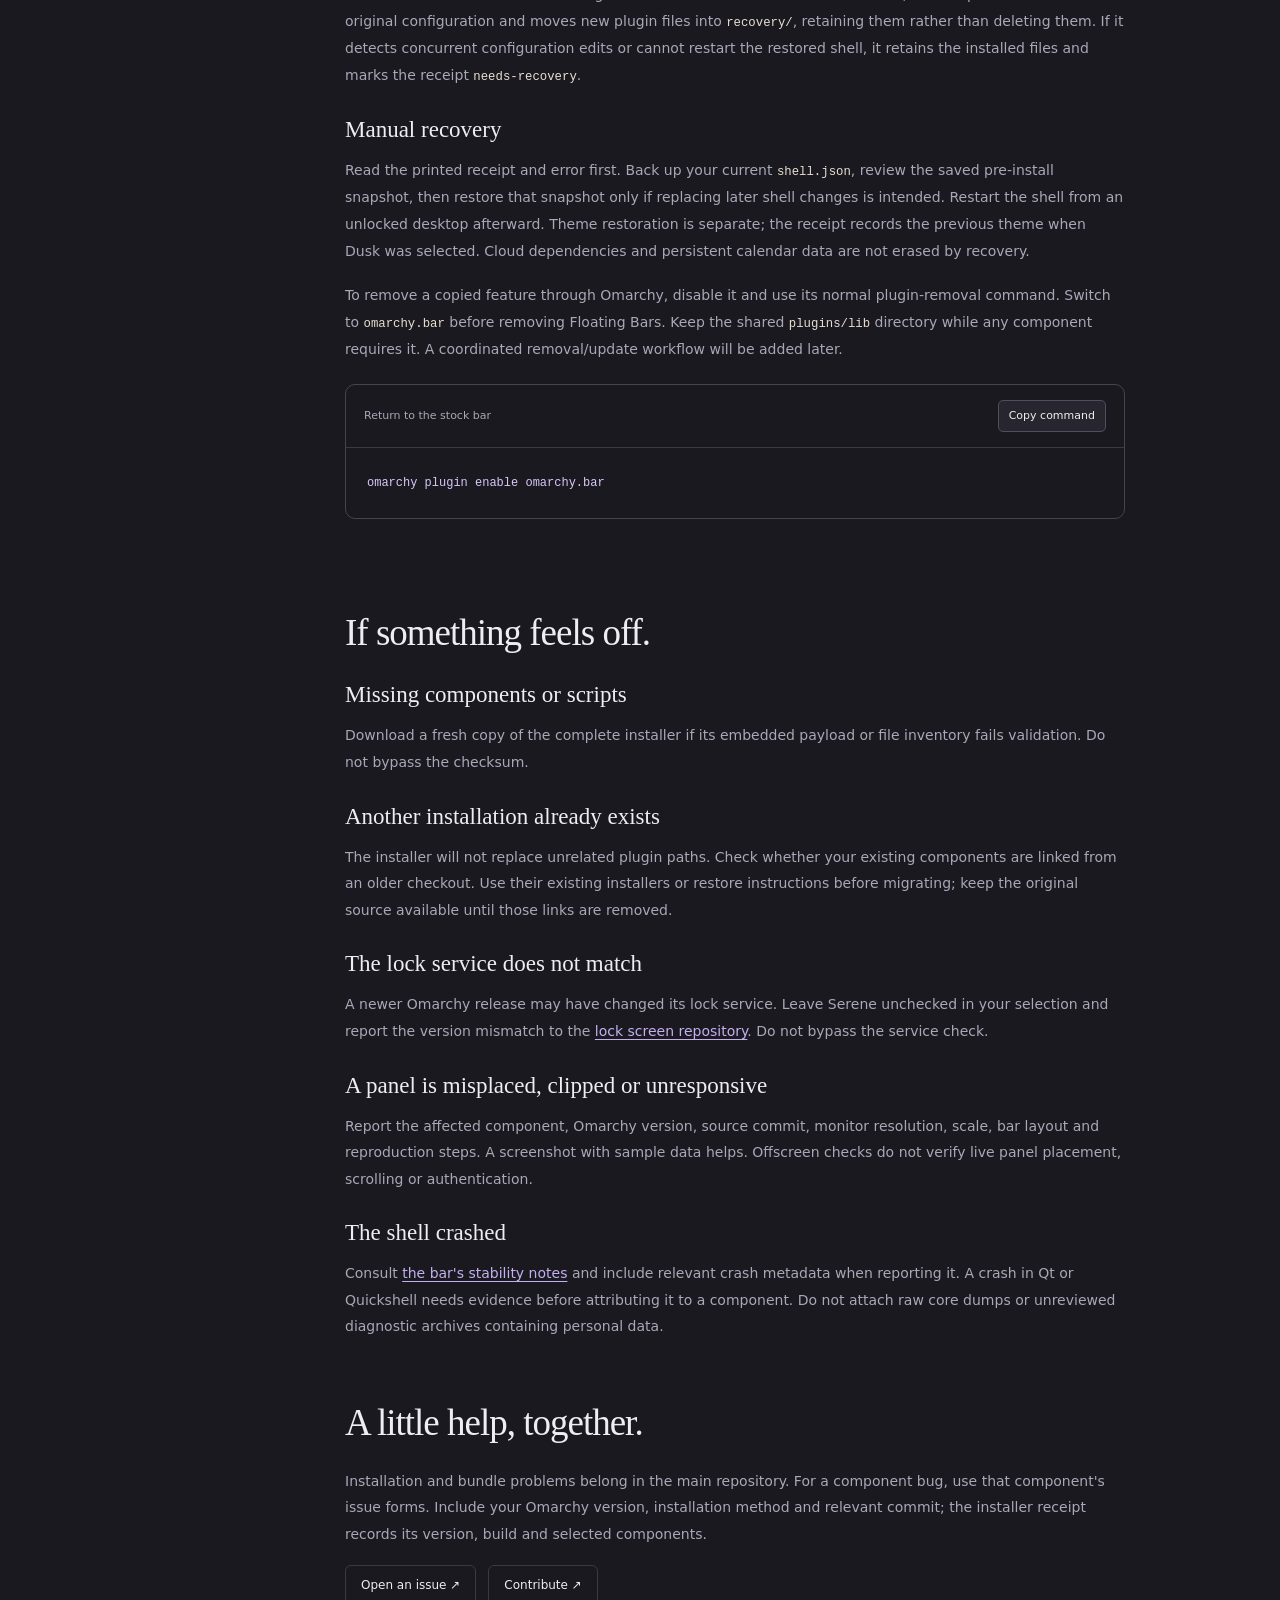
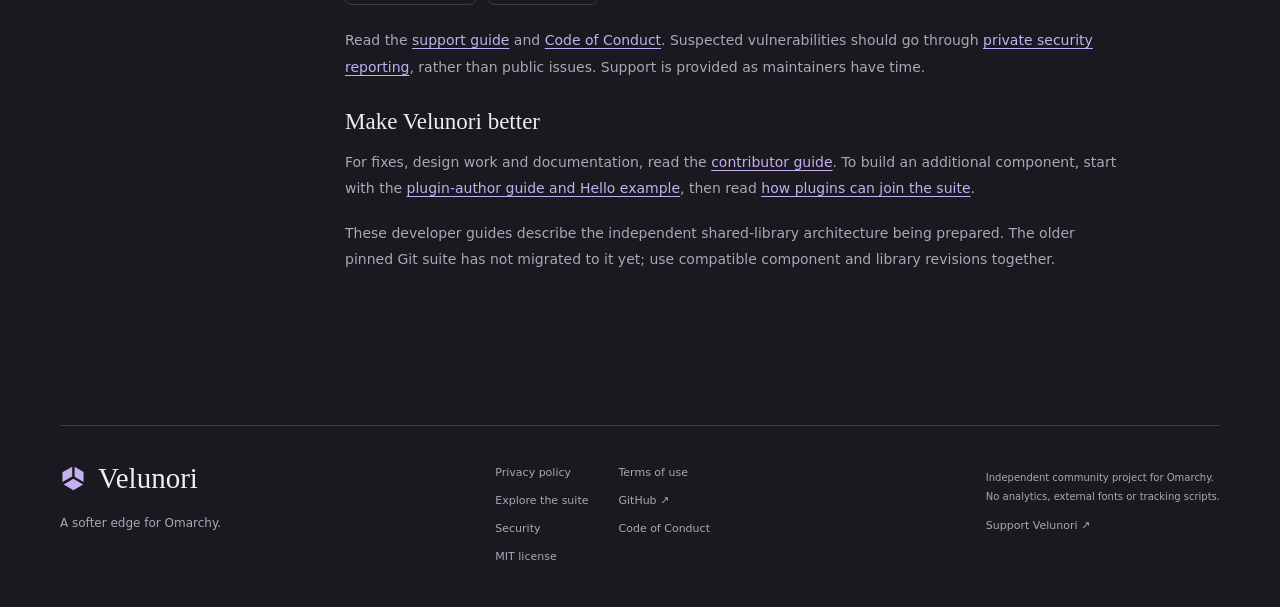
==== commit 6674155a: "Publish preview 2 installer and OAuth privacy pages" ====
--- a/guide.html
+++ b/guide.html
@@ -44,13 +44,13 @@
       <div class="guide-content">
         <section id="requirements" class="guide-section" aria-labelledby="requirements-title"><h2 id="requirements-title">Before you begin.</h2><p>Velunori needs an existing <a href="https://omarchy.org/">Omarchy</a> installation with the shell plugin API. Run the installer from an <strong>unlocked desktop terminal, as your normal user</strong>. Do not run it with <code>sudo</code>.</p><dl class="requirements-list"><dt>Omarchy</dt><dd>Components are checked on <strong>4.5.0-3</strong>. Other releases may need compatibility work; there is no promise of compatibility with every release. The lock screen installer checks that its service matches your installed Omarchy service.</dd><dt>Tools</dt><dd>Bash, Python 3, curl for downloading the installer, and the existing Omarchy commands. Python <code>venv</code>/pip is needed only when cloud libraries are selected. Components also use <code>pactl</code>, <code>ip</code>, <code>hyprctl</code>, <code>systemd-run</code> and <code>checkupdates</code>.</dd><dt>Network</dt><dd>Needed to download the installer and, if selected, install calendar dependencies. The component sources are included in the script. Weather and cloud synchronization also require network access.</dd><dt>Location</dt><dd>Plugins and the library are copied into the Omarchy plugins directory. Receipts, backups and the retained installer use <code>~/.local/share/velunori/installation</code> by default; no checkout or workspace shortcut is needed.</dd></dl><div class="guide-callout"><p><strong>What installation changes.</strong> Velunori enables the selected shell components, replaces their corresponding built-in panels and restarts the shell. If selected, the theme is applied immediately. It does not install system packages, run a system update, lock the desktop or connect calendar accounts.</p></div><p>Already using Velunori from individual source checkouts? The installer refuses to overwrite those links. Disable or remove that installation first, following each component's restore instructions.</p></section>
 
-        <section id="compatibility" class="guide-section" aria-labelledby="compatibility-title"><h2 id="compatibility-title">Compatibility, with evidence.</h2><p>Checked on <strong>16 November 2026</strong> against the component revisions pinned by <code>0.2.0-preview.1</code>, from which this installer is built. Fixture checks and the source build do not establish live installation compatibility.</p><div class="compatibility-table-wrap" role="region" aria-label="Compatibility results" tabindex="0"><table class="compatibility-table"><caption>Automated coverage and remaining live checks</caption><thead><tr><th scope="col">Environment or feature</th><th scope="col">Result</th><th scope="col">Scope</th></tr></thead><tbody><tr><th scope="row">Omarchy 4.5.0-3</th><td>Automated checks passed</td><td>The library and all nine component check scripts, in copied and symlinked layouts; offscreen UI and stand-in backends.</td></tr><tr><th scope="row">Calendar installation layouts</th><td>Passed</td><td>Copied and symlinked layouts; 17 Python tests also passed using the private calendar environment.</td></tr><tr><th scope="row">Quickshell / Qt</th><td>Observed environment</td><td>Quickshell 0.3.2.r7.g2b4501a-1; Qt 6.12.0. Finite checks do not establish that the documented host crash is fixed.</td></tr><tr><th scope="row">Other Omarchy versions</th><td>Unverified</td><td>No compatibility claim until checked on that version.</td></tr><tr><th scope="row">Live desktop installation</th><td>Pending</td><td>Shell integration, real panel placement, monitor scaling and input.</td></tr><tr><th scope="row">Google / iCloud</th><td>Live sync unverified</td><td>Tests cover local behavior and mocks; account sign-in and real bidirectional sync still need live checks.</td></tr><tr><th scope="row">Serene / Dusk / updates</th><td>Live checks pending</td><td>Serene uses a regular offscreen view, Dusk renders templates in a temporary home, and update tests use a stand-in. No locking, authentication, theme activation or system update was performed.</td></tr></tbody></table></div><p>Run <code>bash install.sh check --all</code> (or your component selection) on your own desktop before installation. A passing prerequisite check does not replace live validation. The known host crash investigation is documented in <a href="https://github.com/Velunori/bar/blob/main/docs/stability.md">the bar’s stability notes</a>.</p></section>
+        <section id="compatibility" class="guide-section" aria-labelledby="compatibility-title"><h2 id="compatibility-title">Compatibility, with evidence.</h2><p>Checked on <strong>16 November 2026</strong> against the component revisions pinned by <code>0.2.0-preview.2</code>, from which this installer is built. Fixture checks and the source build do not establish live installation compatibility.</p><div class="compatibility-table-wrap" role="region" aria-label="Compatibility results" tabindex="0"><table class="compatibility-table"><caption>Automated coverage and remaining live checks</caption><thead><tr><th scope="col">Environment or feature</th><th scope="col">Result</th><th scope="col">Scope</th></tr></thead><tbody><tr><th scope="row">Omarchy 4.5.0-3</th><td>Automated checks passed</td><td>The library and all nine component check scripts, in copied and symlinked layouts; offscreen UI and stand-in backends.</td></tr><tr><th scope="row">Calendar installation layouts</th><td>Passed</td><td>Copied and symlinked layouts; 30 Python tests also passed using the private calendar environment.</td></tr><tr><th scope="row">Quickshell / Qt</th><td>Observed environment</td><td>Quickshell 0.3.2.r7.g2b4501a-1; Qt 6.12.0. Finite checks do not establish that the documented host crash is fixed.</td></tr><tr><th scope="row">Other Omarchy versions</th><td>Unverified</td><td>No compatibility claim until checked on that version.</td></tr><tr><th scope="row">Live desktop installation</th><td>Pending</td><td>Shell integration, real panel placement, monitor scaling and input.</td></tr><tr><th scope="row">Google / iCloud</th><td>Live backend round trips passed</td><td>Google/iCloud sign-in, timed/all-day create/edit/delete, remote changes and conflict rejection passed. Live recurrence/DST edge cases, offline recovery and long-term refresh remain; <a href="https://github.com/Velunori/clock/blob/main/docs/live-calendar-validation.md">validation scope</a>.</td></tr><tr><th scope="row">Serene / Dusk / updates</th><td>Live checks pending</td><td>Serene uses a regular offscreen view, Dusk renders templates in a temporary home, and update tests use a stand-in. No locking, authentication, theme activation or system update was performed.</td></tr></tbody></table></div><p>Run <code>bash install.sh check --all</code> (or your component selection) on your own desktop before installation. A passing prerequisite check does not replace live validation. The known host crash investigation is documented in <a href="https://github.com/Velunori/bar/blob/main/docs/stability.md">the bar’s stability notes</a>.</p></section>
 
-        <section id="installation" class="guide-section" aria-labelledby="installation-title"><h2 id="installation-title">Choose your Velunori.</h2><p>The Guided selection supports the entire suite or individual components. The same self-contained script is used for every selection; its arguments choose what is installed. Without selection flags it asks you what to install in the terminal. Control Center does not require Floating Bars.</p><form class="install-options package-picker" id="install-options" data-installer-url="https://velunori.github.io/install.sh" hidden><fieldset><legend><span class="install-step">1</span> Choose your package</legend><div class="package-modes" role="group" aria-label="Installation profile"><button type="button" data-install-mode="all" aria-pressed="true">Entire suite</button><button type="button" data-install-mode="custom" aria-pressed="false">Choose components</button></div></fieldset><fieldset><legend><span class="install-step">2</span> Make it yours</legend><div class="package-components"><label class="package-component"><input type="checkbox" name="component" value="bar" data-title="Floating Bars" checked><span><strong>Floating Bars</strong><small>Island and Orbit; replaces your current bar.</small></span></label><label class="package-component"><input type="checkbox" name="component" value="clock" data-title="Clock &amp; Calendar" checked><span><strong>Clock &amp; Calendar</strong><small>Editable local calendars; cloud support is optional.</small></span></label><label class="package-component"><input type="checkbox" name="component" value="control-center" data-title="Control Center" checked><span><strong>Control Center</strong><small>Sound, network, displays, capture and reminders.</small></span></label><label class="package-component"><input type="checkbox" name="component" value="notifications" data-title="Notifications" checked><span><strong>Notifications</strong><small>Notification popups and session-only history.</small></span></label><label class="package-component"><input type="checkbox" name="component" value="menu" data-title="Menu" checked><span><strong>Menu</strong><small>Omarchy commands and prompts.</small></span></label><label class="package-component"><input type="checkbox" name="component" value="weather" data-title="Weather" checked><span><strong>Weather</strong><small>Cities and forecasts.</small></span></label><label class="package-component"><input type="checkbox" name="component" value="update" data-title="Update window" checked><span><strong>Update window</strong><small>Presentation for the system updater; runs no update.</small></span></label><label class="package-component"><input type="checkbox" name="component" value="lockscreen" data-title="Serene lock screen" checked><span><strong>Serene lock screen</strong><small>Optional Serene appearance; service compatibility checked.</small></span></label><label class="package-component"><input type="checkbox" name="component" value="theme" data-title="Dusk theme &amp; wallpaper" checked><span><strong>Dusk theme &amp; wallpaper</strong><small>Applies the Dusk palette and wallpaper.</small></span></label></div><div class="package-library" id="library-summary"><strong>Shared library included automatically</strong><small>Floating Bars is optional. Control Center can use your existing bar.</small></div><label class="cloud-choice"><input type="checkbox" name="cloud"><span><strong>Prepare Google / iCloud support</strong><small>Downloads calendar libraries. Sign in to accounts later.</small></span></label></fieldset><fieldset><legend><span class="install-step">3</span> Review and install</legend><p id="selection-summary" class="package-selection" aria-live="polite">9 components selected.</p><p id="selection-effects" class="fineprint">The suite includes Dusk and Serene. The script checks prerequisites and asks for confirmation.</p></fieldset></form><div class="code-window"><div class="code-heading"><span><span class="terminal-dots" aria-hidden="true">● ● ●</span> Your selected package</span><button class="copy-button" type="button" data-copy="install-code" hidden>Copy commands</button></div><pre><code id="install-code">curl -fsSL https://velunori.github.io/install.sh | bash -s -- --all</code></pre><div class="code-footer" id="install-summary" aria-live="polite">9 components · shared library · cloud libraries not selected</div></div><p class="copy-status" data-copy-status="install-code" aria-live="polite"></p><div class="installer-downloads"><a class="button button-outline" id="installer-download" href="downloads/velunori-0.2.0-preview.1.sh" download="velunori-install.sh">Download installer ↓</a><a class="text-link" href="downloads/velunori-0.2.0-preview.1.sh.sha256">SHA-256 ↗</a></div><div class="install-notes"><p><strong>Review before applying.</strong> The script checks prerequisites, prints your selection and asks you to confirm with yes or no. No installer plugin or bar icon is added.</p><p><strong>Your choices matter.</strong> Floating Bars changes your bar; Dusk applies a theme and wallpaper; Serene replaces lock-screen presentation. Leave them unchecked to retain those parts of your desktop.</p><p><strong>Ordinary copied files.</strong> No workspace shortcuts or source checkout are needed. Run without <code>sudo</code>; system packages are not installed automatically.</p><p class="fineprint">Preview release, checked on Omarchy 4.5.0-3. Other Omarchy versions are unverified.</p></div><h3>Inspect the plan first</h3><p>To choose interactively, run <code>curl -fsSL https://velunori.github.io/install.sh | bash</code>. The script reads choices from your terminal even though its source arrives through a pipe. After downloading the script, run <code>bash velunori-install.sh plan --components control-center</code> to inspect a selection without desktop queries or installation. Use <code>check</code> instead of <code>plan</code> for read-only prerequisite checks. The <code>install</code> action runs those checks itself and requires confirmation.</p><p>The supported component names are <code>bar</code>, <code>clock</code>, <code>control-center</code>, <code>notifications</code>, <code>menu</code>, <code>weather</code>, <code>update</code>, <code>lockscreen</code> and <code>theme</code>. Use <code>--all</code> or <code>--components clock,control-center</code>. Add <code>--cloud</code> only with the clock. The library is resolved automatically.</p><p>The payload contains the compatible source snapshot, including licenses. It creates real copied plugin and library directories, not source links. The embedded checksum detects corruption; it is not an independent publisher signature. Download only from the official published site and review the script/source before installation.</p></section>
+        <section id="installation" class="guide-section" aria-labelledby="installation-title"><h2 id="installation-title">Choose your Velunori.</h2><p>The Guided selection supports the entire suite or individual components. The same self-contained script is used for every selection; its arguments choose what is installed. Without selection flags it asks you what to install in the terminal. Control Center does not require Floating Bars.</p><form class="install-options package-picker" id="install-options" data-installer-url="https://velunori.github.io/install.sh" hidden><fieldset><legend><span class="install-step">1</span> Choose your package</legend><div class="package-modes" role="group" aria-label="Installation profile"><button type="button" data-install-mode="all" aria-pressed="true">Entire suite</button><button type="button" data-install-mode="custom" aria-pressed="false">Choose components</button></div></fieldset><fieldset><legend><span class="install-step">2</span> Make it yours</legend><div class="package-components"><label class="package-component"><input type="checkbox" name="component" value="bar" data-title="Floating Bars" checked><span><strong>Floating Bars</strong><small>Island and Orbit; replaces your current bar.</small></span></label><label class="package-component"><input type="checkbox" name="component" value="clock" data-title="Clock &amp; Calendar" checked><span><strong>Clock &amp; Calendar</strong><small>Editable local calendars; cloud support is optional.</small></span></label><label class="package-component"><input type="checkbox" name="component" value="control-center" data-title="Control Center" checked><span><strong>Control Center</strong><small>Sound, network, displays, capture and reminders.</small></span></label><label class="package-component"><input type="checkbox" name="component" value="notifications" data-title="Notifications" checked><span><strong>Notifications</strong><small>Notification popups and session-only history.</small></span></label><label class="package-component"><input type="checkbox" name="component" value="menu" data-title="Menu" checked><span><strong>Menu</strong><small>Omarchy commands and prompts.</small></span></label><label class="package-component"><input type="checkbox" name="component" value="weather" data-title="Weather" checked><span><strong>Weather</strong><small>Cities and forecasts.</small></span></label><label class="package-component"><input type="checkbox" name="component" value="update" data-title="Update window" checked><span><strong>Update window</strong><small>Presentation for the system updater; runs no update.</small></span></label><label class="package-component"><input type="checkbox" name="component" value="lockscreen" data-title="Serene lock screen" checked><span><strong>Serene lock screen</strong><small>Optional Serene appearance; service compatibility checked.</small></span></label><label class="package-component"><input type="checkbox" name="component" value="theme" data-title="Dusk theme &amp; wallpaper" checked><span><strong>Dusk theme &amp; wallpaper</strong><small>Applies the Dusk palette and wallpaper.</small></span></label></div><div class="package-library" id="library-summary"><strong>Shared library included automatically</strong><small>Floating Bars is optional. Control Center can use your existing bar.</small></div><label class="cloud-choice"><input type="checkbox" name="cloud"><span><strong>Prepare Google / iCloud support</strong><small>Downloads calendar libraries. Sign in to accounts later.</small></span></label></fieldset><fieldset><legend><span class="install-step">3</span> Review and install</legend><p id="selection-summary" class="package-selection" aria-live="polite">9 components selected.</p><p id="selection-effects" class="fineprint">The suite includes Dusk and Serene. The script checks prerequisites and asks for confirmation.</p></fieldset></form><div class="code-window"><div class="code-heading"><span><span class="terminal-dots" aria-hidden="true">● ● ●</span> Your selected package</span><button class="copy-button" type="button" data-copy="install-code" hidden>Copy commands</button></div><pre><code id="install-code">curl -fsSL https://velunori.github.io/install.sh | bash -s -- --all</code></pre><div class="code-footer" id="install-summary" aria-live="polite">9 components · shared library · cloud libraries not selected</div></div><p class="copy-status" data-copy-status="install-code" aria-live="polite"></p><div class="installer-downloads"><a class="button button-outline" id="installer-download" href="downloads/velunori-0.2.0-preview.2.sh" download="velunori-install.sh">Download installer ↓</a><a class="text-link" href="downloads/velunori-0.2.0-preview.2.sh.sha256">SHA-256 ↗</a></div><div class="install-notes"><p><strong>Review before applying.</strong> The script checks prerequisites, prints your selection and asks you to confirm with yes or no. No installer plugin or bar icon is added.</p><p><strong>Your choices matter.</strong> Floating Bars changes your bar; Dusk applies a theme and wallpaper; Serene replaces lock-screen presentation. Leave them unchecked to retain those parts of your desktop.</p><p><strong>Ordinary copied files.</strong> No workspace shortcuts or source checkout are needed. Run without <code>sudo</code>; system packages are not installed automatically.</p><p class="fineprint">Preview release, checked on Omarchy 4.5.0-3. Other Omarchy versions are unverified.</p></div><h3>Inspect the plan first</h3><p>To choose interactively, run <code>curl -fsSL https://velunori.github.io/install.sh | bash</code>. The script reads choices from your terminal even though its source arrives through a pipe. After downloading the script, run <code>bash velunori-install.sh plan --components control-center</code> to inspect a selection without desktop queries or installation. Use <code>check</code> instead of <code>plan</code> for read-only prerequisite checks. The <code>install</code> action runs those checks itself and requires confirmation.</p><p>The supported component names are <code>bar</code>, <code>clock</code>, <code>control-center</code>, <code>notifications</code>, <code>menu</code>, <code>weather</code>, <code>update</code>, <code>lockscreen</code> and <code>theme</code>. Use <code>--all</code> or <code>--components clock,control-center</code>. Add <code>--cloud</code> only with the clock. The library is resolved automatically.</p><p>The payload contains the compatible source snapshot, including licenses. It creates real copied plugin and library directories, not source links. The embedded checksum detects corruption; it is not an independent publisher signature. Download only from the official published site and review the script/source before installation.</p></section>
 
         <section id="first-steps" class="guide-section" aria-labelledby="first-title"><h2 id="first-title">Make it yours.</h2><p>Open <strong>Appearance</strong> from Control Center, or use the command below. Choose Island or Orbit, pick Lavender, Mint or Pearl, and set your animation preference. Preview changes on your desktop, then Apply or Cancel.</p><div class="code-window"><div class="code-heading"><span>Appearance settings</span><button class="copy-button" type="button" data-copy="appearance-code" hidden>Copy commands</button></div><pre><code id="appearance-code">omarchy-shell velunori settings</code></pre></div><p class="copy-status" data-copy-status="appearance-code" aria-live="polite"></p><ul><li>Use the calendar's source filters and selected-day agenda. Local calendars remain available without connecting an account.</li><li>Manage saved weather cities from the forecast panel. The primary city appears in the bar.</li><li>Open the bell to view notifications from the current session. Notification history is not persistent.</li><li>Serene has a preview mode that does not lock the desktop or accept a password. Use <code>omarchy-shell lock preview</code> and click the preview to dismiss it.</li></ul></section>
 
-        <section id="calendar" class="guide-section" aria-labelledby="calendar-title"><h2 id="calendar-title">Bring your calendars.</h2><p>Local calendar data persists between sessions. Google and iCloud synchronization are optional and require an explicit account connection in the calendar panel.</p><ul><li><strong>Google:</strong> uses desktop OAuth. Follow the component's setup guide for OAuth client configuration and authorization.</li><li><strong>iCloud:</strong> uses an app-specific password. Enter it only in the account connection flow.</li><li><strong>Recurrence:</strong> existing recurring events are expanded into occurrences. Individual occurrences can be edited or removed; creating recurrence rules and editing whole series are not supported.</li></ul><p>If you skipped cloud dependencies at installation, add them later from the bundle checkout:</p><div class="code-window"><div class="code-heading"><span>Enable cloud calendar libraries</span><button class="copy-button" type="button" data-copy="calendar-code" hidden>Copy commands</button></div><pre><code id="calendar-code">bash ~/.config/omarchy/plugins/velunori.clock/scripts/setup-deps.sh
+        <section id="calendar" class="guide-section" aria-labelledby="calendar-title"><h2 id="calendar-title">Bring your calendars.</h2><p>Local calendar data persists between sessions. Google and iCloud synchronization are optional and require an explicit account connection in the calendar panel.</p><ul><li><strong>Google:</strong> open Calendars → Add account → Google → Connect Google, then approve calendar access in your browser. The published installer includes Velunori’s desktop app registration; no personal Google Cloud project or JSON file is needed.</li><li><strong>iCloud:</strong> open Calendars → Add account → iCloud and enter your Apple Account email and app-specific password. Birthdays generated from Contacts are outside this CalDAV integration.</li><li><strong>Recurrence:</strong> existing recurring events are expanded into occurrences. Individual occurrences can be edited or removed; creating recurrence rules and editing whole series are not supported.</li></ul><p>If you skipped cloud dependencies at installation, add them later from the bundle checkout:</p><div class="code-window"><div class="code-heading"><span>Enable cloud calendar libraries</span><button class="copy-button" type="button" data-copy="calendar-code" hidden>Copy commands</button></div><pre><code id="calendar-code">bash ~/.config/omarchy/plugins/velunori.clock/scripts/setup-deps.sh
 omarchy restart shell</code></pre></div><p class="copy-status" data-copy-status="calendar-code" aria-live="polite"></p><p>Cloud sign-in and writes still need live-account verification. Credentials are stored privately on disk without encryption. Do not include them or private events in issue reports. Read the <a href="https://github.com/Velunori/clock/blob/main/docs/calendar-sync.md">calendar setup and synchronization guide</a> before connecting an account.</p></section>
 
         <section id="updating" class="guide-section" aria-labelledby="updating-title"><h2 id="updating-title">Keep track of your installation.</h2><p>This preview supports <code>plan</code>, <code>check</code>, <code>install</code> and <code>status</code>. In-place upgrades and a managed removal command are not implemented yet. It refuses to overwrite existing plugin paths or an existing receipt directory.</p><div class="code-window"><div class="code-heading"><span>Installed version and selection</span><button class="copy-button" type="button" data-copy="update-code" hidden>Copy command</button></div><pre><code id="update-code">bash ~/.local/share/velunori/installation/installer.sh status</code></pre></div><p class="copy-status" data-copy-status="update-code" aria-live="polite"></p><p>The default receipt/backup directory is <code>${XDG_DATA_HOME:-$HOME/.local/share}/velunori</code>. If you selected a different <code>--prefix</code>, run the retained installer from that directory with the same prefix argument.</p><p>Already installed from a Git bundle or development links? Keep that installation in place and follow its <a href="https://github.com/Velunori/velunori#update-the-suite">existing update instructions</a>. This new script does not silently migrate it. Updating Velunori remains separate from updating Omarchy itself.</p></section>
@@ -63,6 +63,6 @@
       </div>
     </div>
   </main>
-  <footer class="site-footer container"><div><a class="brand" href="index.html"><img src="assets/mark.svg" width="26" height="26" alt="">Velunori</a><p>A softer edge for Omarchy.</p></div><nav aria-label="Footer navigation"><a href="index.html#tour">Explore the suite</a><a href="https://github.com/Velunori">GitHub ↗</a><a href="https://github.com/Velunori/.github/blob/main/SECURITY.md">Security</a><a href="https://github.com/Velunori/.github/blob/main/CODE_OF_CONDUCT.md">Code of Conduct</a><a href="https://github.com/Velunori/velunori/blob/main/LICENSE">MIT license</a></nav><span class="footer-note">Independent community project for Omarchy.<br>No analytics, external fonts or tracking scripts.<br><a class="donation-link" href="https://revolut.me/szalikdev" rel="external">Support Velunori ↗</a></span></footer>
+  <footer class="site-footer container"><div><a class="brand" href="index.html"><img src="assets/mark.svg" width="26" height="26" alt="">Velunori</a><p>A softer edge for Omarchy.</p></div><nav aria-label="Footer navigation"><a href="privacy.html">Privacy policy</a><a href="terms.html">Terms of use</a><a href="index.html#tour">Explore the suite</a><a href="https://github.com/Velunori">GitHub ↗</a><a href="https://github.com/Velunori/.github/blob/main/SECURITY.md">Security</a><a href="https://github.com/Velunori/.github/blob/main/CODE_OF_CONDUCT.md">Code of Conduct</a><a href="https://github.com/Velunori/velunori/blob/main/LICENSE">MIT license</a></nav><span class="footer-note">Independent community project for Omarchy.<br>No analytics, external fonts or tracking scripts.<br><a class="donation-link" href="https://revolut.me/szalikdev" rel="external">Support Velunori ↗</a></span></footer>
 </body>
 </html>
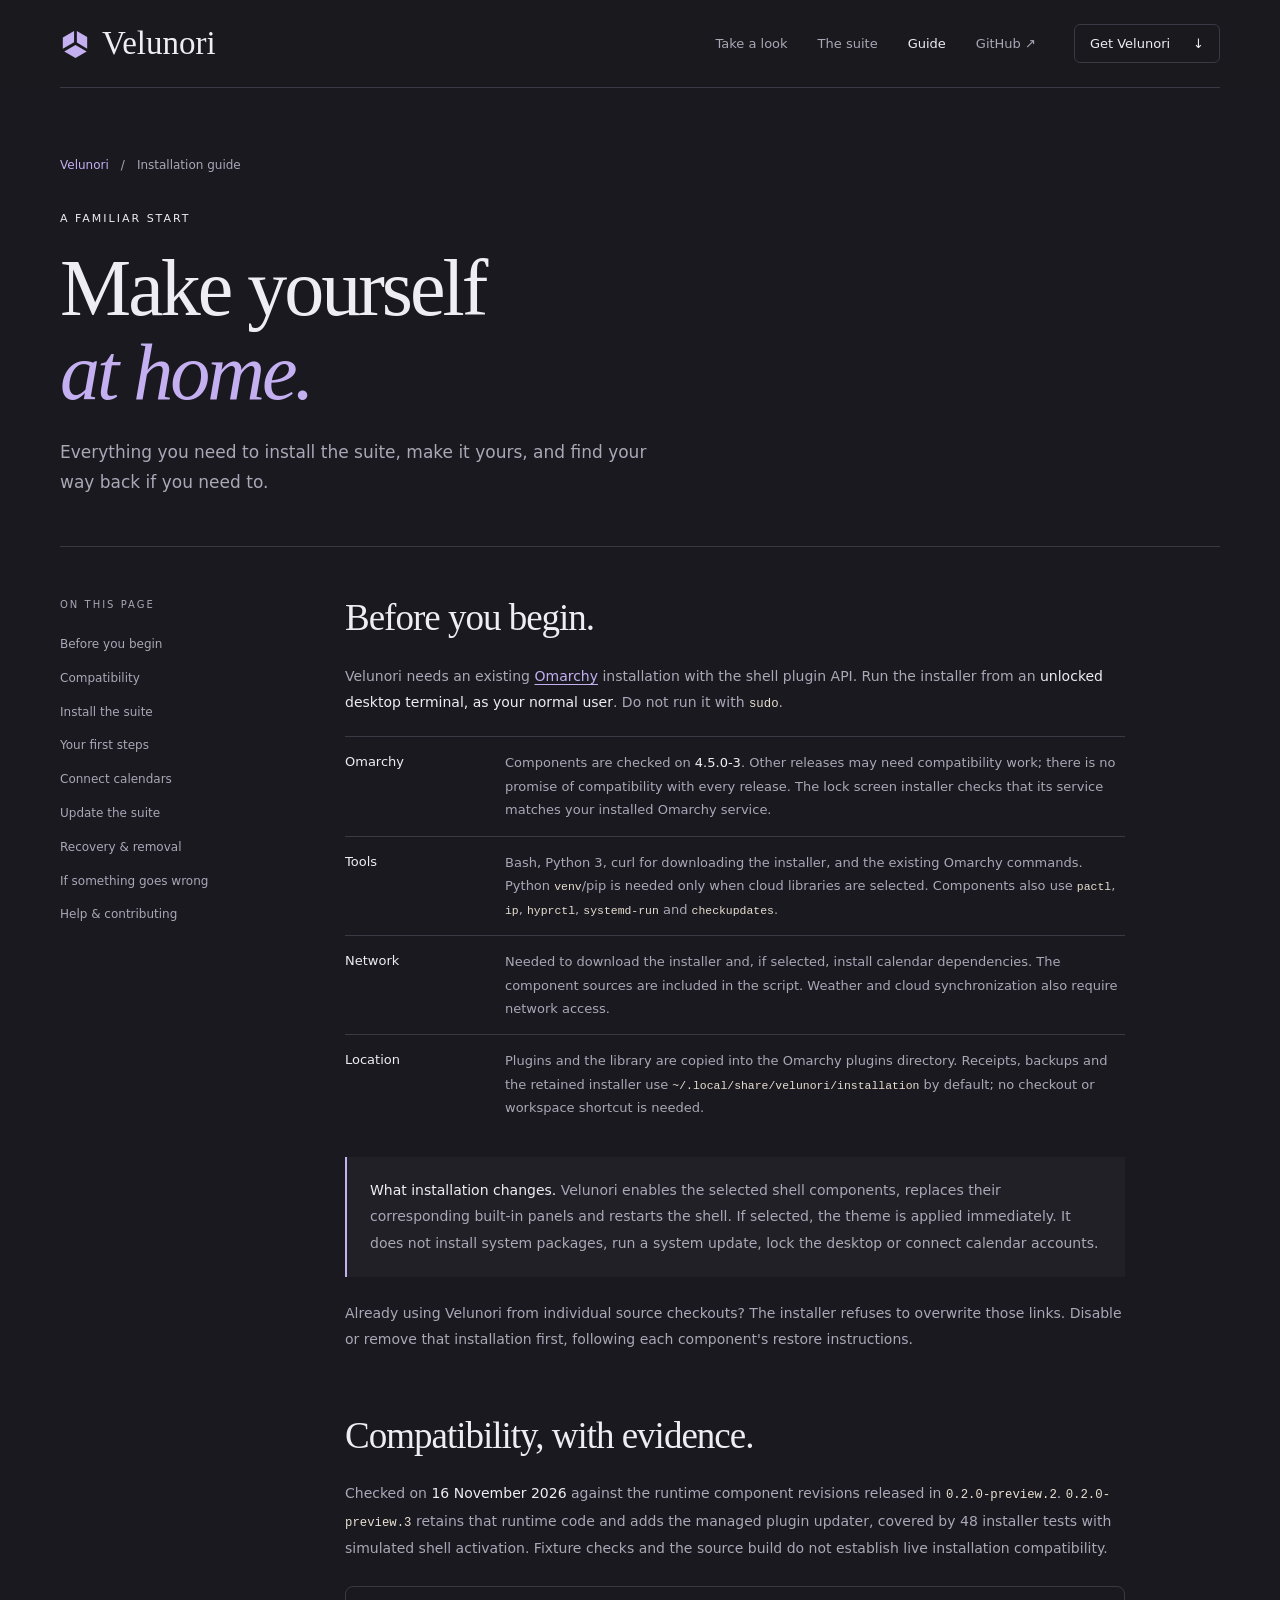
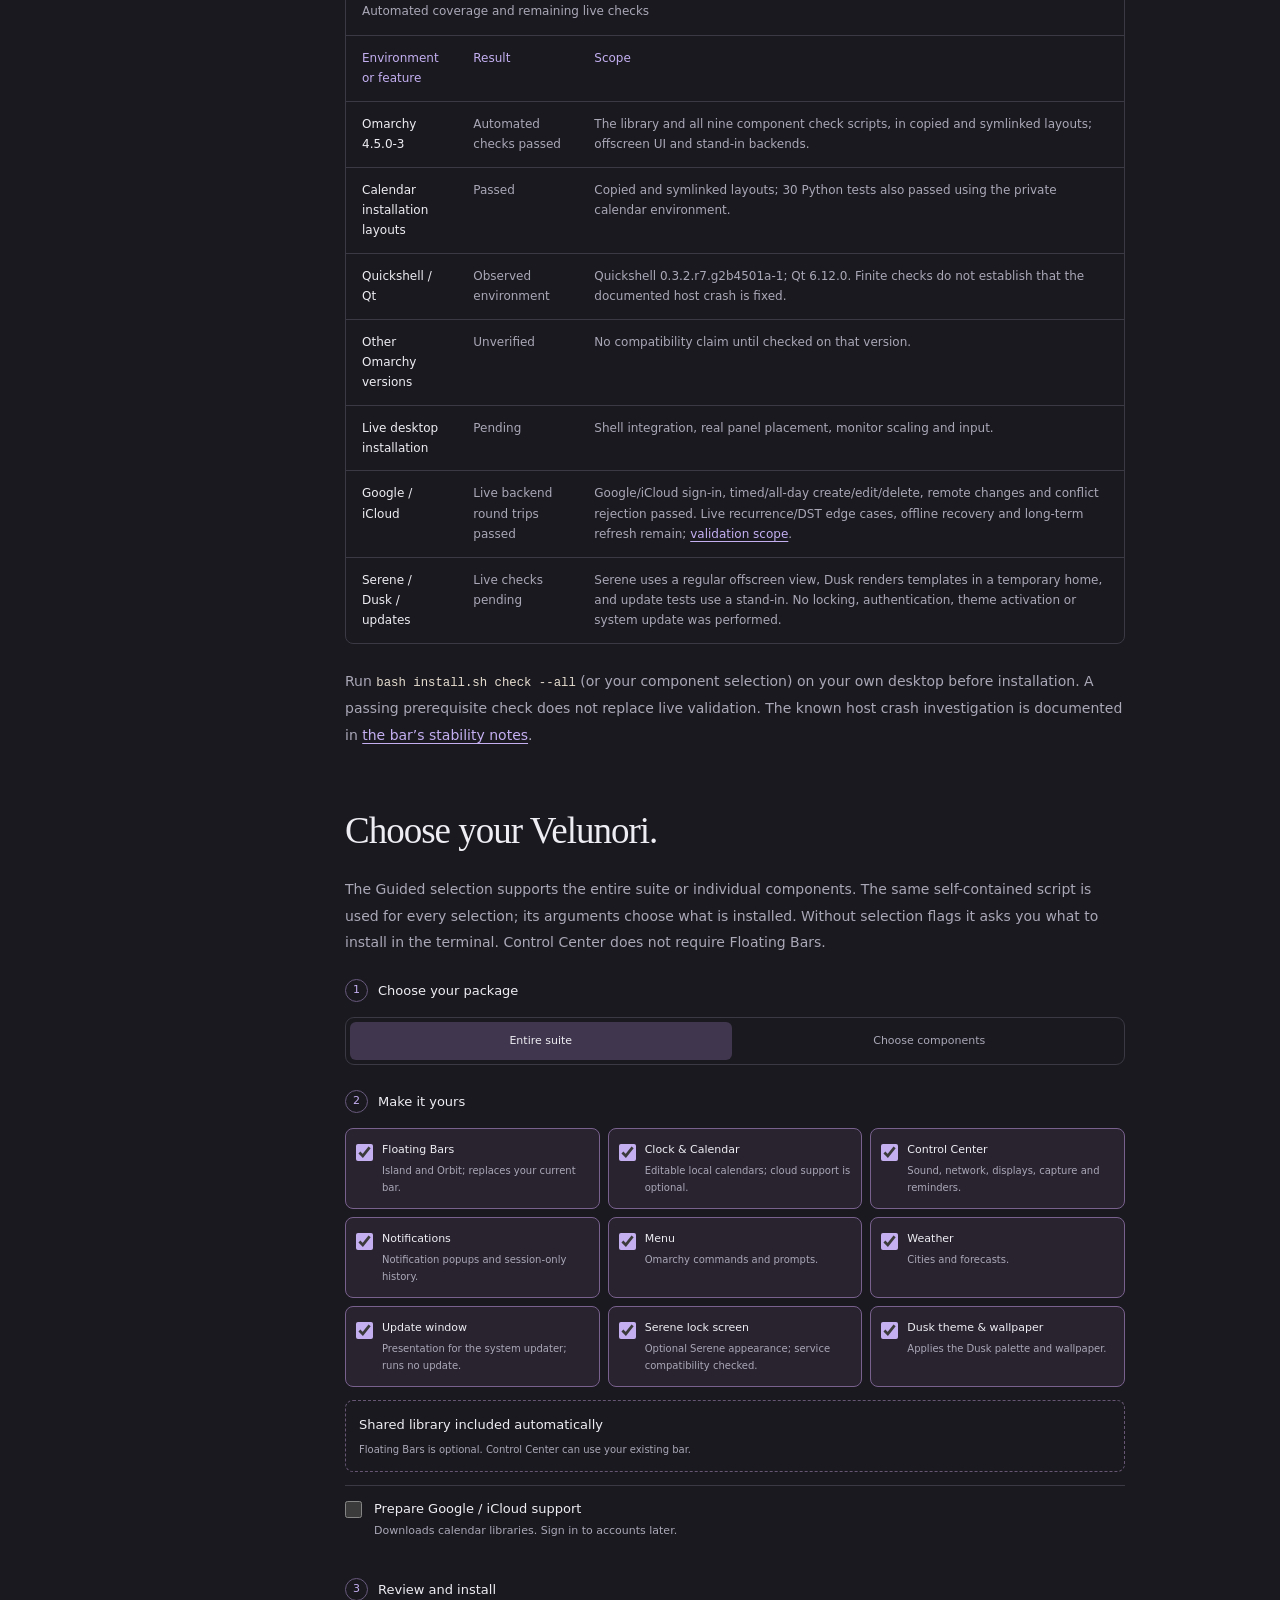
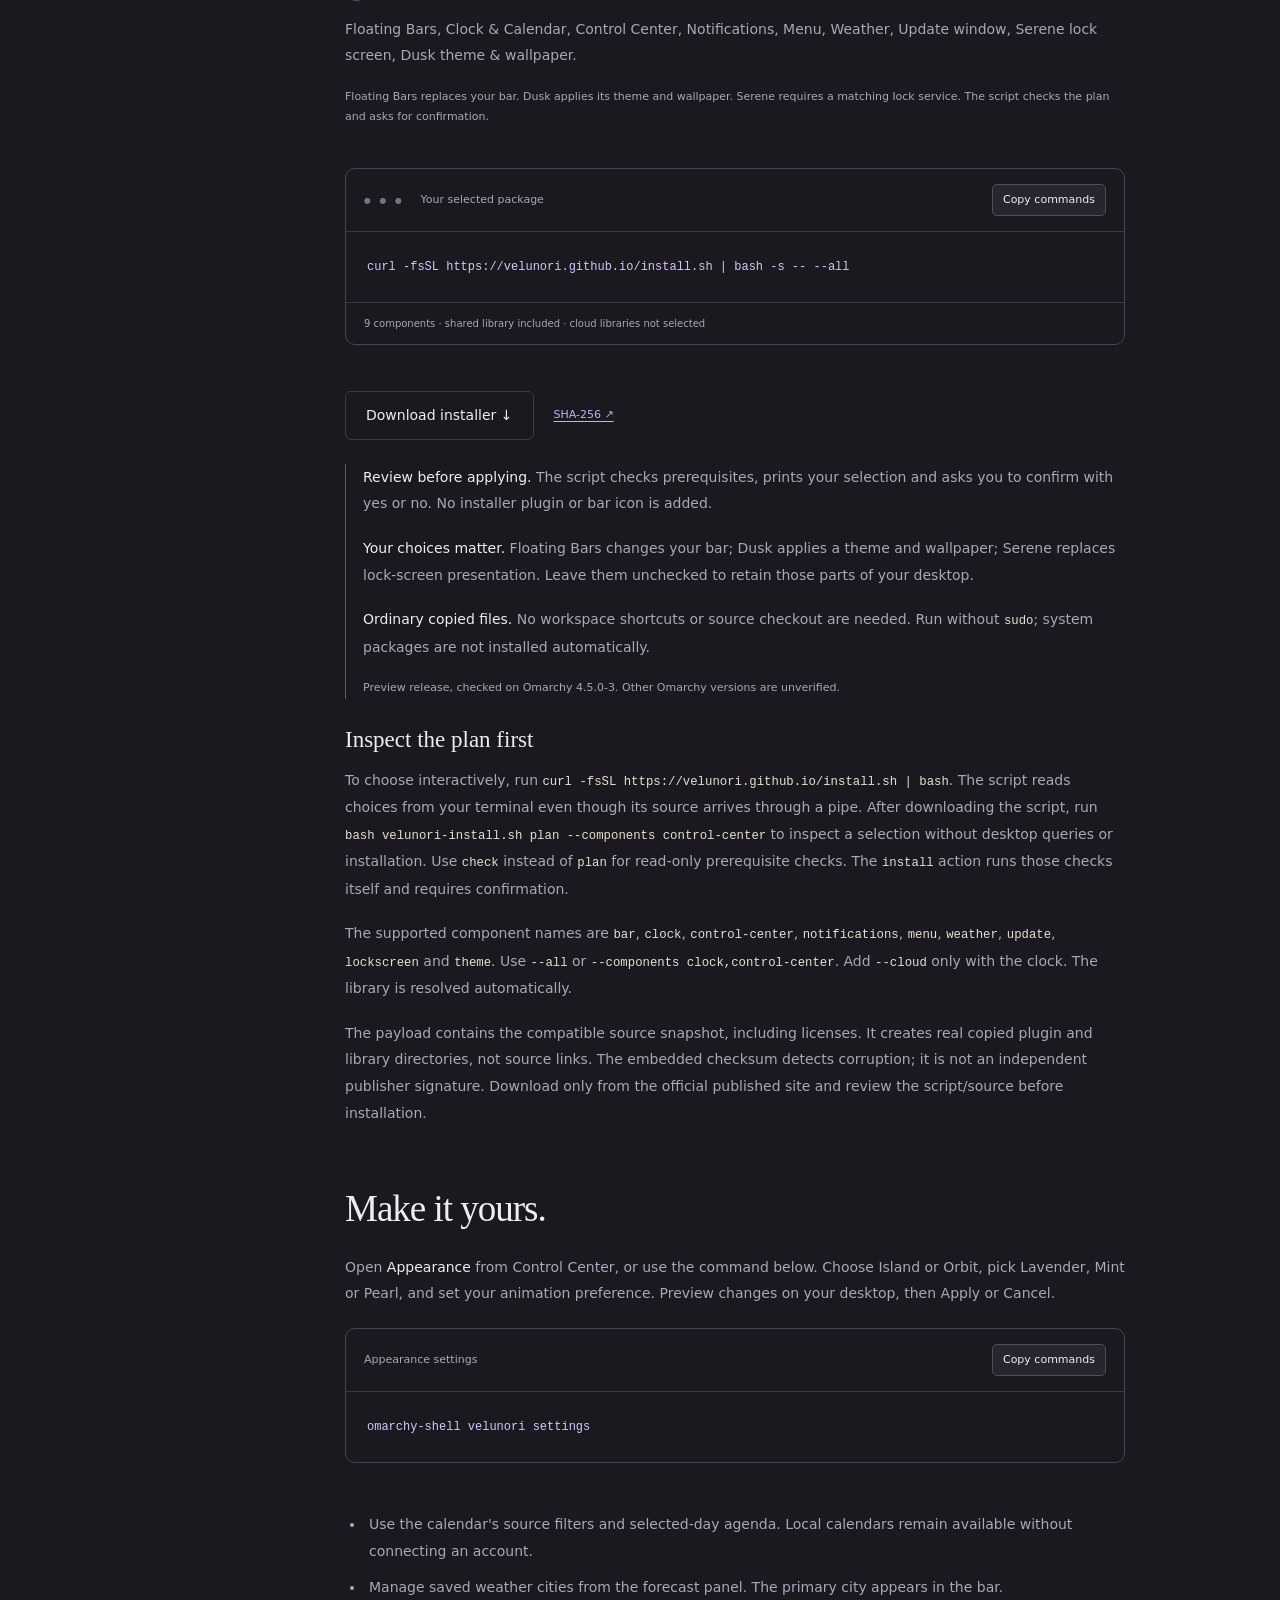
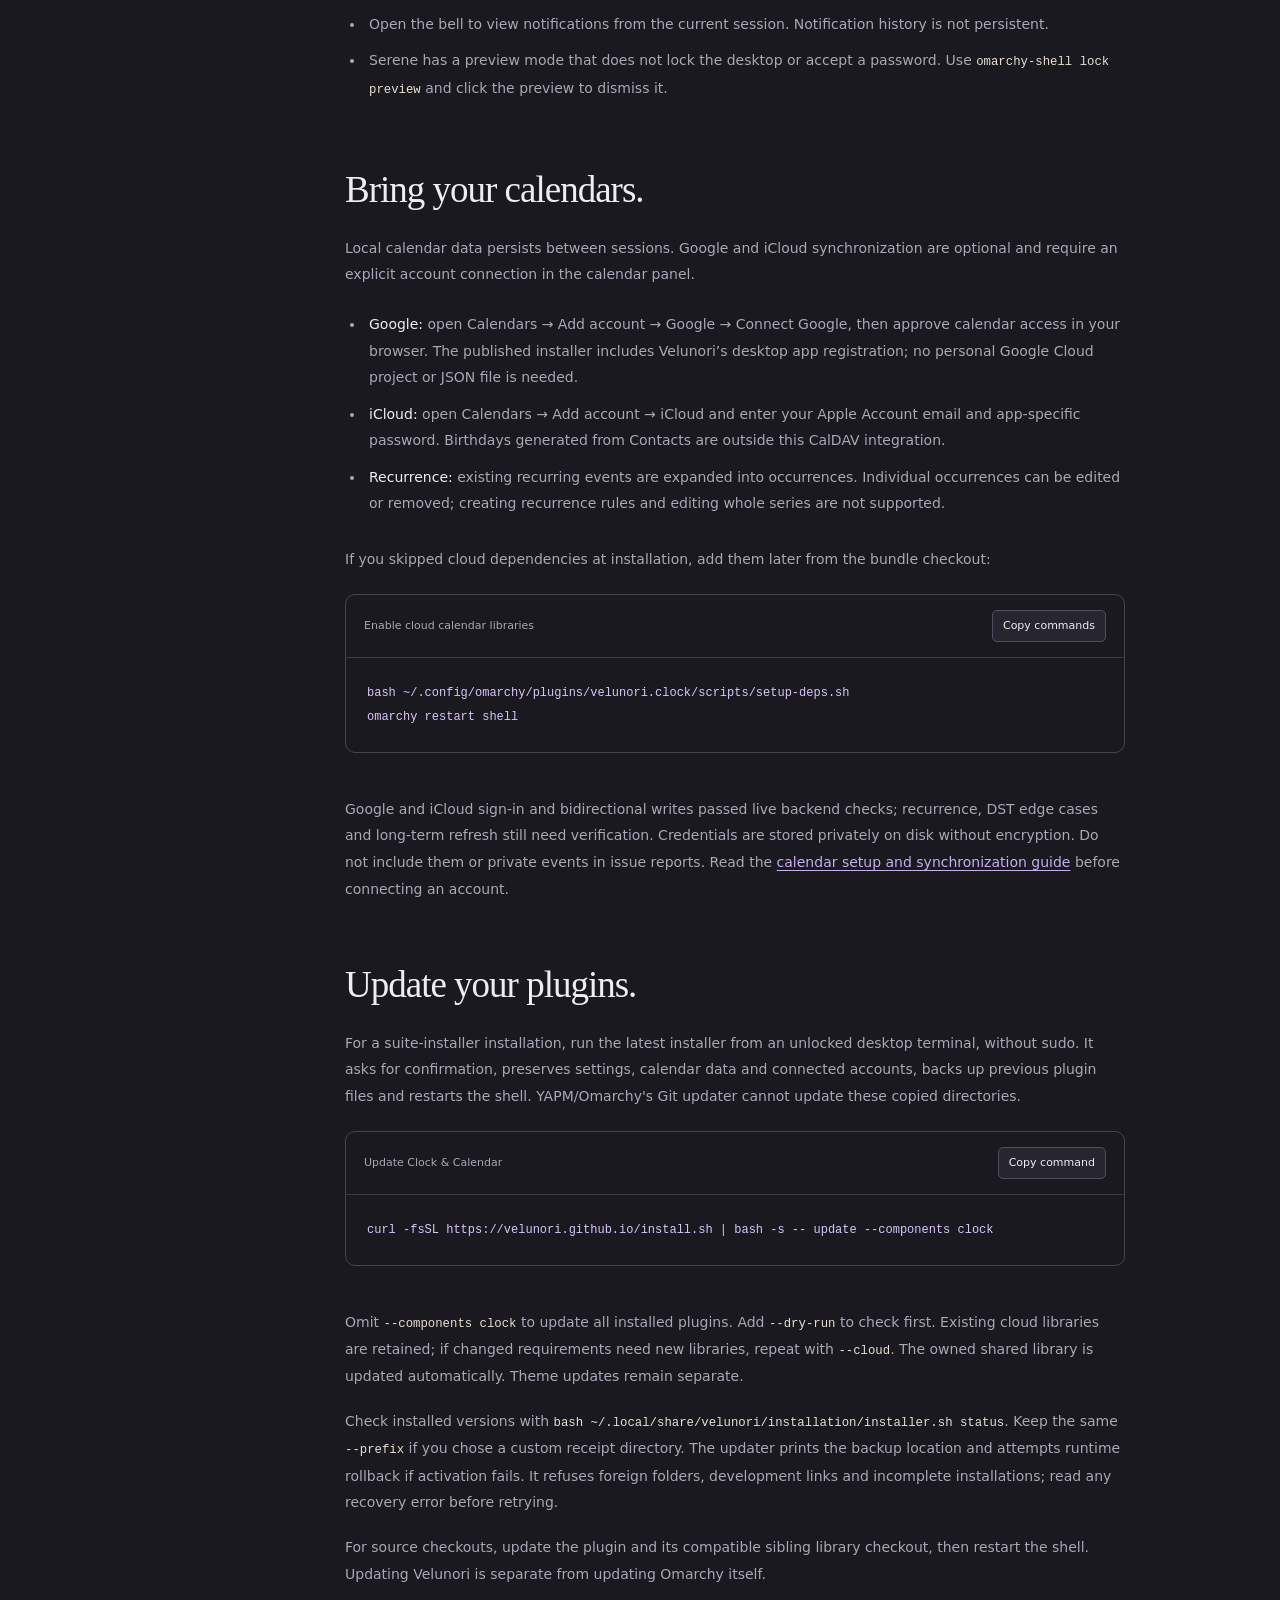
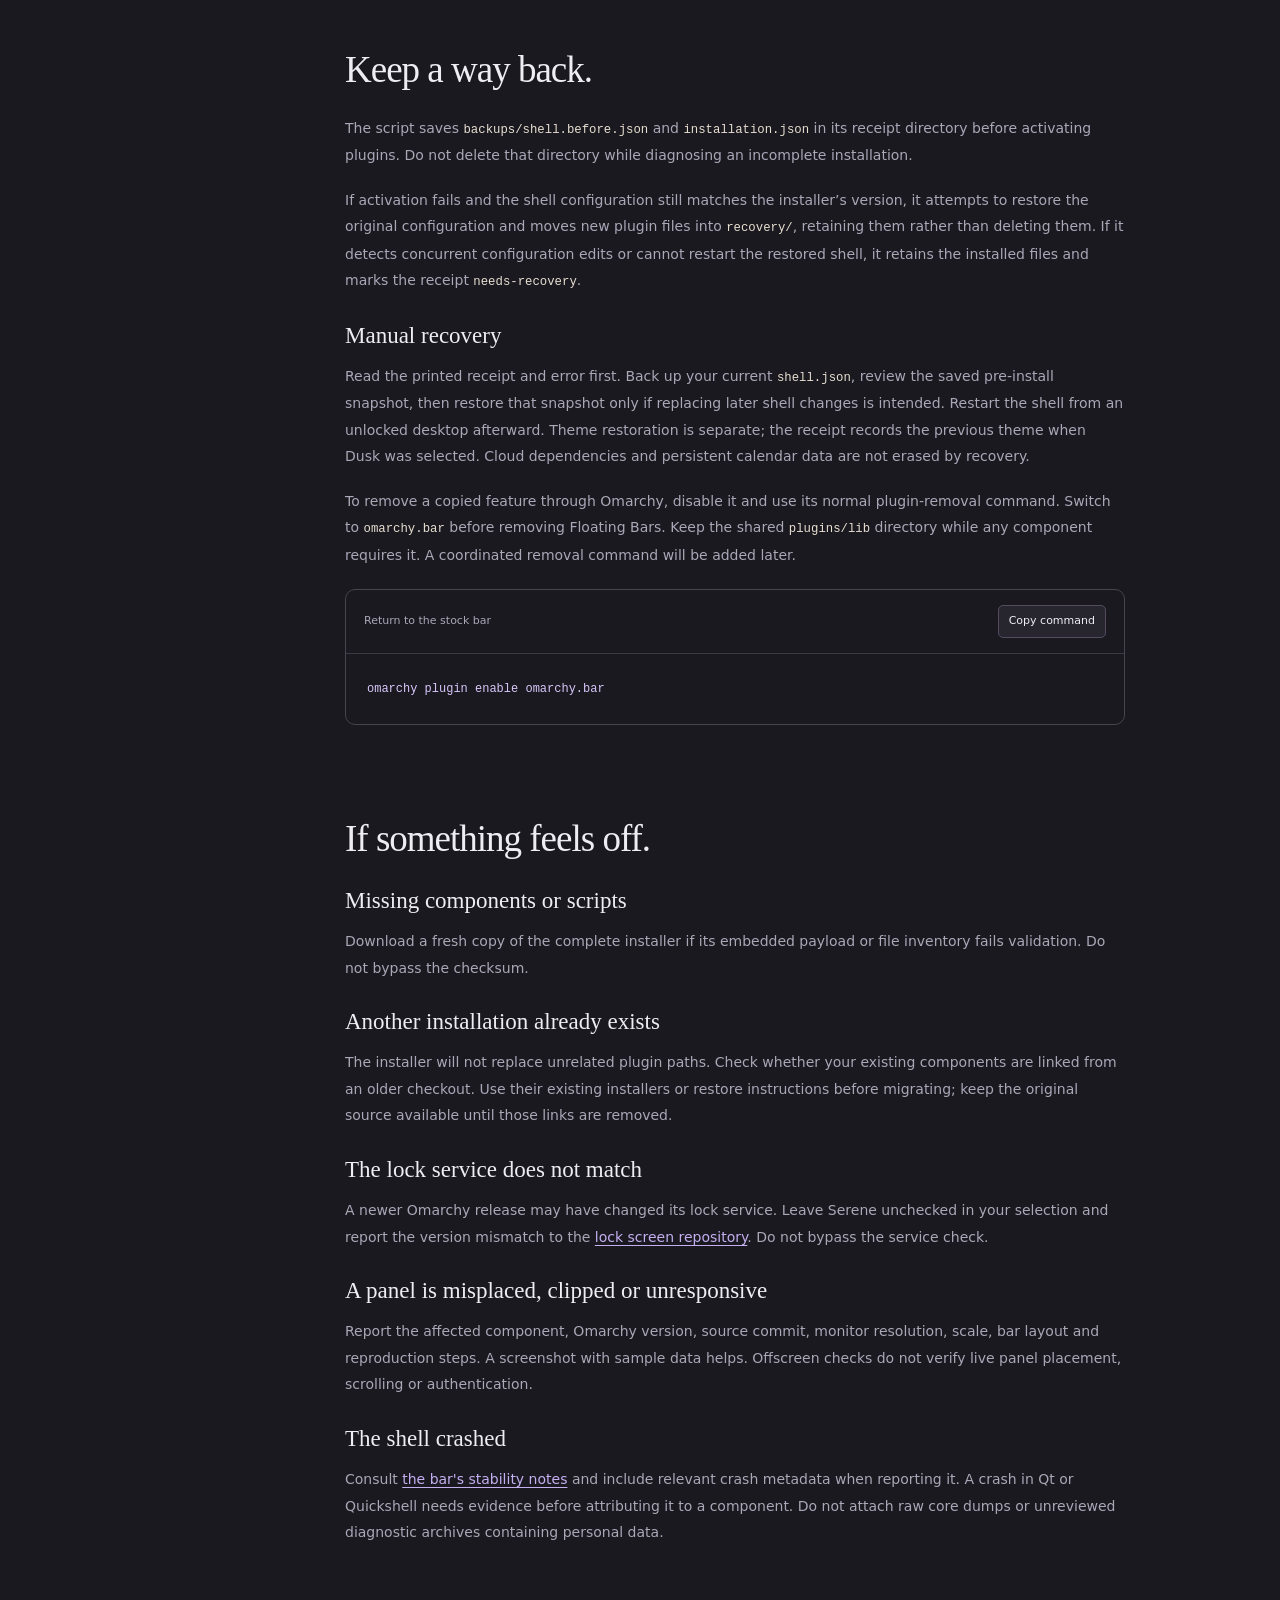
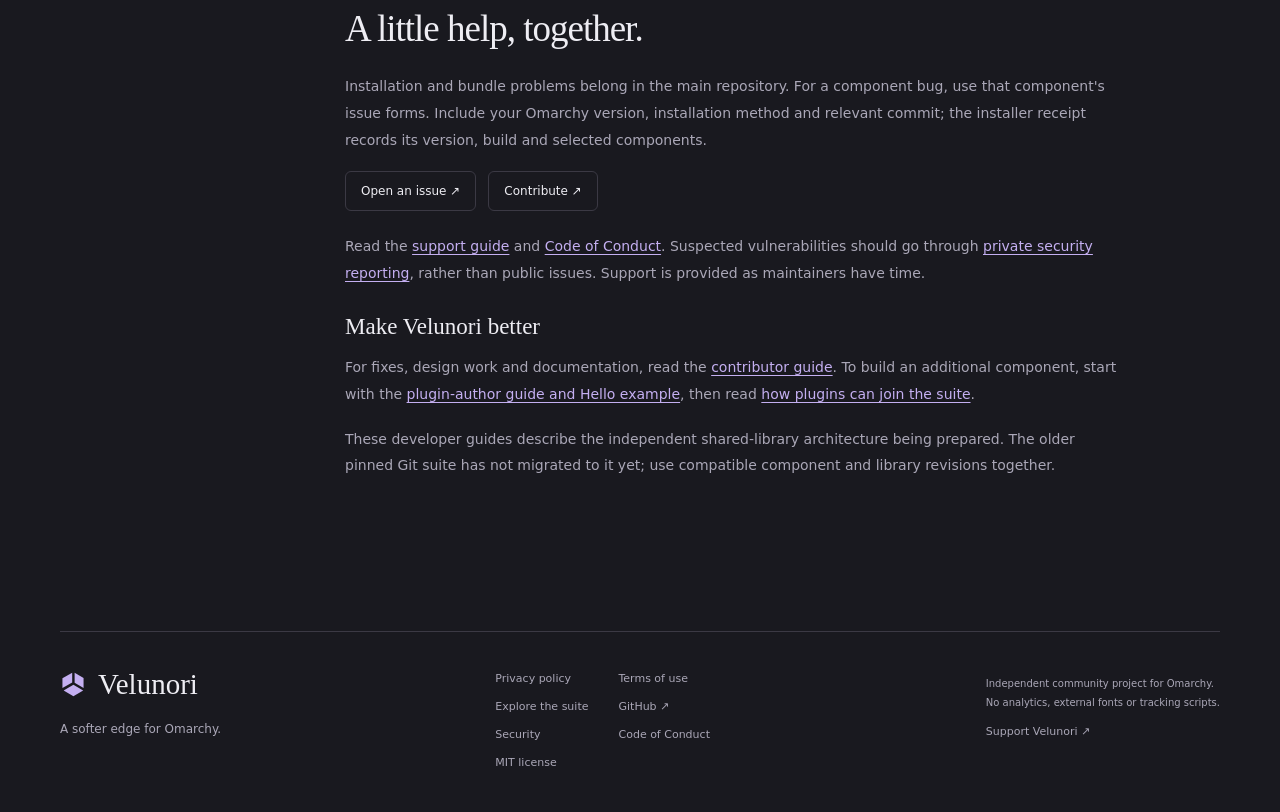
==== commit b3e35f70: "Release plugin updater and document Clock updates Refs Velunori/clock#1" ====
--- a/guide.html
+++ b/guide.html
@@ -44,18 +44,18 @@
       <div class="guide-content">
         <section id="requirements" class="guide-section" aria-labelledby="requirements-title"><h2 id="requirements-title">Before you begin.</h2><p>Velunori needs an existing <a href="https://omarchy.org/">Omarchy</a> installation with the shell plugin API. Run the installer from an <strong>unlocked desktop terminal, as your normal user</strong>. Do not run it with <code>sudo</code>.</p><dl class="requirements-list"><dt>Omarchy</dt><dd>Components are checked on <strong>4.5.0-3</strong>. Other releases may need compatibility work; there is no promise of compatibility with every release. The lock screen installer checks that its service matches your installed Omarchy service.</dd><dt>Tools</dt><dd>Bash, Python 3, curl for downloading the installer, and the existing Omarchy commands. Python <code>venv</code>/pip is needed only when cloud libraries are selected. Components also use <code>pactl</code>, <code>ip</code>, <code>hyprctl</code>, <code>systemd-run</code> and <code>checkupdates</code>.</dd><dt>Network</dt><dd>Needed to download the installer and, if selected, install calendar dependencies. The component sources are included in the script. Weather and cloud synchronization also require network access.</dd><dt>Location</dt><dd>Plugins and the library are copied into the Omarchy plugins directory. Receipts, backups and the retained installer use <code>~/.local/share/velunori/installation</code> by default; no checkout or workspace shortcut is needed.</dd></dl><div class="guide-callout"><p><strong>What installation changes.</strong> Velunori enables the selected shell components, replaces their corresponding built-in panels and restarts the shell. If selected, the theme is applied immediately. It does not install system packages, run a system update, lock the desktop or connect calendar accounts.</p></div><p>Already using Velunori from individual source checkouts? The installer refuses to overwrite those links. Disable or remove that installation first, following each component's restore instructions.</p></section>
 
-        <section id="compatibility" class="guide-section" aria-labelledby="compatibility-title"><h2 id="compatibility-title">Compatibility, with evidence.</h2><p>Checked on <strong>16 November 2026</strong> against the component revisions pinned by <code>0.2.0-preview.2</code>, from which this installer is built. Fixture checks and the source build do not establish live installation compatibility.</p><div class="compatibility-table-wrap" role="region" aria-label="Compatibility results" tabindex="0"><table class="compatibility-table"><caption>Automated coverage and remaining live checks</caption><thead><tr><th scope="col">Environment or feature</th><th scope="col">Result</th><th scope="col">Scope</th></tr></thead><tbody><tr><th scope="row">Omarchy 4.5.0-3</th><td>Automated checks passed</td><td>The library and all nine component check scripts, in copied and symlinked layouts; offscreen UI and stand-in backends.</td></tr><tr><th scope="row">Calendar installation layouts</th><td>Passed</td><td>Copied and symlinked layouts; 30 Python tests also passed using the private calendar environment.</td></tr><tr><th scope="row">Quickshell / Qt</th><td>Observed environment</td><td>Quickshell 0.3.2.r7.g2b4501a-1; Qt 6.12.0. Finite checks do not establish that the documented host crash is fixed.</td></tr><tr><th scope="row">Other Omarchy versions</th><td>Unverified</td><td>No compatibility claim until checked on that version.</td></tr><tr><th scope="row">Live desktop installation</th><td>Pending</td><td>Shell integration, real panel placement, monitor scaling and input.</td></tr><tr><th scope="row">Google / iCloud</th><td>Live backend round trips passed</td><td>Google/iCloud sign-in, timed/all-day create/edit/delete, remote changes and conflict rejection passed. Live recurrence/DST edge cases, offline recovery and long-term refresh remain; <a href="https://github.com/Velunori/clock/blob/main/docs/live-calendar-validation.md">validation scope</a>.</td></tr><tr><th scope="row">Serene / Dusk / updates</th><td>Live checks pending</td><td>Serene uses a regular offscreen view, Dusk renders templates in a temporary home, and update tests use a stand-in. No locking, authentication, theme activation or system update was performed.</td></tr></tbody></table></div><p>Run <code>bash install.sh check --all</code> (or your component selection) on your own desktop before installation. A passing prerequisite check does not replace live validation. The known host crash investigation is documented in <a href="https://github.com/Velunori/bar/blob/main/docs/stability.md">the bar’s stability notes</a>.</p></section>
+        <section id="compatibility" class="guide-section" aria-labelledby="compatibility-title"><h2 id="compatibility-title">Compatibility, with evidence.</h2><p>Checked on <strong>16 November 2026</strong> against the runtime component revisions released in <code>0.2.0-preview.2</code>. <code>0.2.0-preview.3</code> retains that runtime code and adds the managed plugin updater, covered by 48 installer tests with simulated shell activation. Fixture checks and the source build do not establish live installation compatibility.</p><div class="compatibility-table-wrap" role="region" aria-label="Compatibility results" tabindex="0"><table class="compatibility-table"><caption>Automated coverage and remaining live checks</caption><thead><tr><th scope="col">Environment or feature</th><th scope="col">Result</th><th scope="col">Scope</th></tr></thead><tbody><tr><th scope="row">Omarchy 4.5.0-3</th><td>Automated checks passed</td><td>The library and all nine component check scripts, in copied and symlinked layouts; offscreen UI and stand-in backends.</td></tr><tr><th scope="row">Calendar installation layouts</th><td>Passed</td><td>Copied and symlinked layouts; 30 Python tests also passed using the private calendar environment.</td></tr><tr><th scope="row">Quickshell / Qt</th><td>Observed environment</td><td>Quickshell 0.3.2.r7.g2b4501a-1; Qt 6.12.0. Finite checks do not establish that the documented host crash is fixed.</td></tr><tr><th scope="row">Other Omarchy versions</th><td>Unverified</td><td>No compatibility claim until checked on that version.</td></tr><tr><th scope="row">Live desktop installation</th><td>Pending</td><td>Shell integration, real panel placement, monitor scaling and input.</td></tr><tr><th scope="row">Google / iCloud</th><td>Live backend round trips passed</td><td>Google/iCloud sign-in, timed/all-day create/edit/delete, remote changes and conflict rejection passed. Live recurrence/DST edge cases, offline recovery and long-term refresh remain; <a href="https://github.com/Velunori/clock/blob/main/docs/live-calendar-validation.md">validation scope</a>.</td></tr><tr><th scope="row">Serene / Dusk / updates</th><td>Live checks pending</td><td>Serene uses a regular offscreen view, Dusk renders templates in a temporary home, and update tests use a stand-in. No locking, authentication, theme activation or system update was performed.</td></tr></tbody></table></div><p>Run <code>bash install.sh check --all</code> (or your component selection) on your own desktop before installation. A passing prerequisite check does not replace live validation. The known host crash investigation is documented in <a href="https://github.com/Velunori/bar/blob/main/docs/stability.md">the bar’s stability notes</a>.</p></section>
 
-        <section id="installation" class="guide-section" aria-labelledby="installation-title"><h2 id="installation-title">Choose your Velunori.</h2><p>The Guided selection supports the entire suite or individual components. The same self-contained script is used for every selection; its arguments choose what is installed. Without selection flags it asks you what to install in the terminal. Control Center does not require Floating Bars.</p><form class="install-options package-picker" id="install-options" data-installer-url="https://velunori.github.io/install.sh" hidden><fieldset><legend><span class="install-step">1</span> Choose your package</legend><div class="package-modes" role="group" aria-label="Installation profile"><button type="button" data-install-mode="all" aria-pressed="true">Entire suite</button><button type="button" data-install-mode="custom" aria-pressed="false">Choose components</button></div></fieldset><fieldset><legend><span class="install-step">2</span> Make it yours</legend><div class="package-components"><label class="package-component"><input type="checkbox" name="component" value="bar" data-title="Floating Bars" checked><span><strong>Floating Bars</strong><small>Island and Orbit; replaces your current bar.</small></span></label><label class="package-component"><input type="checkbox" name="component" value="clock" data-title="Clock &amp; Calendar" checked><span><strong>Clock &amp; Calendar</strong><small>Editable local calendars; cloud support is optional.</small></span></label><label class="package-component"><input type="checkbox" name="component" value="control-center" data-title="Control Center" checked><span><strong>Control Center</strong><small>Sound, network, displays, capture and reminders.</small></span></label><label class="package-component"><input type="checkbox" name="component" value="notifications" data-title="Notifications" checked><span><strong>Notifications</strong><small>Notification popups and session-only history.</small></span></label><label class="package-component"><input type="checkbox" name="component" value="menu" data-title="Menu" checked><span><strong>Menu</strong><small>Omarchy commands and prompts.</small></span></label><label class="package-component"><input type="checkbox" name="component" value="weather" data-title="Weather" checked><span><strong>Weather</strong><small>Cities and forecasts.</small></span></label><label class="package-component"><input type="checkbox" name="component" value="update" data-title="Update window" checked><span><strong>Update window</strong><small>Presentation for the system updater; runs no update.</small></span></label><label class="package-component"><input type="checkbox" name="component" value="lockscreen" data-title="Serene lock screen" checked><span><strong>Serene lock screen</strong><small>Optional Serene appearance; service compatibility checked.</small></span></label><label class="package-component"><input type="checkbox" name="component" value="theme" data-title="Dusk theme &amp; wallpaper" checked><span><strong>Dusk theme &amp; wallpaper</strong><small>Applies the Dusk palette and wallpaper.</small></span></label></div><div class="package-library" id="library-summary"><strong>Shared library included automatically</strong><small>Floating Bars is optional. Control Center can use your existing bar.</small></div><label class="cloud-choice"><input type="checkbox" name="cloud"><span><strong>Prepare Google / iCloud support</strong><small>Downloads calendar libraries. Sign in to accounts later.</small></span></label></fieldset><fieldset><legend><span class="install-step">3</span> Review and install</legend><p id="selection-summary" class="package-selection" aria-live="polite">9 components selected.</p><p id="selection-effects" class="fineprint">The suite includes Dusk and Serene. The script checks prerequisites and asks for confirmation.</p></fieldset></form><div class="code-window"><div class="code-heading"><span><span class="terminal-dots" aria-hidden="true">● ● ●</span> Your selected package</span><button class="copy-button" type="button" data-copy="install-code" hidden>Copy commands</button></div><pre><code id="install-code">curl -fsSL https://velunori.github.io/install.sh | bash -s -- --all</code></pre><div class="code-footer" id="install-summary" aria-live="polite">9 components · shared library · cloud libraries not selected</div></div><p class="copy-status" data-copy-status="install-code" aria-live="polite"></p><div class="installer-downloads"><a class="button button-outline" id="installer-download" href="downloads/velunori-0.2.0-preview.2.sh" download="velunori-install.sh">Download installer ↓</a><a class="text-link" href="downloads/velunori-0.2.0-preview.2.sh.sha256">SHA-256 ↗</a></div><div class="install-notes"><p><strong>Review before applying.</strong> The script checks prerequisites, prints your selection and asks you to confirm with yes or no. No installer plugin or bar icon is added.</p><p><strong>Your choices matter.</strong> Floating Bars changes your bar; Dusk applies a theme and wallpaper; Serene replaces lock-screen presentation. Leave them unchecked to retain those parts of your desktop.</p><p><strong>Ordinary copied files.</strong> No workspace shortcuts or source checkout are needed. Run without <code>sudo</code>; system packages are not installed automatically.</p><p class="fineprint">Preview release, checked on Omarchy 4.5.0-3. Other Omarchy versions are unverified.</p></div><h3>Inspect the plan first</h3><p>To choose interactively, run <code>curl -fsSL https://velunori.github.io/install.sh | bash</code>. The script reads choices from your terminal even though its source arrives through a pipe. After downloading the script, run <code>bash velunori-install.sh plan --components control-center</code> to inspect a selection without desktop queries or installation. Use <code>check</code> instead of <code>plan</code> for read-only prerequisite checks. The <code>install</code> action runs those checks itself and requires confirmation.</p><p>The supported component names are <code>bar</code>, <code>clock</code>, <code>control-center</code>, <code>notifications</code>, <code>menu</code>, <code>weather</code>, <code>update</code>, <code>lockscreen</code> and <code>theme</code>. Use <code>--all</code> or <code>--components clock,control-center</code>. Add <code>--cloud</code> only with the clock. The library is resolved automatically.</p><p>The payload contains the compatible source snapshot, including licenses. It creates real copied plugin and library directories, not source links. The embedded checksum detects corruption; it is not an independent publisher signature. Download only from the official published site and review the script/source before installation.</p></section>
+        <section id="installation" class="guide-section" aria-labelledby="installation-title"><h2 id="installation-title">Choose your Velunori.</h2><p>The Guided selection supports the entire suite or individual components. The same self-contained script is used for every selection; its arguments choose what is installed. Without selection flags it asks you what to install in the terminal. Control Center does not require Floating Bars.</p><form class="install-options package-picker" id="install-options" data-installer-url="https://velunori.github.io/install.sh" hidden><fieldset><legend><span class="install-step">1</span> Choose your package</legend><div class="package-modes" role="group" aria-label="Installation profile"><button type="button" data-install-mode="all" aria-pressed="true">Entire suite</button><button type="button" data-install-mode="custom" aria-pressed="false">Choose components</button></div></fieldset><fieldset><legend><span class="install-step">2</span> Make it yours</legend><div class="package-components"><label class="package-component"><input type="checkbox" name="component" value="bar" data-title="Floating Bars" checked><span><strong>Floating Bars</strong><small>Island and Orbit; replaces your current bar.</small></span></label><label class="package-component"><input type="checkbox" name="component" value="clock" data-title="Clock &amp; Calendar" checked><span><strong>Clock &amp; Calendar</strong><small>Editable local calendars; cloud support is optional.</small></span></label><label class="package-component"><input type="checkbox" name="component" value="control-center" data-title="Control Center" checked><span><strong>Control Center</strong><small>Sound, network, displays, capture and reminders.</small></span></label><label class="package-component"><input type="checkbox" name="component" value="notifications" data-title="Notifications" checked><span><strong>Notifications</strong><small>Notification popups and session-only history.</small></span></label><label class="package-component"><input type="checkbox" name="component" value="menu" data-title="Menu" checked><span><strong>Menu</strong><small>Omarchy commands and prompts.</small></span></label><label class="package-component"><input type="checkbox" name="component" value="weather" data-title="Weather" checked><span><strong>Weather</strong><small>Cities and forecasts.</small></span></label><label class="package-component"><input type="checkbox" name="component" value="update" data-title="Update window" checked><span><strong>Update window</strong><small>Presentation for the system updater; runs no update.</small></span></label><label class="package-component"><input type="checkbox" name="component" value="lockscreen" data-title="Serene lock screen" checked><span><strong>Serene lock screen</strong><small>Optional Serene appearance; service compatibility checked.</small></span></label><label class="package-component"><input type="checkbox" name="component" value="theme" data-title="Dusk theme &amp; wallpaper" checked><span><strong>Dusk theme &amp; wallpaper</strong><small>Applies the Dusk palette and wallpaper.</small></span></label></div><div class="package-library" id="library-summary"><strong>Shared library included automatically</strong><small>Floating Bars is optional. Control Center can use your existing bar.</small></div><label class="cloud-choice"><input type="checkbox" name="cloud"><span><strong>Prepare Google / iCloud support</strong><small>Downloads calendar libraries. Sign in to accounts later.</small></span></label></fieldset><fieldset><legend><span class="install-step">3</span> Review and install</legend><p id="selection-summary" class="package-selection" aria-live="polite">9 components selected.</p><p id="selection-effects" class="fineprint">The suite includes Dusk and Serene. The script checks prerequisites and asks for confirmation.</p></fieldset></form><div class="code-window"><div class="code-heading"><span><span class="terminal-dots" aria-hidden="true">● ● ●</span> Your selected package</span><button class="copy-button" type="button" data-copy="install-code" hidden>Copy commands</button></div><pre><code id="install-code">curl -fsSL https://velunori.github.io/install.sh | bash -s -- --all</code></pre><div class="code-footer" id="install-summary" aria-live="polite">9 components · shared library · cloud libraries not selected</div></div><p class="copy-status" data-copy-status="install-code" aria-live="polite"></p><div class="installer-downloads"><a class="button button-outline" id="installer-download" href="downloads/velunori-0.2.0-preview.3.sh" download="velunori-install.sh">Download installer ↓</a><a class="text-link" href="downloads/velunori-0.2.0-preview.3.sh.sha256">SHA-256 ↗</a></div><div class="install-notes"><p><strong>Review before applying.</strong> The script checks prerequisites, prints your selection and asks you to confirm with yes or no. No installer plugin or bar icon is added.</p><p><strong>Your choices matter.</strong> Floating Bars changes your bar; Dusk applies a theme and wallpaper; Serene replaces lock-screen presentation. Leave them unchecked to retain those parts of your desktop.</p><p><strong>Ordinary copied files.</strong> No workspace shortcuts or source checkout are needed. Run without <code>sudo</code>; system packages are not installed automatically.</p><p class="fineprint">Preview release, checked on Omarchy 4.5.0-3. Other Omarchy versions are unverified.</p></div><h3>Inspect the plan first</h3><p>To choose interactively, run <code>curl -fsSL https://velunori.github.io/install.sh | bash</code>. The script reads choices from your terminal even though its source arrives through a pipe. After downloading the script, run <code>bash velunori-install.sh plan --components control-center</code> to inspect a selection without desktop queries or installation. Use <code>check</code> instead of <code>plan</code> for read-only prerequisite checks. The <code>install</code> action runs those checks itself and requires confirmation.</p><p>The supported component names are <code>bar</code>, <code>clock</code>, <code>control-center</code>, <code>notifications</code>, <code>menu</code>, <code>weather</code>, <code>update</code>, <code>lockscreen</code> and <code>theme</code>. Use <code>--all</code> or <code>--components clock,control-center</code>. Add <code>--cloud</code> only with the clock. The library is resolved automatically.</p><p>The payload contains the compatible source snapshot, including licenses. It creates real copied plugin and library directories, not source links. The embedded checksum detects corruption; it is not an independent publisher signature. Download only from the official published site and review the script/source before installation.</p></section>
 
         <section id="first-steps" class="guide-section" aria-labelledby="first-title"><h2 id="first-title">Make it yours.</h2><p>Open <strong>Appearance</strong> from Control Center, or use the command below. Choose Island or Orbit, pick Lavender, Mint or Pearl, and set your animation preference. Preview changes on your desktop, then Apply or Cancel.</p><div class="code-window"><div class="code-heading"><span>Appearance settings</span><button class="copy-button" type="button" data-copy="appearance-code" hidden>Copy commands</button></div><pre><code id="appearance-code">omarchy-shell velunori settings</code></pre></div><p class="copy-status" data-copy-status="appearance-code" aria-live="polite"></p><ul><li>Use the calendar's source filters and selected-day agenda. Local calendars remain available without connecting an account.</li><li>Manage saved weather cities from the forecast panel. The primary city appears in the bar.</li><li>Open the bell to view notifications from the current session. Notification history is not persistent.</li><li>Serene has a preview mode that does not lock the desktop or accept a password. Use <code>omarchy-shell lock preview</code> and click the preview to dismiss it.</li></ul></section>
 
         <section id="calendar" class="guide-section" aria-labelledby="calendar-title"><h2 id="calendar-title">Bring your calendars.</h2><p>Local calendar data persists between sessions. Google and iCloud synchronization are optional and require an explicit account connection in the calendar panel.</p><ul><li><strong>Google:</strong> open Calendars → Add account → Google → Connect Google, then approve calendar access in your browser. The published installer includes Velunori’s desktop app registration; no personal Google Cloud project or JSON file is needed.</li><li><strong>iCloud:</strong> open Calendars → Add account → iCloud and enter your Apple Account email and app-specific password. Birthdays generated from Contacts are outside this CalDAV integration.</li><li><strong>Recurrence:</strong> existing recurring events are expanded into occurrences. Individual occurrences can be edited or removed; creating recurrence rules and editing whole series are not supported.</li></ul><p>If you skipped cloud dependencies at installation, add them later from the bundle checkout:</p><div class="code-window"><div class="code-heading"><span>Enable cloud calendar libraries</span><button class="copy-button" type="button" data-copy="calendar-code" hidden>Copy commands</button></div><pre><code id="calendar-code">bash ~/.config/omarchy/plugins/velunori.clock/scripts/setup-deps.sh
-omarchy restart shell</code></pre></div><p class="copy-status" data-copy-status="calendar-code" aria-live="polite"></p><p>Cloud sign-in and writes still need live-account verification. Credentials are stored privately on disk without encryption. Do not include them or private events in issue reports. Read the <a href="https://github.com/Velunori/clock/blob/main/docs/calendar-sync.md">calendar setup and synchronization guide</a> before connecting an account.</p></section>
+omarchy restart shell</code></pre></div><p class="copy-status" data-copy-status="calendar-code" aria-live="polite"></p><p>Google and iCloud sign-in and bidirectional writes passed live backend checks; recurrence, DST edge cases and long-term refresh still need verification. Credentials are stored privately on disk without encryption. Do not include them or private events in issue reports. Read the <a href="https://github.com/Velunori/clock/blob/main/docs/calendar-sync.md">calendar setup and synchronization guide</a> before connecting an account.</p></section>
 
-        <section id="updating" class="guide-section" aria-labelledby="updating-title"><h2 id="updating-title">Keep track of your installation.</h2><p>This preview supports <code>plan</code>, <code>check</code>, <code>install</code> and <code>status</code>. In-place upgrades and a managed removal command are not implemented yet. It refuses to overwrite existing plugin paths or an existing receipt directory.</p><div class="code-window"><div class="code-heading"><span>Installed version and selection</span><button class="copy-button" type="button" data-copy="update-code" hidden>Copy command</button></div><pre><code id="update-code">bash ~/.local/share/velunori/installation/installer.sh status</code></pre></div><p class="copy-status" data-copy-status="update-code" aria-live="polite"></p><p>The default receipt/backup directory is <code>${XDG_DATA_HOME:-$HOME/.local/share}/velunori</code>. If you selected a different <code>--prefix</code>, run the retained installer from that directory with the same prefix argument.</p><p>Already installed from a Git bundle or development links? Keep that installation in place and follow its <a href="https://github.com/Velunori/velunori#update-the-suite">existing update instructions</a>. This new script does not silently migrate it. Updating Velunori remains separate from updating Omarchy itself.</p></section>
+        <section id="updating" class="guide-section" aria-labelledby="updating-title"><h2 id="updating-title">Update your plugins.</h2><p>For a suite-installer installation, run the latest installer from an unlocked desktop terminal, without sudo. It asks for confirmation, preserves settings, calendar data and connected accounts, backs up previous plugin files and restarts the shell. YAPM/Omarchy's Git updater cannot update these copied directories.</p><div class="code-window"><div class="code-heading"><span>Update Clock &amp; Calendar</span><button class="copy-button" type="button" data-copy="update-code" hidden>Copy command</button></div><pre><code id="update-code">curl -fsSL https://velunori.github.io/install.sh | bash -s -- update --components clock</code></pre></div><p class="copy-status" data-copy-status="update-code" aria-live="polite"></p><p>Omit <code>--components clock</code> to update all installed plugins. Add <code>--dry-run</code> to check first. Existing cloud libraries are retained; if changed requirements need new libraries, repeat with <code>--cloud</code>. The owned shared library is updated automatically. Theme updates remain separate.</p><p>Check installed versions with <code>bash ~/.local/share/velunori/installation/installer.sh status</code>. Keep the same <code>--prefix</code> if you chose a custom receipt directory. The updater prints the backup location and attempts runtime rollback if activation fails. It refuses foreign folders, development links and incomplete installations; read any recovery error before retrying.</p><p>For source checkouts, update the plugin and its compatible sibling library checkout, then restart the shell. Updating Velunori is separate from updating Omarchy itself.</p></section>
 
-        <section id="recovery" class="guide-section" aria-labelledby="recovery-title"><h2 id="recovery-title">Keep a way back.</h2><p>The script saves <code>backups/shell.before.json</code> and <code>installation.json</code> in its receipt directory before activating plugins. Do not delete that directory while diagnosing an incomplete installation.</p><p>If activation fails and the shell configuration still matches the installer’s version, it attempts to restore the original configuration and moves new plugin files into <code>recovery/</code>, retaining them rather than deleting them. If it detects concurrent configuration edits or cannot restart the restored shell, it retains the installed files and marks the receipt <code>needs-recovery</code>.</p><h3>Manual recovery</h3><p>Read the printed receipt and error first. Back up your current <code>shell.json</code>, review the saved pre-install snapshot, then restore that snapshot only if replacing later shell changes is intended. Restart the shell from an unlocked desktop afterward. Theme restoration is separate; the receipt records the previous theme when Dusk was selected. Cloud dependencies and persistent calendar data are not erased by recovery.</p><p>To remove a copied feature through Omarchy, disable it and use its normal plugin-removal command. Switch to <code>omarchy.bar</code> before removing Floating Bars. Keep the shared <code>plugins/lib</code> directory while any component requires it. A coordinated removal/update workflow will be added later.</p><div class="code-window"><div class="code-heading"><span>Return to the stock bar</span><button class="copy-button" type="button" data-copy="restore-bar-code" hidden>Copy command</button></div><pre><code id="restore-bar-code">omarchy plugin enable omarchy.bar</code></pre></div><p class="copy-status" data-copy-status="restore-bar-code" aria-live="polite"></p></section>
+        <section id="recovery" class="guide-section" aria-labelledby="recovery-title"><h2 id="recovery-title">Keep a way back.</h2><p>The script saves <code>backups/shell.before.json</code> and <code>installation.json</code> in its receipt directory before activating plugins. Do not delete that directory while diagnosing an incomplete installation.</p><p>If activation fails and the shell configuration still matches the installer’s version, it attempts to restore the original configuration and moves new plugin files into <code>recovery/</code>, retaining them rather than deleting them. If it detects concurrent configuration edits or cannot restart the restored shell, it retains the installed files and marks the receipt <code>needs-recovery</code>.</p><h3>Manual recovery</h3><p>Read the printed receipt and error first. Back up your current <code>shell.json</code>, review the saved pre-install snapshot, then restore that snapshot only if replacing later shell changes is intended. Restart the shell from an unlocked desktop afterward. Theme restoration is separate; the receipt records the previous theme when Dusk was selected. Cloud dependencies and persistent calendar data are not erased by recovery.</p><p>To remove a copied feature through Omarchy, disable it and use its normal plugin-removal command. Switch to <code>omarchy.bar</code> before removing Floating Bars. Keep the shared <code>plugins/lib</code> directory while any component requires it. A coordinated removal command will be added later.</p><div class="code-window"><div class="code-heading"><span>Return to the stock bar</span><button class="copy-button" type="button" data-copy="restore-bar-code" hidden>Copy command</button></div><pre><code id="restore-bar-code">omarchy plugin enable omarchy.bar</code></pre></div><p class="copy-status" data-copy-status="restore-bar-code" aria-live="polite"></p></section>
 
         <section id="troubleshooting" class="guide-section" aria-labelledby="troubleshooting-title"><h2 id="troubleshooting-title">If something feels off.</h2><h3>Missing components or scripts</h3><p>Download a fresh copy of the complete installer if its embedded payload or file inventory fails validation. Do not bypass the checksum.</p><h3>Another installation already exists</h3><p>The installer will not replace unrelated plugin paths. Check whether your existing components are linked from an older checkout. Use their existing installers or restore instructions before migrating; keep the original source available until those links are removed.</p><h3>The lock service does not match</h3><p>A newer Omarchy release may have changed its lock service. Leave Serene unchecked in your selection and report the version mismatch to the <a href="https://github.com/Velunori/lockscreen/issues/new/choose">lock screen repository</a>. Do not bypass the service check.</p><h3>A panel is misplaced, clipped or unresponsive</h3><p>Report the affected component, Omarchy version, source commit, monitor resolution, scale, bar layout and reproduction steps. A screenshot with sample data helps. Offscreen checks do not verify live panel placement, scrolling or authentication.</p><h3>The shell crashed</h3><p>Consult <a href="https://github.com/Velunori/bar/blob/main/docs/stability.md">the bar's stability notes</a> and include relevant crash metadata when reporting it. A crash in Qt or Quickshell needs evidence before attributing it to a component. Do not attach raw core dumps or unreviewed diagnostic archives containing personal data.</p></section>
 
